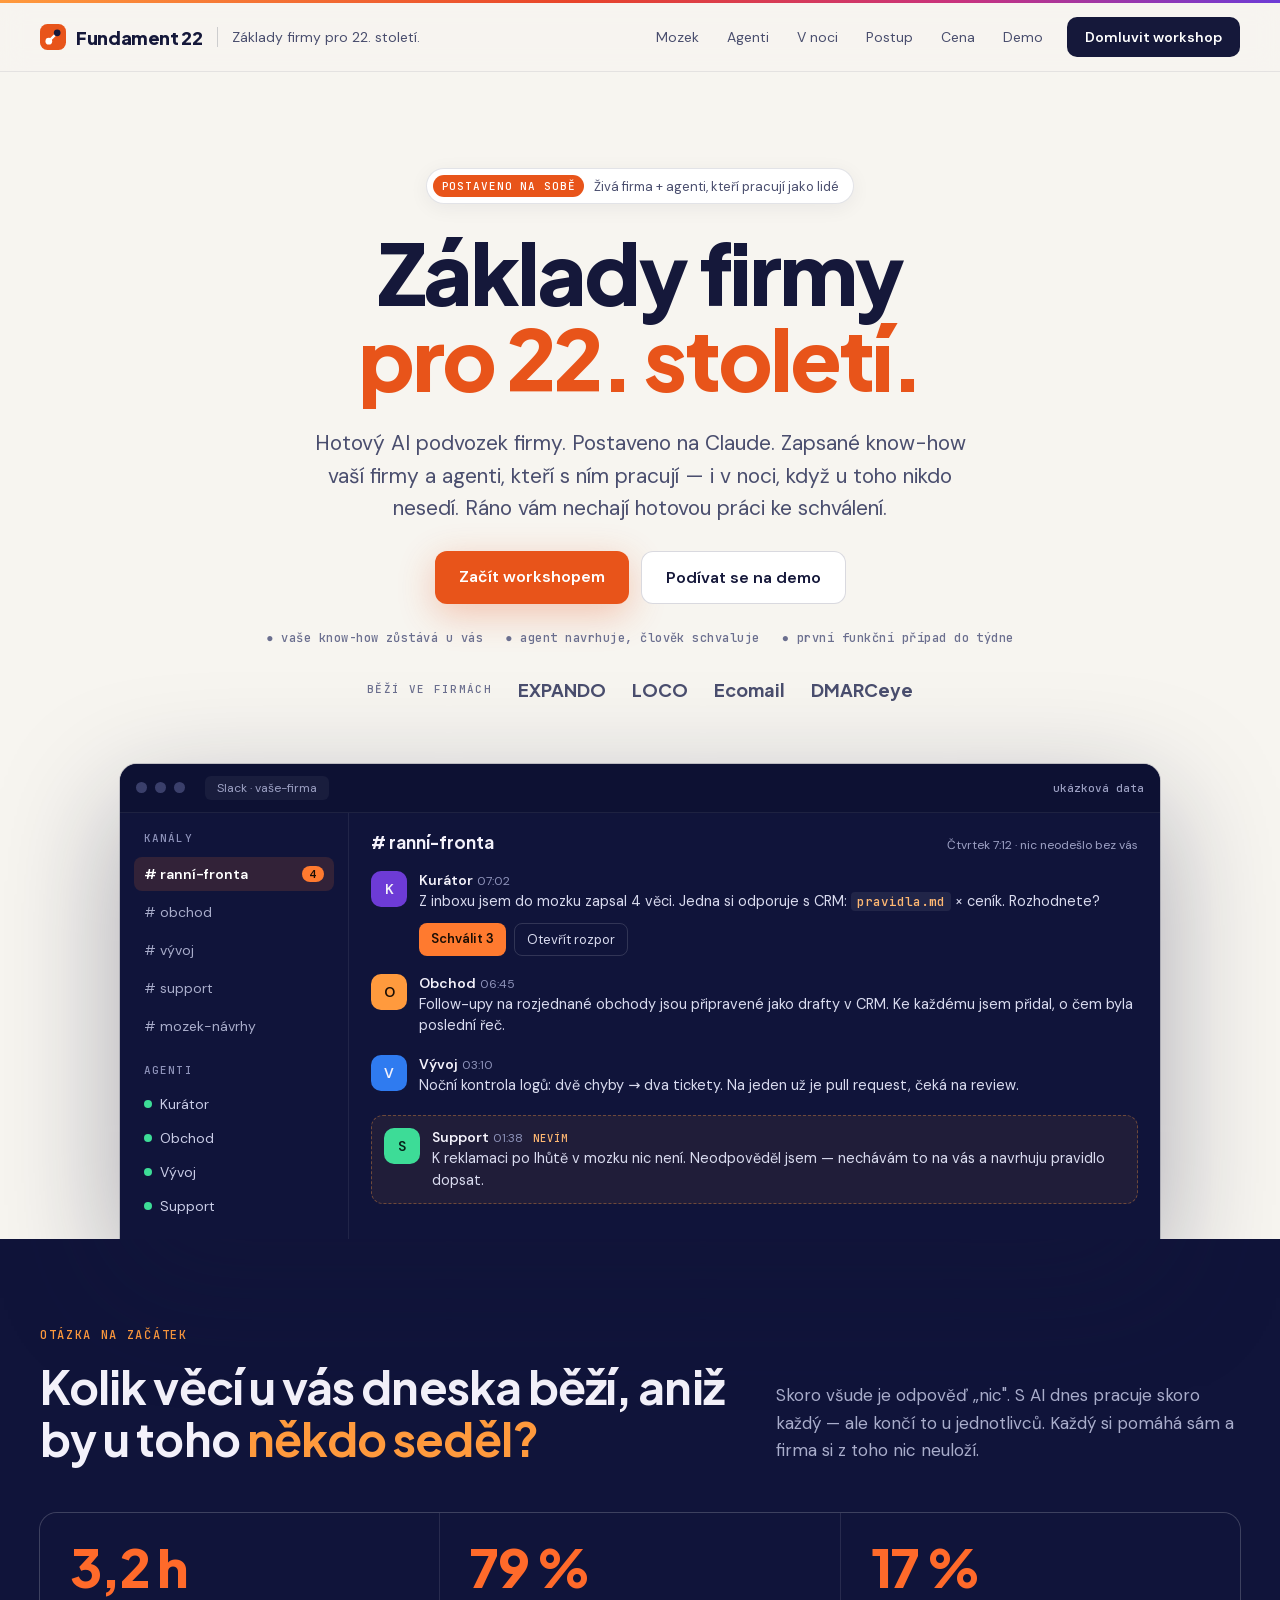
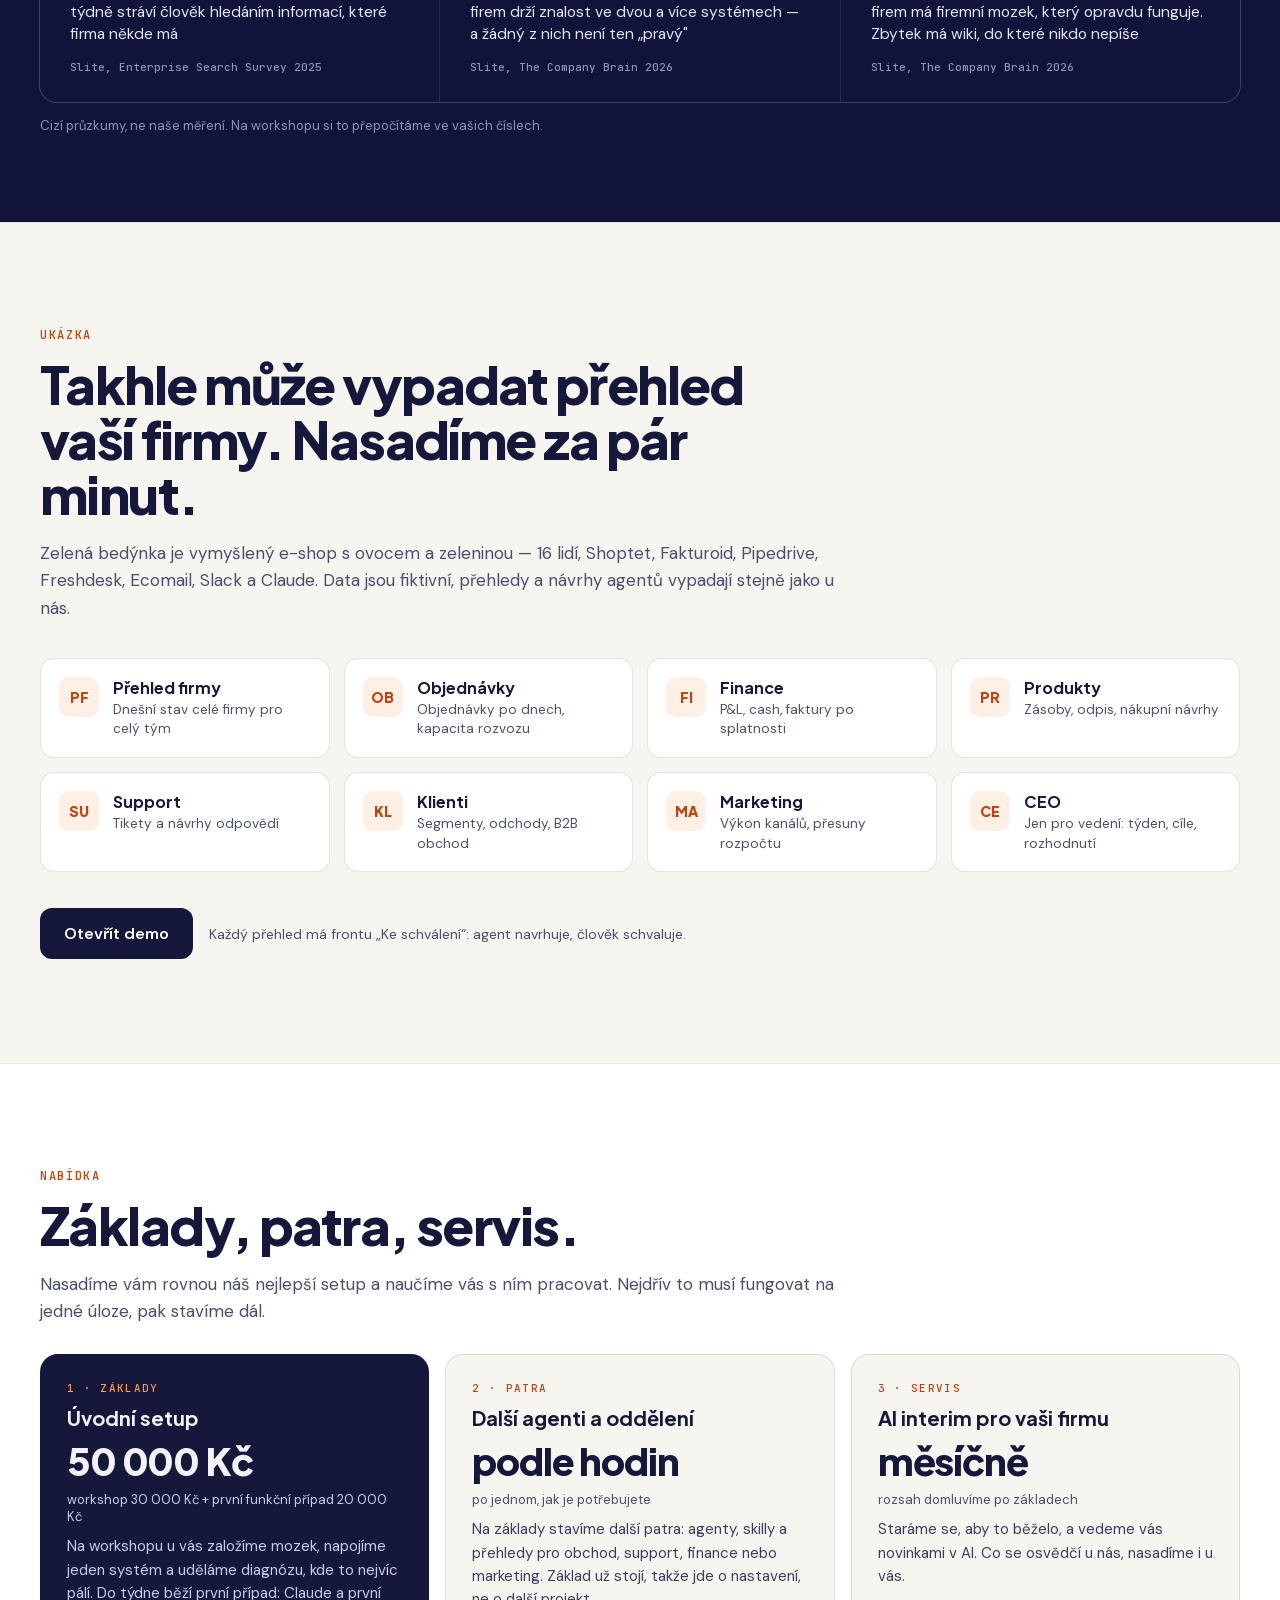
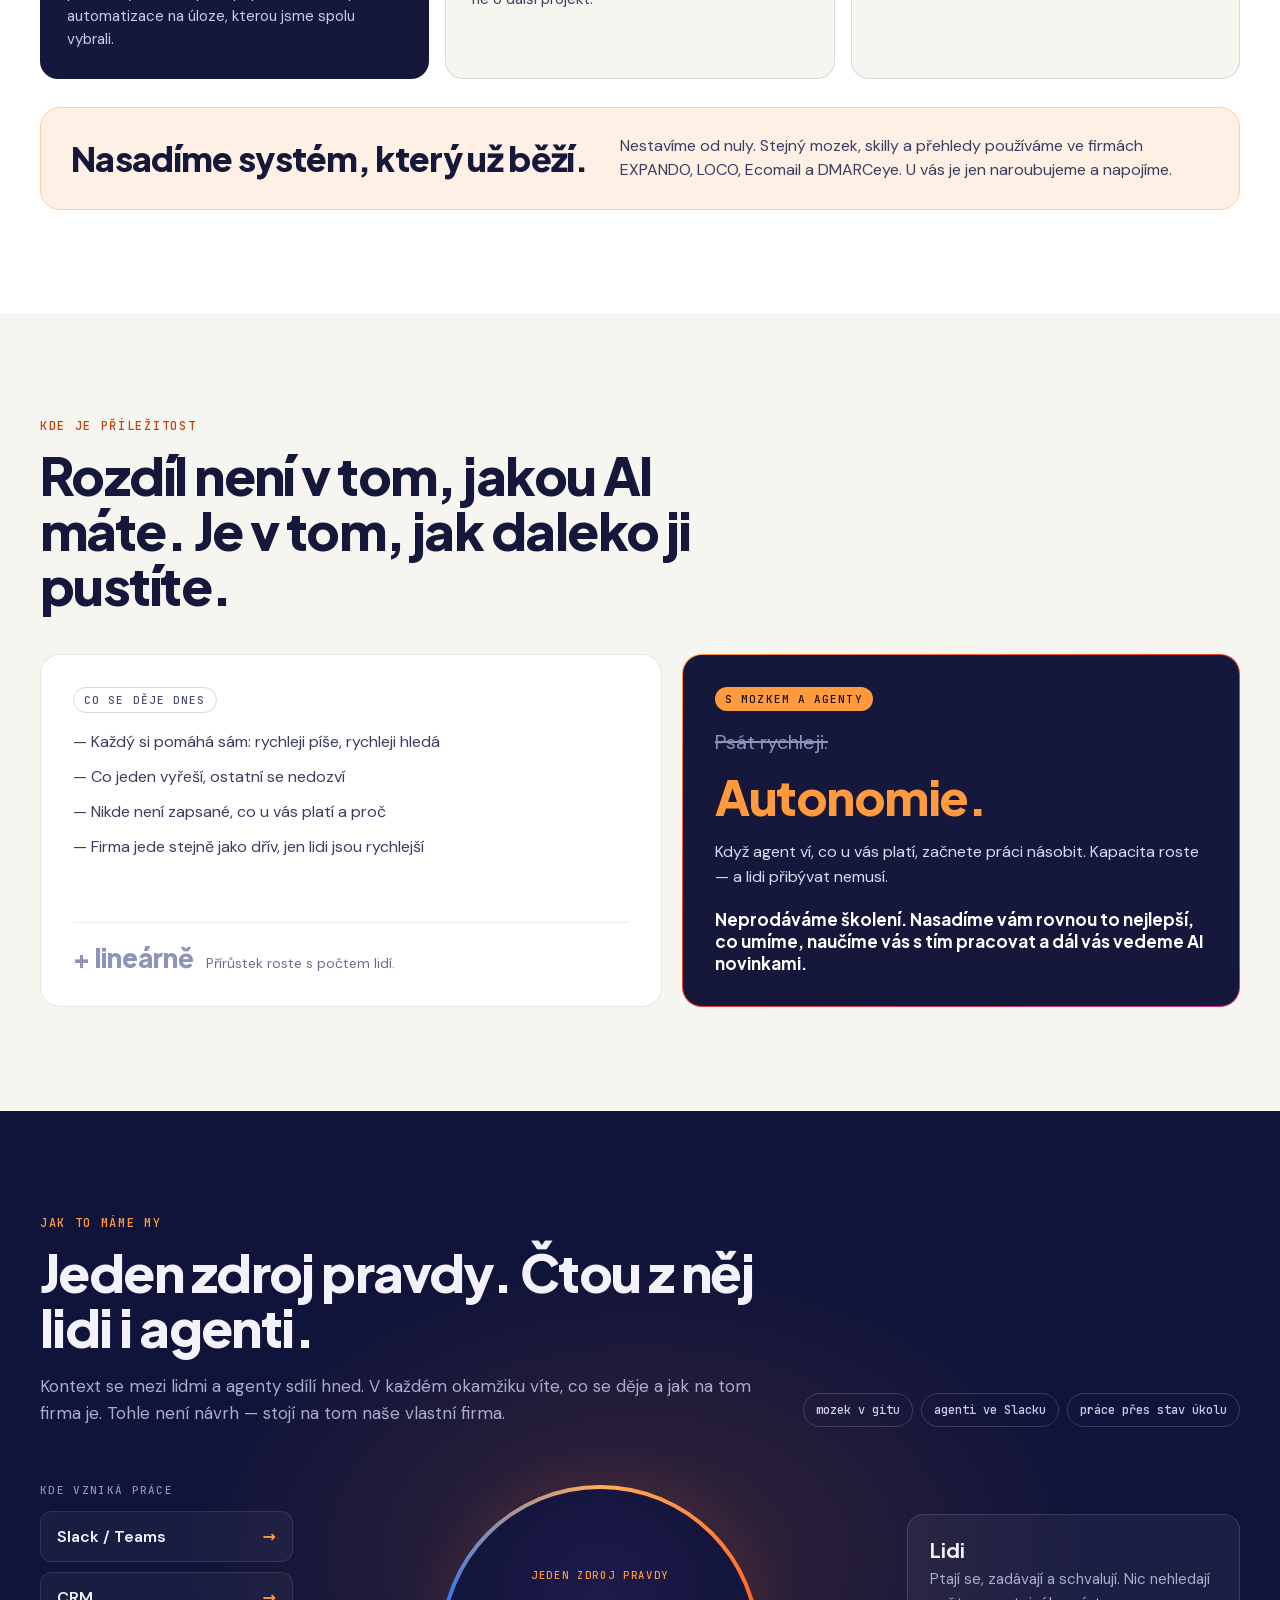
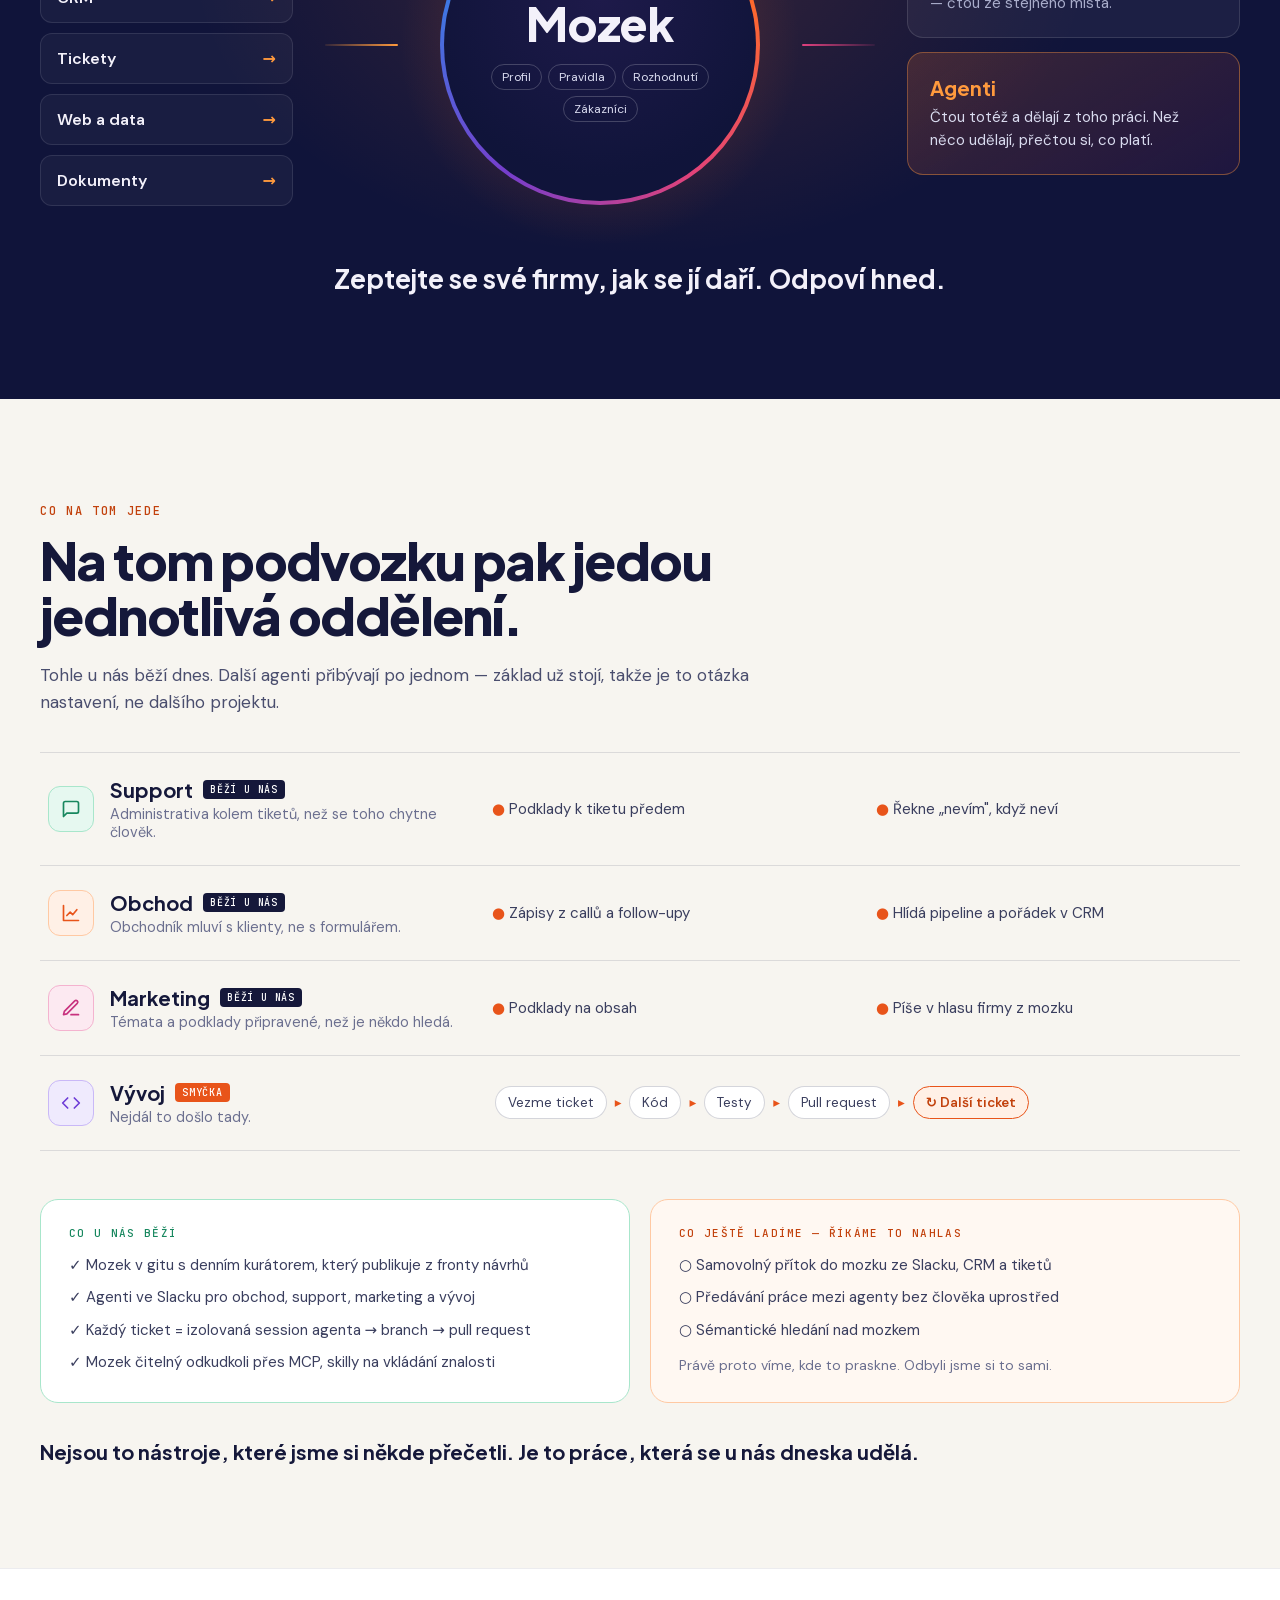
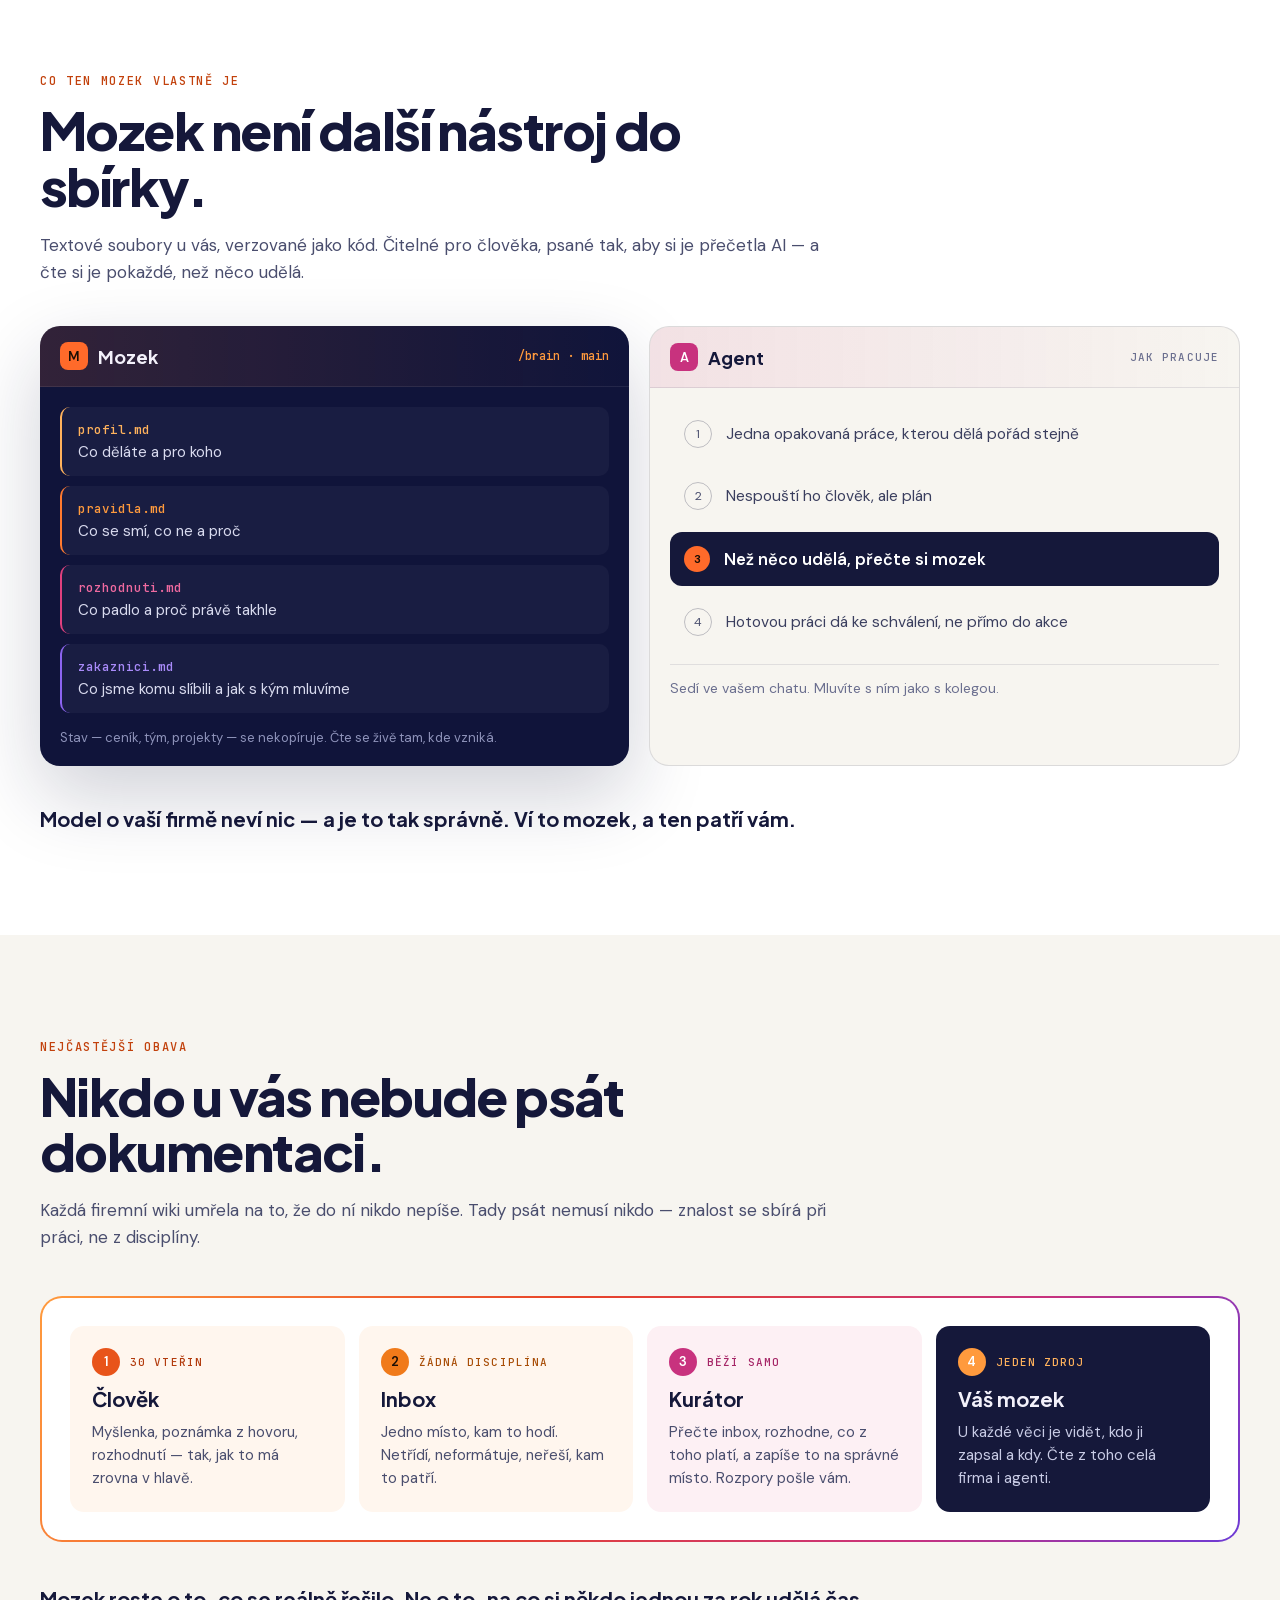
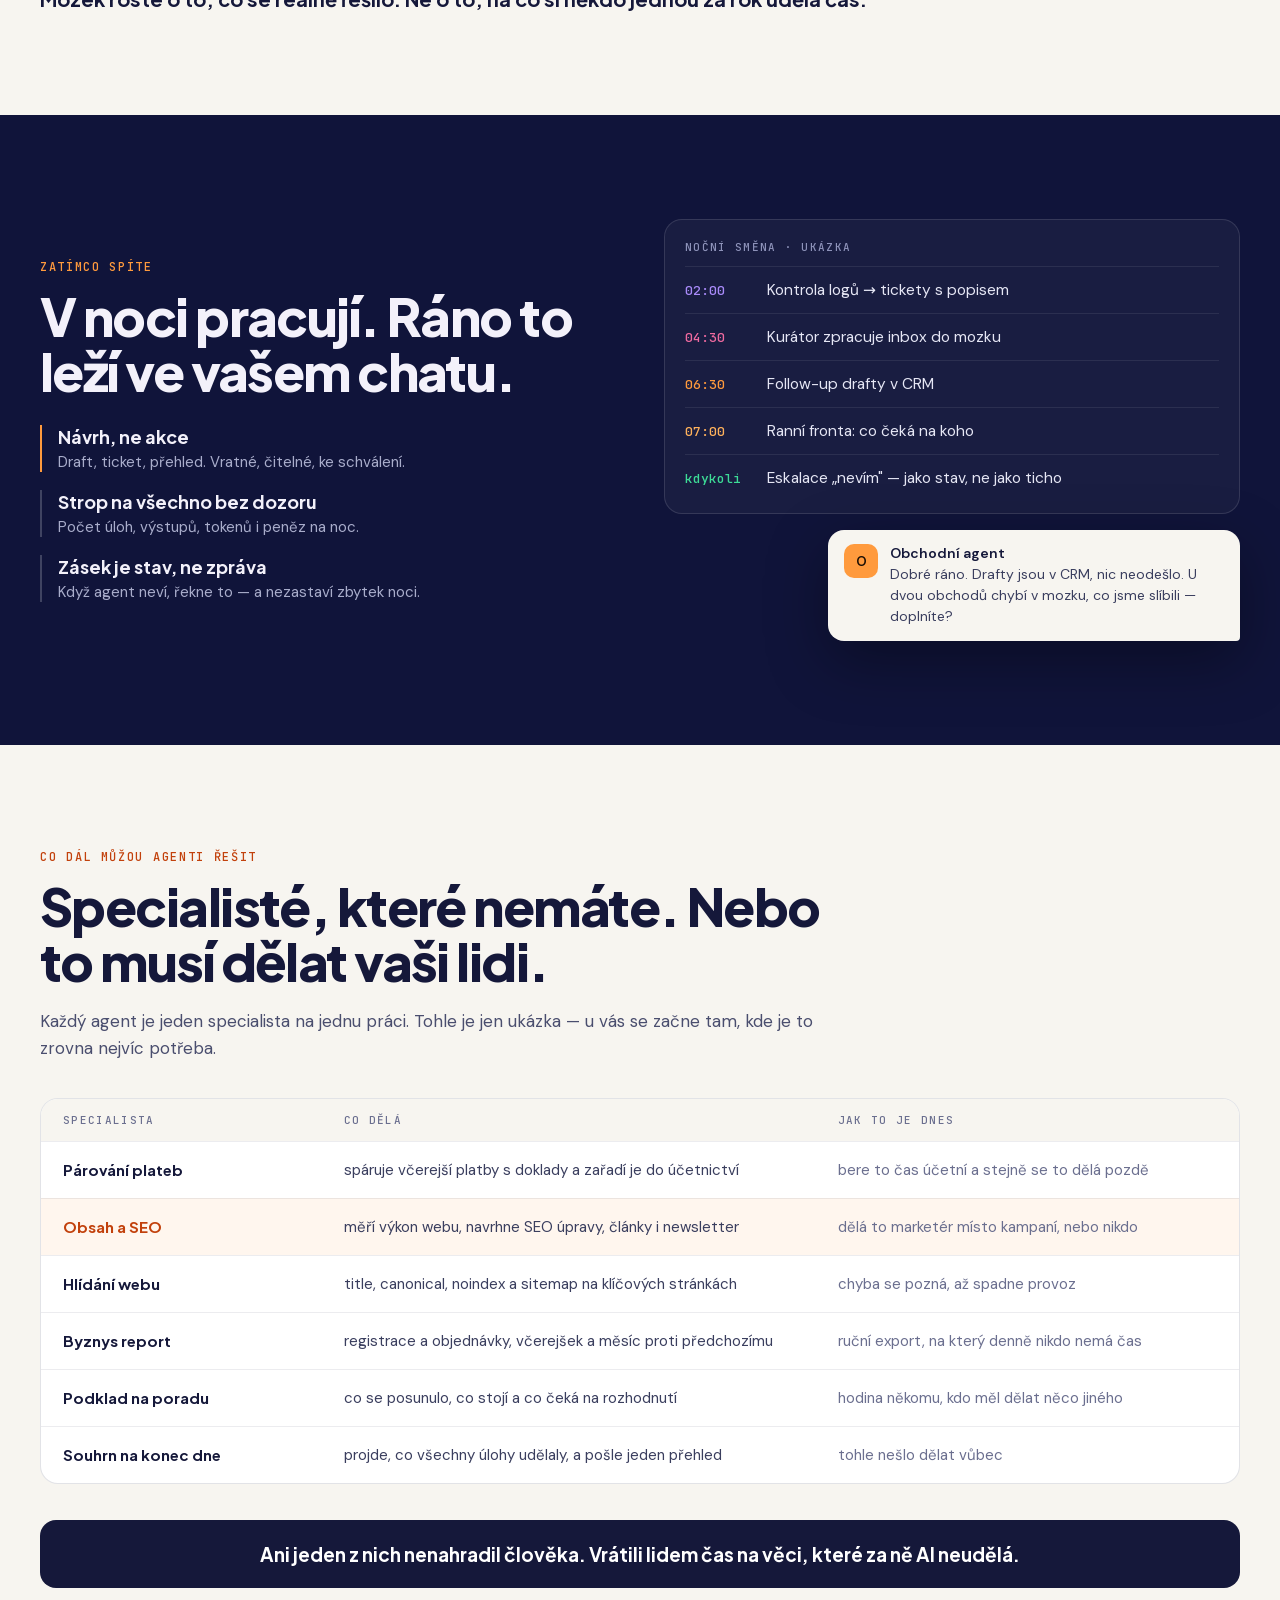
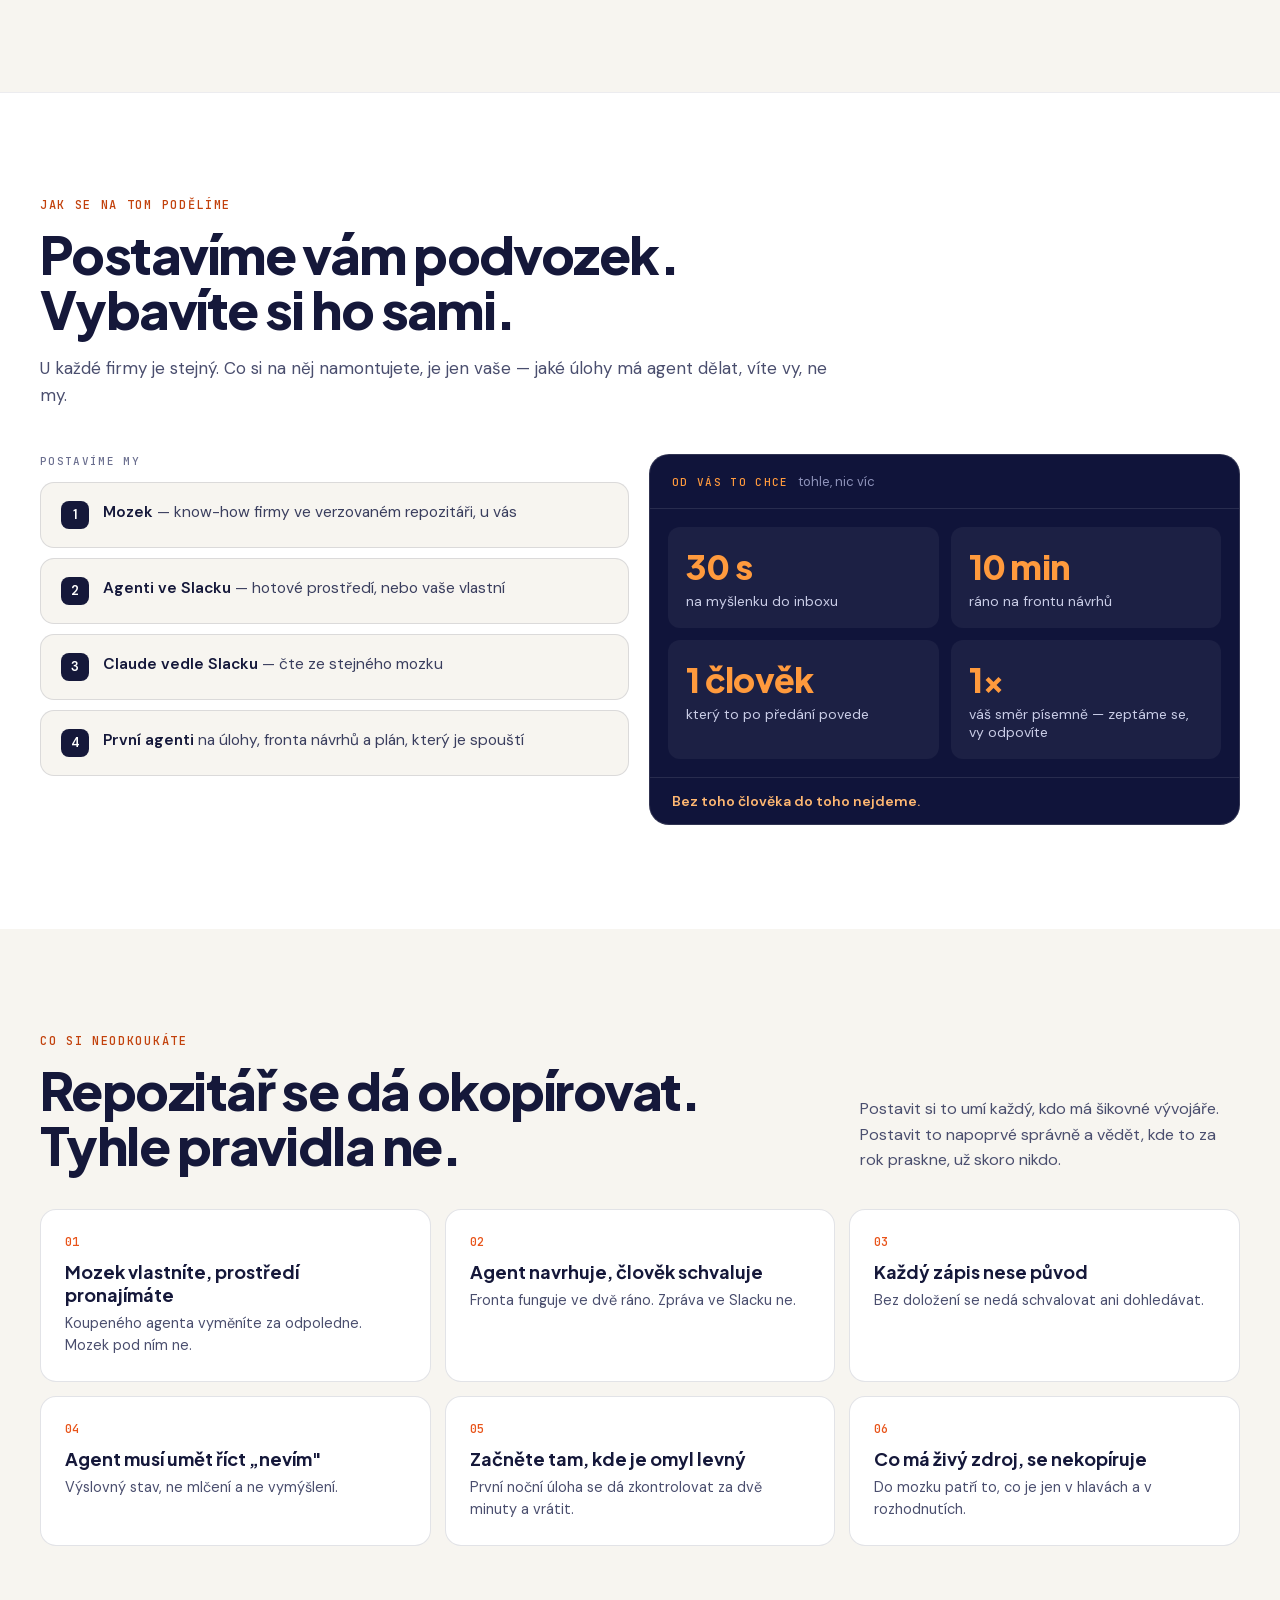
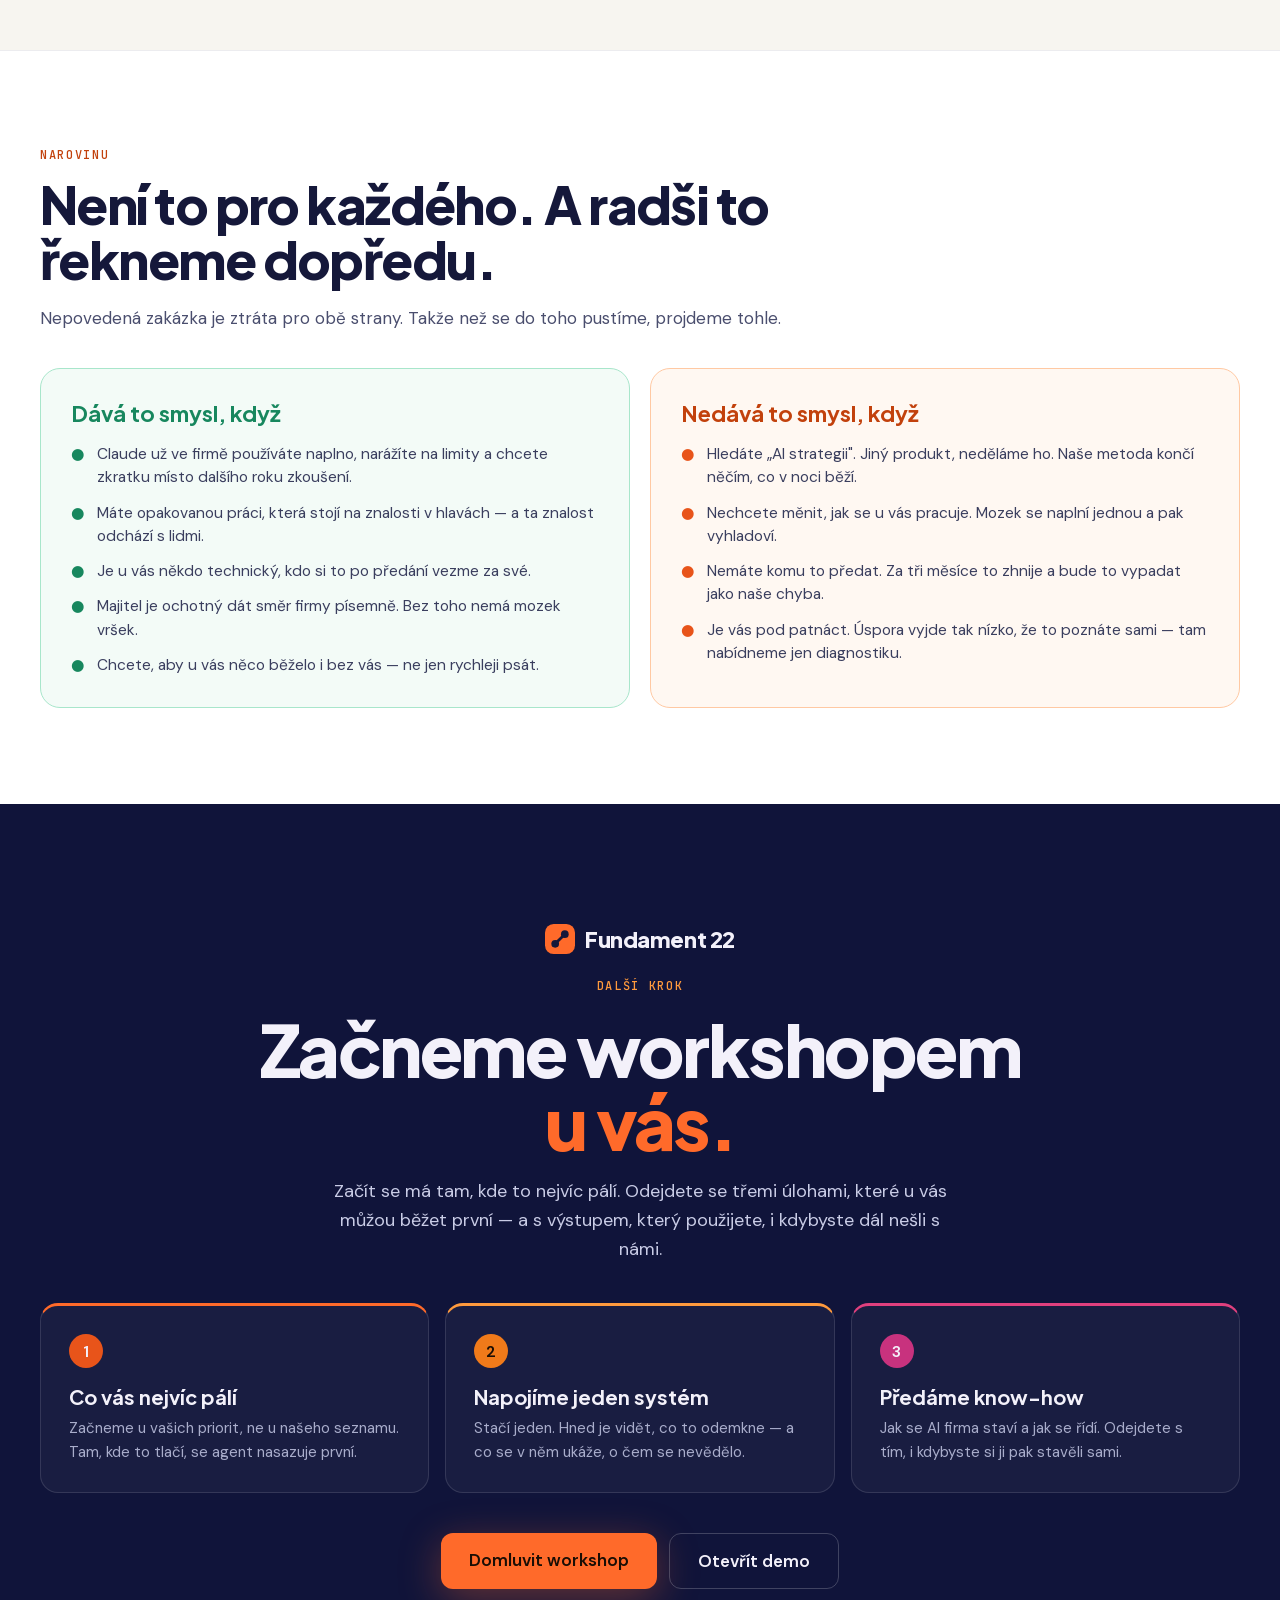
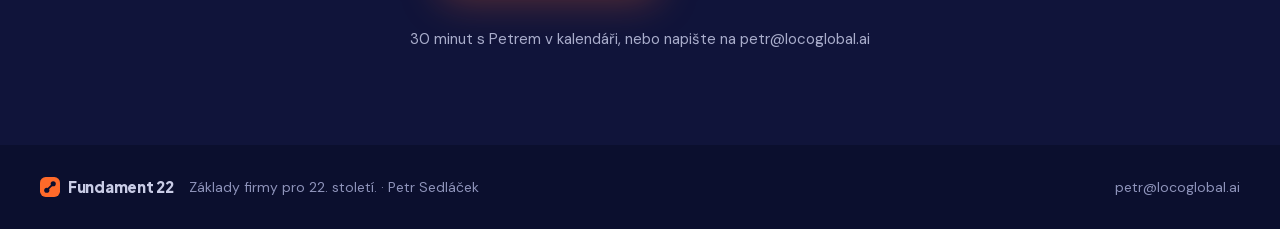
==== index.html @ 6670c7c6 "První verze webu Fundament 22: převod prototypu, responzivita, vlastní písma Co-Authored-By: Claude " ====
<!doctype html>
<html lang="cs">
<head>
<meta charset="utf-8">
<meta name="viewport" content="width=device-width, initial-scale=1">
<title>Fundament 22 — základy firmy pro 22. století</title>
<meta name="description" content="Hotový AI podvozek firmy: firemní mozek a agenti postavení na Claude. Agent navrhuje, člověk schvaluje. První funkční případ do týdne.">
<meta name="robots" content="noindex, nofollow">
<link rel="canonical" href="https://adamku8.github.io/fundament22/">
<meta property="og:type" content="website">
<meta property="og:locale" content="cs_CZ">
<meta property="og:title" content="Fundament 22 — základy firmy pro 22. století">
<meta property="og:description" content="Hotový AI podvozek firmy: firemní mozek a agenti postavení na Claude. Agent navrhuje, člověk schvaluje. První funkční případ do týdne.">
<meta property="og:url" content="https://adamku8.github.io/fundament22/">
<meta property="og:image" content="https://adamku8.github.io/fundament22/assets/og-image.png">
<meta property="og:image:width" content="1200">
<meta property="og:image:height" content="630">
<meta name="twitter:card" content="summary_large_image">
<meta name="theme-color" content="#F7F5F0">
<link rel="icon" href="assets/favicon.svg" type="image/svg+xml">
<link rel="apple-touch-icon" href="assets/apple-touch-icon.png">
<link rel="preload" href="assets/fonts/PlusJakartaSans-latin-ext-4.woff2" as="font" type="font/woff2" crossorigin>
<link rel="preload" href="assets/fonts/DMSans-latin-ext-0.woff2" as="font" type="font/woff2" crossorigin>
<link rel="stylesheet" href="assets/site.css">
<script type="application/ld+json">
{"@context":"https://schema.org","@graph":[
{"@type":"WebSite","name":"Fundament 22","url":"https://adamku8.github.io/fundament22/","inLanguage":"cs"},
{"@type":"Service","name":"Fundament 22 — AI podvozek firmy","description":"Hotový AI podvozek firmy: firemní mozek a agenti postavení na Claude. Agent navrhuje, člověk schvaluje. První funkční případ do týdne.","areaServed":"CZ","provider":{"@type":"Organization","name":"Fundament 22","url":"https://adamku8.github.io/fundament22/"}}
]}
</script>
</head>
<body>
<div style="font-family: 'DM Sans', system-ui, sans-serif; color: #15183A; background: #F7F5F0; width: 100%; overflow: hidden;">

<!-- NAV -->
<header style="position: sticky; top: 0; z-index: 20; background: rgba(247,245,240,.82); backdrop-filter: blur(14px); -webkit-backdrop-filter: blur(14px); border-bottom: 1px solid rgba(21,24,58,.08);">
<div style="height: 3px; background: linear-gradient(90deg, #FF9A3D, #E8442A 45%, #C8327E 75%, #6D3BD6);"></div>
<nav class="lc-nav" style="max-width: 1200px; margin: 0 auto; padding: 14px 24px; display: flex; flex-wrap: wrap; align-items: center; justify-content: space-between; gap: 16px;">
<div style="display: flex; align-items: center; gap: 14px;">
<a href="#top" aria-label="Fundament 22" style="display: flex; align-items: center; gap: 10px;"><svg viewBox="0 0 28 28" width="26" height="26" aria-hidden="true" style="display: block;"><rect width="28" height="28" rx="8" fill="#E8541A"></rect><path d="M9.5 18.5L18.5 9.5" stroke="#FFFFFF" stroke-width="2.6" stroke-linecap="round"></path><circle cx="9.5" cy="18.5" r="3.6" fill="#FFFFFF"></circle><circle cx="18.5" cy="9.5" r="3.6" fill="#15183A"></circle></svg><span style="font-family: 'Plus Jakarta Sans', sans-serif; font-weight: 800; font-size: 18px; letter-spacing: -.02em; color: #15183A;">Fundament 22</span></a>
<span style="width: 1px; height: 20px; background: rgba(21,24,58,.18);"></span>
<span style="font-size: 14px; color: #4A4E6E;">Základy firmy pro 22. století.</span>
</div>
<div style="display: flex; flex-wrap: wrap; align-items: center; gap: 4px; font-size: 14px;">
<a class="lc-navlink" href="#mozek" style="color: #4A4E6E; padding: 10px 12px; border-radius: 8px;">Mozek</a>
<a class="lc-navlink" href="#agenti" style="color: #4A4E6E; padding: 10px 12px; border-radius: 8px;">Agenti</a>
<a class="lc-navlink" href="#noc" style="color: #4A4E6E; padding: 10px 12px; border-radius: 8px;">V noci</a>
<a class="lc-navlink" href="#postup" style="color: #4A4E6E; padding: 10px 12px; border-radius: 8px;">Postup</a>
<a class="lc-navlink" href="#cena" style="color: #4A4E6E; padding: 10px 12px; border-radius: 8px;">Cena</a>
<a class="lc-navlink" href="#demo" style="color: #4A4E6E; padding: 10px 12px; border-radius: 8px;">Demo</a>
<a class="lc-btn" href="https://calendar.app.google/v39ka3uchSRSSG2AA" style="margin-left: 8px; background: #15183A; color: #FFFFFF; font-weight: 700; padding: 11px 18px; border-radius: 10px;">Domluvit workshop</a>
</div>
</nav>
</header>

<!-- HERO -->
<section id="top" style="position: relative; padding: 96px 24px 0;">
<div aria-hidden="true" style="position: absolute; left: 50%; top: -260px; width: 1200px; height: 760px; transform: translateX(-50%); background: none; pointer-events: none;"></div>
<div style="position: relative; max-width: 1200px; margin: 0 auto; display: flex; flex-direction: column; align-items: center; text-align: center; gap: 26px;">
<div class="lc-in1" style="display: inline-flex; align-items: center; gap: 10px; padding: 6px 14px 6px 6px; border-radius: 999px; border: 1px solid rgba(21,24,58,.12); background: #FFFFFF; font-size: 13px; color: #4A4E6E; box-shadow: 0 4px 20px rgba(21,24,58,.06);">
<span style="font-family: 'JetBrains Mono', monospace; font-size: 11px; letter-spacing: .08em; background: #E8541A; color: #FFFFFF; padding: 4px 9px; border-radius: 999px; font-weight: 500;">POSTAVENO NA SOBĚ</span>
<span>Živá firma + agenti, kteří pracují jako lidé</span>
</div>
<h1 class="lc-in2" style="margin: 0; font-family: 'Plus Jakarta Sans', sans-serif; font-weight: 800; font-size: clamp(42px, 7vw, 84px); line-height: 1.02; letter-spacing: -.035em; max-width: 980px; color: #15183A;">Základy firmy<br><span style="color: #E8541A;">pro 22. století.</span></h1>
<p class="lc-in3" style="margin: 0; font-size: clamp(17px, 2vw, 21px); line-height: 1.55; color: #4A4E6E; max-width: 680px;">Hotový AI podvozek firmy. Postaveno na Claude. Zapsané know-how vaší firmy a agenti, kteří s ním pracují — i v noci, když u toho nikdo nesedí. Ráno vám nechají hotovou práci ke schválení.</p>
<div class="lc-in4" style="display: flex; flex-wrap: wrap; justify-content: center; gap: 12px;">
<a class="lc-btn" href="https://calendar.app.google/v39ka3uchSRSSG2AA" style="background: #E8541A; color: #FFFFFF; font-weight: 700; font-size: 16px; padding: 15px 24px; border-radius: 12px; box-shadow: 0 10px 36px rgba(232,84,26,.3);">Začít workshopem</a>
<a href="#demo" style="color: #15183A; font-weight: 600; font-size: 16px; padding: 15px 24px; border-radius: 12px; border: 1px solid rgba(21,24,58,.16); background: #FFFFFF;">Podívat se na demo</a>
</div>
<div class="lc-in4" style="display: flex; flex-wrap: wrap; justify-content: center; gap: 8px 22px; font-family: 'JetBrains Mono', monospace; font-size: 12px; color: #6B6F8F; letter-spacing: .04em;">
<span>● vaše know-how zůstává u vás</span><span>● agent navrhuje, člověk schvaluje</span><span>● první funkční případ do týdne</span>
</div>
<div class="lc-in4" style="display: flex; flex-wrap: wrap; justify-content: center; align-items: center; gap: 10px 26px; margin-top: 6px;"><span style="font-family: 'JetBrains Mono', monospace; font-size: 11px; letter-spacing: .12em; color: #6B6F8F;">BĚŽÍ VE FIRMÁCH</span><span style="font-family: 'Plus Jakarta Sans', sans-serif; font-weight: 700; font-size: 18px; color: #4A4E6E;">EXPANDO</span><span style="font-family: 'Plus Jakarta Sans', sans-serif; font-weight: 700; font-size: 18px; color: #4A4E6E;">LOCO</span><span style="font-family: 'Plus Jakarta Sans', sans-serif; font-weight: 700; font-size: 18px; color: #4A4E6E;">Ecomail</span><span style="font-family: 'Plus Jakarta Sans', sans-serif; font-weight: 700; font-size: 18px; color: #4A4E6E;">DMARCeye</span></div>

<!-- Product mock: ranní fronta -->
<div class="lc-in5" style="margin-top: 36px; width: 100%; max-width: 1040px; text-align: left; border-radius: 18px 18px 0 0; padding: 1px 1px 0; background: rgba(21,24,58,.18); color: #F3F1FA;">
<div style="border-radius: 17px 17px 0 0; background: #10143A; overflow: hidden; box-shadow: 0 40px 120px rgba(21,24,58,.35);">
<div style="display: flex; align-items: center; gap: 8px; padding: 12px 16px; border-bottom: 1px solid rgba(255,255,255,.07); background: #0D1133;">
<span style="width: 11px; height: 11px; border-radius: 50%; background: #3A3F6B;"></span><span style="width: 11px; height: 11px; border-radius: 50%; background: #3A3F6B;"></span><span style="width: 11px; height: 11px; border-radius: 50%; background: #3A3F6B;"></span>
<span style="margin-left: 12px; font-size: 12px; color: #9DA1C4; background: rgba(255,255,255,.05); padding: 4px 12px; border-radius: 6px;">Slack · vaše-firma</span>
<span style="margin-left: auto; font-family: 'JetBrains Mono', monospace; font-size: 11px; color: #9DA1C4;">ukázková data</span>
</div>
<div style="display: flex; flex-wrap: wrap;">
<div style="flex: 1 1 200px; max-width: 240px; padding: 18px 14px; border-right: 1px solid rgba(255,255,255,.07); display: flex; flex-direction: column; gap: 4px; font-size: 14px;">
<div style="font-family: 'JetBrains Mono', monospace; font-size: 11px; letter-spacing: .1em; color: #8E93BA; padding: 0 10px 8px;">KANÁLY</div>
<div style="display: flex; justify-content: space-between; align-items: center; padding: 8px 10px; border-radius: 8px; background: rgba(255,122,47,.14); color: #FFFFFF; font-weight: 600;"><span># ranní-fronta</span><span style="font-size: 11px; background: #FF7A2F; color: #1A0E05; border-radius: 999px; padding: 1px 7px; font-weight: 700;">4</span></div>
<div style="padding: 8px 10px; color: #A9ADCB;"># obchod</div>
<div style="padding: 8px 10px; color: #A9ADCB;"># vývoj</div>
<div style="padding: 8px 10px; color: #A9ADCB;"># support</div>
<div style="padding: 8px 10px; color: #A9ADCB;"># mozek-návrhy</div>
<div style="font-family: 'JetBrains Mono', monospace; font-size: 11px; letter-spacing: .1em; color: #8E93BA; padding: 16px 10px 8px;">AGENTI</div>
<div style="display: flex; align-items: center; gap: 8px; padding: 6px 10px; color: #C9CCE6;"><span class="lc-live" style="width: 8px; height: 8px; border-radius: 50%; background: #3DDC97;"></span>Kurátor</div>
<div style="display: flex; align-items: center; gap: 8px; padding: 6px 10px; color: #C9CCE6;"><span class="lc-live" style="width: 8px; height: 8px; border-radius: 50%; background: #3DDC97;"></span>Obchod</div>
<div style="display: flex; align-items: center; gap: 8px; padding: 6px 10px; color: #C9CCE6;"><span class="lc-live" style="width: 8px; height: 8px; border-radius: 50%; background: #3DDC97;"></span>Vývoj</div>
<div style="display: flex; align-items: center; gap: 8px; padding: 6px 10px; color: #C9CCE6;"><span class="lc-live" style="width: 8px; height: 8px; border-radius: 50%; background: #3DDC97;"></span>Support</div>
</div>
<div style="flex: 999 1 420px; min-width: 0; padding: 18px 22px; display: flex; flex-direction: column; gap: 18px;">
<div style="display: flex; justify-content: space-between; align-items: baseline; flex-wrap: wrap; gap: 8px;">
<div style="font-family: 'Plus Jakarta Sans', sans-serif; font-weight: 700; font-size: 17px;"># ranní-fronta</div>
<div style="font-size: 12px; color: #9DA1C4;">Čtvrtek 7:12 · nic neodešlo bez vás</div>
</div>
<div style="display: flex; gap: 12px;">
<div style="flex: 0 0 36px; height: 36px; border-radius: 10px; background: #6D3BD6; display: flex; align-items: center; justify-content: center; font-weight: 800; font-size: 14px;">K</div>
<div style="flex: 1; min-width: 0;">
<div style="font-size: 14px;"><b>Kurátor</b> <span style="color: #8E93BA; font-size: 12px;">07:02</span></div>
<div style="font-size: 14.5px; color: #D9DBEF; line-height: 1.5; margin-top: 2px;">Z inboxu jsem do mozku zapsal 4 věci. Jedna si odporuje s CRM: <span style="font-family: 'JetBrains Mono', monospace; font-size: 12.5px; background: rgba(255,255,255,.07); padding: 1px 6px; border-radius: 4px; color: #FFB872;">pravidla.md</span> × ceník. Rozhodnete?</div>
<div style="display: flex; gap: 8px; margin-top: 10px; flex-wrap: wrap;"><span style="font-size: 13px; font-weight: 600; padding: 7px 12px; border-radius: 8px; background: #FF7A2F; color: #1A0E05;">Schválit 3</span><span style="font-size: 13px; padding: 7px 12px; border-radius: 8px; border: 1px solid rgba(255,255,255,.14); color: #D9DBEF;">Otevřít rozpor</span></div>
</div>
</div>
<div style="display: flex; gap: 12px;">
<div style="flex: 0 0 36px; height: 36px; border-radius: 10px; background: #FF9A3D; display: flex; align-items: center; justify-content: center; font-weight: 800; font-size: 14px; color: #1A0E05;">O</div>
<div style="flex: 1; min-width: 0;">
<div style="font-size: 14px;"><b>Obchod</b> <span style="color: #8E93BA; font-size: 12px;">06:45</span></div>
<div style="font-size: 14.5px; color: #D9DBEF; line-height: 1.5; margin-top: 2px;">Follow-upy na rozjednané obchody jsou připravené jako drafty v CRM. Ke každému jsem přidal, o čem byla poslední řeč.</div>
</div>
</div>
<div style="display: flex; gap: 12px;">
<div style="flex: 0 0 36px; height: 36px; border-radius: 10px; background: #2F7BF0; display: flex; align-items: center; justify-content: center; font-weight: 800; font-size: 14px;">V</div>
<div style="flex: 1; min-width: 0;">
<div style="font-size: 14px;"><b>Vývoj</b> <span style="color: #8E93BA; font-size: 12px;">03:10</span></div>
<div style="font-size: 14.5px; color: #D9DBEF; line-height: 1.5; margin-top: 2px;">Noční kontrola logů: dvě chyby → dva tickety. Na jeden už je pull request, čeká na review.</div>
</div>
</div>
<div style="display: flex; gap: 12px; padding: 12px; border-radius: 12px; background: rgba(255,154,61,.07); border: 1px dashed rgba(255,154,61,.35);">
<div style="flex: 0 0 36px; height: 36px; border-radius: 10px; background: #3DDC97; display: flex; align-items: center; justify-content: center; font-weight: 800; font-size: 14px; color: #062018;">S</div>
<div style="flex: 1; min-width: 0;">
<div style="font-size: 14px;"><b>Support</b> <span style="color: #8E93BA; font-size: 12px;">01:38</span> <span style="font-family: 'JetBrains Mono', monospace; font-size: 10.5px; letter-spacing: .08em; color: #FFB872; margin-left: 6px;">NEVÍM</span></div>
<div style="font-size: 14.5px; color: #D9DBEF; line-height: 1.5; margin-top: 2px;">K reklamaci po lhůtě v mozku nic není. Neodpověděl jsem — nechávám to na vás a navrhuju pravidlo dopsat.</div>
</div>
</div>
</div>
</div>
</div>
</div>
</div>
</section>

<!-- QUESTION BAND (dark) -->
<section style="padding: 88px 24px; background: #10143A; color: #F3F1FA;">
<div style="max-width: 1200px; margin: 0 auto; display: flex; flex-wrap: wrap; gap: 32px; align-items: flex-end; justify-content: space-between;">
<div style="flex: 1 1 560px;">
<div style="font-family: 'JetBrains Mono', monospace; font-size: 12px; letter-spacing: .14em; color: #FF9A3D; margin-bottom: 18px;">OTÁZKA NA ZAČÁTEK</div>
<p style="margin: 0; font-family: 'Plus Jakarta Sans', sans-serif; font-weight: 700; font-size: clamp(28px, 4vw, 46px); line-height: 1.12; letter-spacing: -.02em;">Kolik věcí u vás dneska běží, aniž by u toho <span style="color: #FF9A3D;">někdo seděl?</span></p>
</div>
<p style="flex: 1 1 320px; margin: 0; font-size: 17px; line-height: 1.6; color: #A9ADCB;">Skoro všude je odpověď „nic". S AI dnes pracuje skoro každý — ale končí to u jednotlivců. Každý si pomáhá sám a firma si z toho nic neuloží.</p>
</div>
<div style="max-width: 1200px; margin: 48px auto 0; display: grid; grid-template-columns: repeat(auto-fit, minmax(300px, 1fr)); gap: 1px; background: rgba(255,255,255,.1); border: 1px solid rgba(255,255,255,.1); border-radius: 18px; overflow: hidden;">
<div style="padding: 28px 30px; background: #10143A; display: flex; flex-direction: column; gap: 8px;">
<div style="font-family: 'Plus Jakarta Sans', sans-serif; font-weight: 800; font-size: 52px; line-height: 1; letter-spacing: -.03em; color: #FF6A2A;">3,2 h</div>
<div style="font-size: 15.5px; color: #E6E7F5; line-height: 1.45;">týdně stráví člověk hledáním informací, které firma někde má</div>
<div style="font-family: 'JetBrains Mono', monospace; font-size: 11px; color: #8E93BA; margin-top: 6px;">Slite, Enterprise Search Survey 2025</div>
</div>
<div style="padding: 28px 30px; background: #10143A; display: flex; flex-direction: column; gap: 8px;">
<div style="font-family: 'Plus Jakarta Sans', sans-serif; font-weight: 800; font-size: 52px; line-height: 1; letter-spacing: -.03em; color: #FF6A2A;">79 %</div>
<div style="font-size: 15.5px; color: #E6E7F5; line-height: 1.45;">firem drží znalost ve dvou a více systémech — a žádný z nich není ten „pravý"</div>
<div style="font-family: 'JetBrains Mono', monospace; font-size: 11px; color: #8E93BA; margin-top: 6px;">Slite, The Company Brain 2026</div>
</div>
<div style="padding: 28px 30px; background: #10143A; display: flex; flex-direction: column; gap: 8px;">
<div style="font-family: 'Plus Jakarta Sans', sans-serif; font-weight: 800; font-size: 52px; line-height: 1; letter-spacing: -.03em; color: #FF6A2A;">17 %</div>
<div style="font-size: 15.5px; color: #E6E7F5; line-height: 1.45;">firem má firemní mozek, který opravdu funguje. Zbytek má wiki, do které nikdo nepíše</div>
<div style="font-family: 'JetBrains Mono', monospace; font-size: 11px; color: #8E93BA; margin-top: 6px;">Slite, The Company Brain 2026</div>
</div>
</div>
<p style="max-width: 1200px; margin: 14px auto 0; font-size: 13px; color: #8E93BA;">Cizí průzkumy, ne naše měření. Na workshopu si to přepočítáme ve vašich číslech.</p>
</section>

<!-- DEMO (light) -->
<section id="demo" style="padding: 104px 24px; background: #F7F5F0; border-top: 1px solid rgba(21,24,58,.08);">
<div style="max-width: 1200px; margin: 0 auto; display: flex; flex-direction: column; gap: 36px;">
<div style="max-width: 800px;"><div style="font-family: 'JetBrains Mono', monospace; font-size: 12px; letter-spacing: .14em; color: #C2410C; margin-bottom: 14px;">UKÁZKA</div><h2 style="margin: 0; font-family: 'Plus Jakarta Sans', sans-serif; font-weight: 800; font-size: clamp(32px, 4.4vw, 52px); line-height: 1.06; letter-spacing: -.03em;">Takhle může vypadat přehled vaší firmy. Nasadíme za pár minut.</h2><p style="margin: 18px 0 0; font-size: 17px; line-height: 1.6; color: #4A4E6E;">Zelená bedýnka je vymyšlený e-shop s ovocem a zeleninou — 16 lidí, Shoptet, Fakturoid, Pipedrive, Freshdesk, Ecomail, Slack a Claude. Data jsou fiktivní, přehledy a návrhy agentů vypadají stejně jako u nás.</p></div>
<div style="display: grid; grid-template-columns: repeat(auto-fit, minmax(250px, 1fr)); gap: 14px;"><a href="https://claude.ai/artifact/5cwbqqFPDAZBFaTwHyiR94" class="lc-card" style="display: flex; gap: 14px; align-items: flex-start; padding: 18px; border-radius: 14px; border: 1px solid rgba(21,24,58,.12); background: #FFFFFF; color: inherit;"><span style="flex: 0 0 40px; height: 40px; border-radius: 10px; background: #FFF0E6; color: #C2410C; display: flex; align-items: center; justify-content: center; font-family: 'Plus Jakarta Sans', sans-serif; font-weight: 800; font-size: 14px;">PF</span><span style="display: flex; flex-direction: column; gap: 2px;"><b style="font-family: 'Plus Jakarta Sans', sans-serif; font-size: 16px; color: #15183A;">Přehled firmy</b><span style="font-size: 13.5px; line-height: 1.45; color: #4A4E6E;">Dnešní stav celé firmy pro celý tým</span></span></a><a href="https://claude.ai/artifact/2QEaQTMXJBWbUeykwEHfPn" class="lc-card" style="display: flex; gap: 14px; align-items: flex-start; padding: 18px; border-radius: 14px; border: 1px solid rgba(21,24,58,.12); background: #FFFFFF; color: inherit;"><span style="flex: 0 0 40px; height: 40px; border-radius: 10px; background: #FFF0E6; color: #C2410C; display: flex; align-items: center; justify-content: center; font-family: 'Plus Jakarta Sans', sans-serif; font-weight: 800; font-size: 14px;">OB</span><span style="display: flex; flex-direction: column; gap: 2px;"><b style="font-family: 'Plus Jakarta Sans', sans-serif; font-size: 16px; color: #15183A;">Objednávky</b><span style="font-size: 13.5px; line-height: 1.45; color: #4A4E6E;">Objednávky po dnech, kapacita rozvozu</span></span></a><a href="https://claude.ai/artifact/DmtZG9yeHKrj3NdRS2HqsZ" class="lc-card" style="display: flex; gap: 14px; align-items: flex-start; padding: 18px; border-radius: 14px; border: 1px solid rgba(21,24,58,.12); background: #FFFFFF; color: inherit;"><span style="flex: 0 0 40px; height: 40px; border-radius: 10px; background: #FFF0E6; color: #C2410C; display: flex; align-items: center; justify-content: center; font-family: 'Plus Jakarta Sans', sans-serif; font-weight: 800; font-size: 14px;">FI</span><span style="display: flex; flex-direction: column; gap: 2px;"><b style="font-family: 'Plus Jakarta Sans', sans-serif; font-size: 16px; color: #15183A;">Finance</b><span style="font-size: 13.5px; line-height: 1.45; color: #4A4E6E;">P&L, cash, faktury po splatnosti</span></span></a><a href="https://claude.ai/artifact/M6nN9WB4M4NTkrHxpkvkYH" class="lc-card" style="display: flex; gap: 14px; align-items: flex-start; padding: 18px; border-radius: 14px; border: 1px solid rgba(21,24,58,.12); background: #FFFFFF; color: inherit;"><span style="flex: 0 0 40px; height: 40px; border-radius: 10px; background: #FFF0E6; color: #C2410C; display: flex; align-items: center; justify-content: center; font-family: 'Plus Jakarta Sans', sans-serif; font-weight: 800; font-size: 14px;">PR</span><span style="display: flex; flex-direction: column; gap: 2px;"><b style="font-family: 'Plus Jakarta Sans', sans-serif; font-size: 16px; color: #15183A;">Produkty</b><span style="font-size: 13.5px; line-height: 1.45; color: #4A4E6E;">Zásoby, odpis, nákupní návrhy</span></span></a><a href="https://claude.ai/artifact/3AaYgzVv2kPSj9227A2GSr" class="lc-card" style="display: flex; gap: 14px; align-items: flex-start; padding: 18px; border-radius: 14px; border: 1px solid rgba(21,24,58,.12); background: #FFFFFF; color: inherit;"><span style="flex: 0 0 40px; height: 40px; border-radius: 10px; background: #FFF0E6; color: #C2410C; display: flex; align-items: center; justify-content: center; font-family: 'Plus Jakarta Sans', sans-serif; font-weight: 800; font-size: 14px;">SU</span><span style="display: flex; flex-direction: column; gap: 2px;"><b style="font-family: 'Plus Jakarta Sans', sans-serif; font-size: 16px; color: #15183A;">Support</b><span style="font-size: 13.5px; line-height: 1.45; color: #4A4E6E;">Tikety a návrhy odpovědí</span></span></a><a href="https://claude.ai/artifact/KEQEEPrhB2rNg6htQ8x9T6" class="lc-card" style="display: flex; gap: 14px; align-items: flex-start; padding: 18px; border-radius: 14px; border: 1px solid rgba(21,24,58,.12); background: #FFFFFF; color: inherit;"><span style="flex: 0 0 40px; height: 40px; border-radius: 10px; background: #FFF0E6; color: #C2410C; display: flex; align-items: center; justify-content: center; font-family: 'Plus Jakarta Sans', sans-serif; font-weight: 800; font-size: 14px;">KL</span><span style="display: flex; flex-direction: column; gap: 2px;"><b style="font-family: 'Plus Jakarta Sans', sans-serif; font-size: 16px; color: #15183A;">Klienti</b><span style="font-size: 13.5px; line-height: 1.45; color: #4A4E6E;">Segmenty, odchody, B2B obchod</span></span></a><a href="https://claude.ai/artifact/8khf7z3YkZTzmvFXjbfyDs" class="lc-card" style="display: flex; gap: 14px; align-items: flex-start; padding: 18px; border-radius: 14px; border: 1px solid rgba(21,24,58,.12); background: #FFFFFF; color: inherit;"><span style="flex: 0 0 40px; height: 40px; border-radius: 10px; background: #FFF0E6; color: #C2410C; display: flex; align-items: center; justify-content: center; font-family: 'Plus Jakarta Sans', sans-serif; font-weight: 800; font-size: 14px;">MA</span><span style="display: flex; flex-direction: column; gap: 2px;"><b style="font-family: 'Plus Jakarta Sans', sans-serif; font-size: 16px; color: #15183A;">Marketing</b><span style="font-size: 13.5px; line-height: 1.45; color: #4A4E6E;">Výkon kanálů, přesuny rozpočtu</span></span></a><a href="https://claude.ai/artifact/Dk3MupU3rh2HhLvQcJbw2G" class="lc-card" style="display: flex; gap: 14px; align-items: flex-start; padding: 18px; border-radius: 14px; border: 1px solid rgba(21,24,58,.12); background: #FFFFFF; color: inherit;"><span style="flex: 0 0 40px; height: 40px; border-radius: 10px; background: #FFF0E6; color: #C2410C; display: flex; align-items: center; justify-content: center; font-family: 'Plus Jakarta Sans', sans-serif; font-weight: 800; font-size: 14px;">CE</span><span style="display: flex; flex-direction: column; gap: 2px;"><b style="font-family: 'Plus Jakarta Sans', sans-serif; font-size: 16px; color: #15183A;">CEO</b><span style="font-size: 13.5px; line-height: 1.45; color: #4A4E6E;">Jen pro vedení: týden, cíle, rozhodnutí</span></span></a></div>
<div style="display: flex; flex-wrap: wrap; align-items: center; gap: 16px;"><a class="lc-btn" href="https://claude.ai/artifact/XfPjf2XopGAoyADtrRPvjM" style="background: #15183A; color: #FFFFFF; font-weight: 700; font-size: 16px; padding: 15px 24px; border-radius: 12px;">Otevřít demo</a><span style="font-size: 14px; color: #4A4E6E;">Každý přehled má frontu „Ke schválení“: agent navrhuje, člověk schvaluje.</span></div>
</div>
</section>

<!-- CENA (white) -->
<section id="cena" style="padding: 104px 24px; background: #FFFFFF; border-top: 1px solid rgba(21,24,58,.08);">
<div style="max-width: 1200px; margin: 0 auto; display: flex; flex-direction: column; gap: 28px;">
<div style="max-width: 800px;"><div style="font-family: 'JetBrains Mono', monospace; font-size: 12px; letter-spacing: .14em; color: #C2410C; margin-bottom: 14px;">NABÍDKA</div><h2 style="margin: 0; font-family: 'Plus Jakarta Sans', sans-serif; font-weight: 800; font-size: clamp(32px, 4.4vw, 52px); line-height: 1.06; letter-spacing: -.03em;">Základy, patra, servis.</h2><p style="margin: 18px 0 0; font-size: 17px; line-height: 1.6; color: #4A4E6E;">Nasadíme vám rovnou náš nejlepší setup a naučíme vás s ním pracovat. Nejdřív to musí fungovat na jedné úloze, pak stavíme dál.</p></div>
<div style="display: flex; flex-wrap: wrap; gap: 16px; align-items: stretch;"><div class="lc-card" style="flex: 1 1 300px; display: flex; flex-direction: column; gap: 10px; padding: 26px; border-radius: 18px; border: 1px solid rgba(21,24,58,.12); background: #15183A; color: #F3F1FA;"><div style="font-family: 'JetBrains Mono', monospace; font-size: 11px; letter-spacing: .12em; color: #FF9A3D;">1 · ZÁKLADY</div><div style="font-family: 'Plus Jakarta Sans', sans-serif; font-weight: 700; font-size: 20px;">Úvodní setup</div><div style="font-family: 'Plus Jakarta Sans', sans-serif; font-weight: 800; font-size: 38px; letter-spacing: -.03em; line-height: 1.1;">50 000 Kč</div><div style="font-size: 13px; color: #C9CCE6;">workshop 30 000 Kč + první funkční případ 20 000 Kč</div><div style="font-size: 15px; line-height: 1.55; color: #C9CCE6;">Na workshopu u vás založíme mozek, napojíme jeden systém a uděláme diagnózu, kde to nejvíc pálí. Do týdne běží první případ: Claude a první automatizace na úloze, kterou jsme spolu vybrali.</div></div><div class="lc-card" style="flex: 1 1 300px; display: flex; flex-direction: column; gap: 10px; padding: 26px; border-radius: 18px; border: 1px solid rgba(21,24,58,.12); background: #F7F5F0; color: #15183A;"><div style="font-family: 'JetBrains Mono', monospace; font-size: 11px; letter-spacing: .12em; color: #C2410C;">2 · PATRA</div><div style="font-family: 'Plus Jakarta Sans', sans-serif; font-weight: 700; font-size: 20px;">Další agenti a oddělení</div><div style="font-family: 'Plus Jakarta Sans', sans-serif; font-weight: 800; font-size: 38px; letter-spacing: -.03em; line-height: 1.1;">podle hodin</div><div style="font-size: 13px; color: #4A4E6E;">po jednom, jak je potřebujete</div><div style="font-size: 15px; line-height: 1.55; color: #3A3E5E;">Na základy stavíme další patra: agenty, skilly a přehledy pro obchod, support, finance nebo marketing. Základ už stojí, takže jde o nastavení, ne o další projekt.</div></div><div class="lc-card" style="flex: 1 1 300px; display: flex; flex-direction: column; gap: 10px; padding: 26px; border-radius: 18px; border: 1px solid rgba(21,24,58,.12); background: #F7F5F0; color: #15183A;"><div style="font-family: 'JetBrains Mono', monospace; font-size: 11px; letter-spacing: .12em; color: #C2410C;">3 · SERVIS</div><div style="font-family: 'Plus Jakarta Sans', sans-serif; font-weight: 700; font-size: 20px;">AI interim pro vaši firmu</div><div style="font-family: 'Plus Jakarta Sans', sans-serif; font-weight: 800; font-size: 38px; letter-spacing: -.03em; line-height: 1.1;">měsíčně</div><div style="font-size: 13px; color: #4A4E6E;">rozsah domluvíme po základech</div><div style="font-size: 15px; line-height: 1.55; color: #3A3E5E;">Staráme se, aby to běželo, a vedeme vás novinkami v AI. Co se osvědčí u nás, nasadíme i u vás.</div></div></div>
<div style="display: flex; flex-wrap: wrap; align-items: center; gap: 18px 32px; padding: 26px 30px; border-radius: 20px; background: #FFF0E6; border: 1px solid #FFC9A3;"><div style="font-family: 'Plus Jakarta Sans', sans-serif; font-weight: 800; font-size: clamp(26px, 3vw, 34px); letter-spacing: -.02em; color: #15183A;">Nasadíme systém, který už běží.</div><p style="flex: 1 1 320px; margin: 0; font-size: 16px; line-height: 1.55; color: #3A3E5E;">Nestavíme od nuly. Stejný mozek, skilly a přehledy používáme ve firmách EXPANDO, LOCO, Ecomail a DMARCeye. U vás je jen naroubujeme a napojíme.</p></div>
</div>
</section>

<!-- COMPARISON (light) -->
<section style="padding: 104px 24px;">
<div style="max-width: 1200px; margin: 0 auto; display: flex; flex-direction: column; gap: 40px;">
<div style="max-width: 760px;">
<div style="font-family: 'JetBrains Mono', monospace; font-size: 12px; letter-spacing: .14em; color: #C2410C; margin-bottom: 14px;">KDE JE PŘÍLEŽITOST</div>
<h2 style="margin: 0; font-family: 'Plus Jakarta Sans', sans-serif; font-weight: 800; font-size: clamp(32px, 4.4vw, 52px); line-height: 1.06; letter-spacing: -.03em;">Rozdíl není v tom, jakou AI máte. Je v tom, jak daleko ji pustíte.</h2>
</div>
<div style="display: flex; flex-wrap: wrap; gap: 20px; align-items: stretch;">
<div style="flex: 1 1 380px; border-radius: 20px; border: 1px solid rgba(21,24,58,.1); background: #FFFFFF; padding: 32px; display: flex; flex-direction: column; gap: 18px;">
<span style="align-self: flex-start; font-family: 'JetBrains Mono', monospace; font-size: 11px; letter-spacing: .1em; color: #4A4E6E; border: 1px solid rgba(21,24,58,.16); padding: 5px 10px; border-radius: 999px;">CO SE DĚJE DNES</span>
<div style="display: flex; flex-direction: column; gap: 14px; font-size: 16px; color: #3A3E5E;">
<div>— Každý si pomáhá sám: rychleji píše, rychleji hledá</div>
<div>— Co jeden vyřeší, ostatní se nedozví</div>
<div>— Nikde není zapsané, co u vás platí a proč</div>
<div>— Firma jede stejně jako dřív, jen lidi jsou rychlejší</div>
</div>
<div style="margin-top: auto; padding-top: 18px; border-top: 1px solid rgba(21,24,58,.08); display: flex; align-items: baseline; gap: 12px; flex-wrap: wrap;"><span style="font-family: 'Plus Jakarta Sans', sans-serif; font-weight: 800; font-size: 26px; color: #8E93BA;">+ lineárně</span><span style="font-size: 14px; color: #6B6F8F;">Přírůstek roste s počtem lidí.</span></div>
</div>
<div style="flex: 1 1 380px; border-radius: 20px; padding: 1px; background: linear-gradient(150deg, #FF9A3D, #E8442A 40%, #C8327E);">
<div style="height: 100%; box-sizing: border-box; border-radius: 19px; background: #15183A; color: #F3F1FA; padding: 32px; display: flex; flex-direction: column; gap: 18px;">
<span style="align-self: flex-start; font-family: 'JetBrains Mono', monospace; font-size: 11px; letter-spacing: .1em; color: #1A0E05; background: #FF9A3D; padding: 5px 10px; border-radius: 999px;">S MOZKEM A AGENTY</span>
<div style="font-size: 20px; color: #8E93BA; text-decoration: line-through;">Psát rychleji.</div>
<div style="font-family: 'Plus Jakarta Sans', sans-serif; font-weight: 800; font-size: clamp(34px, 4vw, 48px); line-height: 1; letter-spacing: -.03em; color: #FF9A3D;">Autonomie.</div>
<p style="margin: 0; font-size: 16px; line-height: 1.6; color: #D9DBEF;">Když agent ví, co u vás platí, začnete práci násobit. Kapacita roste — a lidi přibývat nemusí.</p>
<div style="margin-top: auto; font-family: 'Plus Jakarta Sans', sans-serif; font-weight: 700; font-size: 17px; color: #FFFFFF;">Neprodáváme školení. Nasadíme vám rovnou to nejlepší, co umíme, naučíme vás s tím pracovat a dál vás vedeme AI novinkami.</div>
</div>
</div>
</div>
</div>
</section>

<!-- MOZEK HUB (dark) -->
<section id="mozek" style="position: relative; padding: 104px 24px; background: #10143A; color: #F3F1FA;">
<div aria-hidden="true" style="position: absolute; left: 50%; top: 50%; width: 900px; height: 600px; transform: translate(-50%, -50%); background: radial-gradient(closest-side, rgba(255,122,47,.16), rgba(16,20,58,0)); pointer-events: none;"></div>
<div style="position: relative; max-width: 1200px; margin: 0 auto; display: flex; flex-direction: column; gap: 56px;">
<div style="display: flex; flex-wrap: wrap; justify-content: space-between; align-items: flex-end; gap: 24px;">
<div style="flex: 1 1 560px; max-width: 720px;">
<div style="font-family: 'JetBrains Mono', monospace; font-size: 12px; letter-spacing: .14em; color: #FF9A3D; margin-bottom: 14px;">JAK TO MÁME MY</div>
<h2 style="margin: 0; font-family: 'Plus Jakarta Sans', sans-serif; font-weight: 800; font-size: clamp(32px, 4.4vw, 52px); line-height: 1.06; letter-spacing: -.03em;">Jeden zdroj pravdy. Čtou z něj lidi i agenti.</h2>
<p style="margin: 18px 0 0; font-size: 17px; line-height: 1.6; color: #A9ADCB;">Kontext se mezi lidmi a agenty sdílí hned. V každém okamžiku víte, co se děje a jak na tom firma je. Tohle není návrh — stojí na tom naše vlastní firma.</p>
</div>
<div style="display: flex; flex-wrap: wrap; gap: 8px;">
<span style="font-family: 'JetBrains Mono', monospace; font-size: 12px; padding: 8px 12px; border-radius: 999px; border: 1px solid rgba(255,255,255,.16); color: #C9CCE6;">mozek v gitu</span>
<span style="font-family: 'JetBrains Mono', monospace; font-size: 12px; padding: 8px 12px; border-radius: 999px; border: 1px solid rgba(255,255,255,.16); color: #C9CCE6;">agenti ve Slacku</span>
<span style="font-family: 'JetBrains Mono', monospace; font-size: 12px; padding: 8px 12px; border-radius: 999px; border: 1px solid rgba(255,255,255,.16); color: #C9CCE6;">práce přes stav úkolu</span>
</div>
</div>

<div style="display: flex; flex-wrap: wrap; align-items: center; justify-content: space-between; gap: 32px;">
<div style="flex: 1 1 220px; max-width: 260px; display: flex; flex-direction: column; gap: 10px;">
<div style="font-family: 'JetBrains Mono', monospace; font-size: 11px; letter-spacing: .12em; color: #8E93BA; margin-bottom: 4px;">KDE VZNIKÁ PRÁCE</div>
<div class="lc-dcard" style="padding: 14px 16px; border-radius: 12px; border: 1px solid rgba(255,255,255,.1); background: rgba(255,255,255,.04); font-weight: 600; display: flex; justify-content: space-between;"><span>Slack / Teams</span><span style="color: #FF9A3D;">→</span></div>
<div class="lc-dcard" style="padding: 14px 16px; border-radius: 12px; border: 1px solid rgba(255,255,255,.1); background: rgba(255,255,255,.04); font-weight: 600; display: flex; justify-content: space-between;"><span>CRM</span><span style="color: #FF9A3D;">→</span></div>
<div class="lc-dcard" style="padding: 14px 16px; border-radius: 12px; border: 1px solid rgba(255,255,255,.1); background: rgba(255,255,255,.04); font-weight: 600; display: flex; justify-content: space-between;"><span>Tickety</span><span style="color: #FF9A3D;">→</span></div>
<div class="lc-dcard" style="padding: 14px 16px; border-radius: 12px; border: 1px solid rgba(255,255,255,.1); background: rgba(255,255,255,.04); font-weight: 600; display: flex; justify-content: space-between;"><span>Web a data</span><span style="color: #FF9A3D;">→</span></div>
<div class="lc-dcard" style="padding: 14px 16px; border-radius: 12px; border: 1px solid rgba(255,255,255,.1); background: rgba(255,255,255,.04); font-weight: 600; display: flex; justify-content: space-between;"><span>Dokumenty</span><span style="color: #FF9A3D;">→</span></div>
</div>

<div class="lc-link" aria-hidden="true" style="flex: 1 1 40px; max-width: 90px; height: 2px; background: linear-gradient(90deg, rgba(255,154,61,.1), #FF9A3D); border-radius: 2px;"></div>

<div style="flex: 0 1 340px; display: flex; justify-content: center;">
<div style="position: relative; width: 320px; height: 320px;">
<div class="lc-ring" aria-hidden="true" style="position: absolute; inset: 0; border-radius: 50%; background: conic-gradient(from 0deg, #FFB25C, #FF6A2A, #E0407E, #6D3BD6, #2F7BF0, #FFB25C);"></div>
<div aria-hidden="true" style="position: absolute; inset: -40px; border-radius: 50%; background: radial-gradient(closest-side, rgba(255,106,42,.3), rgba(16,20,58,0));"></div>
<div style="position: absolute; inset: 4px; border-radius: 50%; background: radial-gradient(circle at 50% 35%, #1E1A4A, #10143A 70%); display: flex; flex-direction: column; align-items: center; justify-content: center; gap: 12px; text-align: center; padding: 30px; box-sizing: border-box;">
<div style="font-family: 'JetBrains Mono', monospace; font-size: 10.5px; letter-spacing: .16em; color: #FF9A3D;">JEDEN ZDROJ PRAVDY</div>
<div style="font-family: 'Plus Jakarta Sans', sans-serif; font-weight: 800; font-size: 46px; letter-spacing: -.03em;">Mozek</div>
<div style="display: flex; flex-wrap: wrap; justify-content: center; gap: 6px; max-width: 220px;">
<span style="font-size: 12px; padding: 4px 10px; border-radius: 999px; border: 1px solid rgba(255,255,255,.2); color: #D9DBEF;">Profil</span>
<span style="font-size: 12px; padding: 4px 10px; border-radius: 999px; border: 1px solid rgba(255,255,255,.2); color: #D9DBEF;">Pravidla</span>
<span style="font-size: 12px; padding: 4px 10px; border-radius: 999px; border: 1px solid rgba(255,255,255,.2); color: #D9DBEF;">Rozhodnutí</span>
<span style="font-size: 12px; padding: 4px 10px; border-radius: 999px; border: 1px solid rgba(255,255,255,.2); color: #D9DBEF;">Zákazníci</span>
</div>
</div>
</div>
</div>

<div class="lc-link" aria-hidden="true" style="flex: 1 1 40px; max-width: 90px; height: 2px; background: linear-gradient(90deg, #E0407E, rgba(224,64,126,.1)); border-radius: 2px;"></div>

<div style="flex: 1 1 300px; max-width: 380px; display: flex; flex-direction: column; gap: 14px;">
<div class="lc-dcard" style="padding: 22px; border-radius: 16px; border: 1px solid rgba(255,255,255,.12); background: rgba(255,255,255,.05);">
<div style="font-family: 'Plus Jakarta Sans', sans-serif; font-weight: 700; font-size: 20px; margin-bottom: 6px;">Lidi</div>
<div style="font-size: 15px; line-height: 1.55; color: #A9ADCB;">Ptají se, zadávají a schvalují. Nic nehledají — čtou ze stejného místa.</div>
</div>
<div class="lc-dcard" style="padding: 22px; border-radius: 16px; border: 1px solid rgba(255,154,61,.4); background: linear-gradient(150deg, rgba(255,122,47,.18), rgba(200,50,126,.08));">
<div style="font-family: 'Plus Jakarta Sans', sans-serif; font-weight: 700; font-size: 20px; margin-bottom: 6px; color: #FF9A3D;">Agenti</div>
<div style="font-size: 15px; line-height: 1.55; color: #D9DBEF;">Čtou totéž a dělají z toho práci. Než něco udělají, přečtou si, co platí.</div>
</div>
</div>
</div>

<p style="margin: 0; text-align: center; font-family: 'Plus Jakarta Sans', sans-serif; font-weight: 700; font-size: clamp(20px, 2.4vw, 26px);">Zeptejte se své firmy, jak se jí daří. Odpoví hned.</p>
</div>
</section>

<!-- AGENTI: oddělení (light) -->
<section id="agenti" style="padding: 104px 24px;">
<div style="max-width: 1200px; margin: 0 auto; display: flex; flex-direction: column; gap: 36px;">
<div style="max-width: 760px;">
<div style="font-family: 'JetBrains Mono', monospace; font-size: 12px; letter-spacing: .14em; color: #C2410C; margin-bottom: 14px;">CO NA TOM JEDE</div>
<h2 style="margin: 0; font-family: 'Plus Jakarta Sans', sans-serif; font-weight: 800; font-size: clamp(32px, 4.4vw, 52px); line-height: 1.06; letter-spacing: -.03em;">Na tom podvozku pak jedou jednotlivá oddělení.</h2>
<p style="margin: 18px 0 0; font-size: 17px; line-height: 1.6; color: #4A4E6E;">Tohle u nás běží dnes. Další agenti přibývají po jednom — základ už stojí, takže je to otázka nastavení, ne dalšího projektu.</p>
</div>
<div style="border-top: 1px solid rgba(21,24,58,.12);">
<div class="lc-row" style="display: flex; flex-wrap: wrap; align-items: center; gap: 16px 28px; padding: 24px 8px; border-bottom: 1px solid rgba(21,24,58,.12);">
<div style="flex: 1 1 280px; display: flex; gap: 16px; align-items: center;">
<div style="flex: 0 0 44px; height: 44px; border-radius: 12px; background: #E6F8F0; border: 1px solid #A8E6CB; display: flex; align-items: center; justify-content: center;"><svg aria-hidden="true" width="20" height="20" viewBox="0 0 24 24" fill="none" stroke="#17875E" stroke-width="2" stroke-linecap="round" stroke-linejoin="round"><path d="M21 15a2 2 0 0 1-2 2H7l-4 4V5a2 2 0 0 1 2-2h14a2 2 0 0 1 2 2z"></path></svg></div>
<div><div style="display: flex; align-items: center; gap: 10px;"><span style="font-family: 'Plus Jakarta Sans', sans-serif; font-weight: 700; font-size: 20px;">Support</span><span style="font-family: 'JetBrains Mono', monospace; font-size: 10px; letter-spacing: .08em; background: #15183A; color: #FFFFFF; padding: 3px 7px; border-radius: 4px;">BĚŽÍ U NÁS</span></div><div style="font-size: 14.5px; color: #6B6F8F; margin-top: 3px;">Administrativa kolem tiketů, než se toho chytne člověk.</div></div>
</div>
<div style="flex: 1 1 220px; font-size: 15px; color: #3A3E5E;"><span style="color: #E8541A;">●</span> Podklady k tiketu předem</div>
<div style="flex: 1 1 220px; font-size: 15px; color: #3A3E5E;"><span style="color: #E8541A;">●</span> Řekne „nevím", když neví</div>
</div>
<div class="lc-row" style="display: flex; flex-wrap: wrap; align-items: center; gap: 16px 28px; padding: 24px 8px; border-bottom: 1px solid rgba(21,24,58,.12);">
<div style="flex: 1 1 280px; display: flex; gap: 16px; align-items: center;">
<div style="flex: 0 0 44px; height: 44px; border-radius: 12px; background: #FFF0E6; border: 1px solid #FFC9A3; display: flex; align-items: center; justify-content: center;"><svg aria-hidden="true" width="20" height="20" viewBox="0 0 24 24" fill="none" stroke="#E8541A" stroke-width="2" stroke-linecap="round" stroke-linejoin="round"><path d="M3 3v18h18"></path><path d="M7 15l4-4 3 3 5-6"></path></svg></div>
<div><div style="display: flex; align-items: center; gap: 10px;"><span style="font-family: 'Plus Jakarta Sans', sans-serif; font-weight: 700; font-size: 20px;">Obchod</span><span style="font-family: 'JetBrains Mono', monospace; font-size: 10px; letter-spacing: .08em; background: #15183A; color: #FFFFFF; padding: 3px 7px; border-radius: 4px;">BĚŽÍ U NÁS</span></div><div style="font-size: 14.5px; color: #6B6F8F; margin-top: 3px;">Obchodník mluví s klienty, ne s formulářem.</div></div>
</div>
<div style="flex: 1 1 220px; font-size: 15px; color: #3A3E5E;"><span style="color: #E8541A;">●</span> Zápisy z callů a follow-upy</div>
<div style="flex: 1 1 220px; font-size: 15px; color: #3A3E5E;"><span style="color: #E8541A;">●</span> Hlídá pipeline a pořádek v CRM</div>
</div>
<div class="lc-row" style="display: flex; flex-wrap: wrap; align-items: center; gap: 16px 28px; padding: 24px 8px; border-bottom: 1px solid rgba(21,24,58,.12);">
<div style="flex: 1 1 280px; display: flex; gap: 16px; align-items: center;">
<div style="flex: 0 0 44px; height: 44px; border-radius: 12px; background: #FCE9F1; border: 1px solid #F4B3CF; display: flex; align-items: center; justify-content: center;"><svg aria-hidden="true" width="20" height="20" viewBox="0 0 24 24" fill="none" stroke="#C8327E" stroke-width="2" stroke-linecap="round" stroke-linejoin="round"><path d="M12 20h9"></path><path d="M16.5 3.5a2.1 2.1 0 0 1 3 3L7 19l-4 1 1-4z"></path></svg></div>
<div><div style="display: flex; align-items: center; gap: 10px;"><span style="font-family: 'Plus Jakarta Sans', sans-serif; font-weight: 700; font-size: 20px;">Marketing</span><span style="font-family: 'JetBrains Mono', monospace; font-size: 10px; letter-spacing: .08em; background: #15183A; color: #FFFFFF; padding: 3px 7px; border-radius: 4px;">BĚŽÍ U NÁS</span></div><div style="font-size: 14.5px; color: #6B6F8F; margin-top: 3px;">Témata a podklady připravené, než je někdo hledá.</div></div>
</div>
<div style="flex: 1 1 220px; font-size: 15px; color: #3A3E5E;"><span style="color: #E8541A;">●</span> Podklady na obsah</div>
<div style="flex: 1 1 220px; font-size: 15px; color: #3A3E5E;"><span style="color: #E8541A;">●</span> Píše v hlasu firmy z mozku</div>
</div>
<div class="lc-row" style="display: flex; flex-wrap: wrap; align-items: center; gap: 16px 28px; padding: 24px 8px; border-bottom: 1px solid rgba(21,24,58,.12);">
<div style="flex: 1 1 280px; display: flex; gap: 16px; align-items: center;">
<div style="flex: 0 0 44px; height: 44px; border-radius: 12px; background: #EFEAFD; border: 1px solid #C9B8F7; display: flex; align-items: center; justify-content: center;"><svg aria-hidden="true" width="20" height="20" viewBox="0 0 24 24" fill="none" stroke="#6D3BD6" stroke-width="2" stroke-linecap="round" stroke-linejoin="round"><path d="M16 18l6-6-6-6"></path><path d="M8 6l-6 6 6 6"></path></svg></div>
<div><div style="display: flex; align-items: center; gap: 10px;"><span style="font-family: 'Plus Jakarta Sans', sans-serif; font-weight: 700; font-size: 20px;">Vývoj</span><span style="font-family: 'JetBrains Mono', monospace; font-size: 10px; letter-spacing: .08em; background: #E8541A; color: #FFFFFF; padding: 3px 7px; border-radius: 4px;">SMYČKA</span></div><div style="font-size: 14.5px; color: #6B6F8F; margin-top: 3px;">Nejdál to došlo tady.</div></div>
</div>
<div style="flex: 2 1 460px; display: flex; flex-wrap: wrap; align-items: center; gap: 8px; font-size: 13.5px;">
<span style="padding: 7px 12px; border-radius: 999px; border: 1px solid rgba(21,24,58,.18); background: #FFFFFF; color: #3A3E5E;">Vezme ticket</span><span style="color: #E8541A;">▸</span>
<span style="padding: 7px 12px; border-radius: 999px; border: 1px solid rgba(21,24,58,.18); background: #FFFFFF; color: #3A3E5E;">Kód</span><span style="color: #E8541A;">▸</span>
<span style="padding: 7px 12px; border-radius: 999px; border: 1px solid rgba(21,24,58,.18); background: #FFFFFF; color: #3A3E5E;">Testy</span><span style="color: #E8541A;">▸</span>
<span style="padding: 7px 12px; border-radius: 999px; border: 1px solid rgba(21,24,58,.18); background: #FFFFFF; color: #3A3E5E;">Pull request</span><span style="color: #E8541A;">▸</span>
<span style="padding: 7px 12px; border-radius: 999px; border: 1px solid #E8541A; background: #FFF0E6; color: #C2410C; font-weight: 600;">↻ Další ticket</span>
</div>
</div>
</div>
<div style="display: flex; flex-wrap: wrap; gap: 20px; margin-top: 12px;">
<div style="flex: 1 1 380px; padding: 26px 28px; border-radius: 18px; border: 1px solid #A8E6CB; background: #FFFFFF;">
<div style="font-family: 'JetBrains Mono', monospace; font-size: 11px; letter-spacing: .12em; color: #17875E; margin-bottom: 14px;">CO U NÁS BĚŽÍ</div>
<div style="display: flex; flex-direction: column; gap: 10px; font-size: 15px; color: #3A3E5E; line-height: 1.5;">
<div>✓ Mozek v gitu s denním kurátorem, který publikuje z fronty návrhů</div>
<div>✓ Agenti ve Slacku pro obchod, support, marketing a vývoj</div>
<div>✓ Každý ticket = izolovaná session agenta → branch → pull request</div>
<div>✓ Mozek čitelný odkudkoli přes MCP, skilly na vkládání znalosti</div>
</div>
</div>
<div style="flex: 1 1 380px; padding: 26px 28px; border-radius: 18px; border: 1px solid #FFC9A3; background: #FFF8F2;">
<div style="font-family: 'JetBrains Mono', monospace; font-size: 11px; letter-spacing: .12em; color: #C2410C; margin-bottom: 14px;">CO JEŠTĚ LADÍME — ŘÍKÁME TO NAHLAS</div>
<div style="display: flex; flex-direction: column; gap: 10px; font-size: 15px; color: #3A3E5E; line-height: 1.5;">
<div>○ Samovolný přítok do mozku ze Slacku, CRM a tiketů</div>
<div>○ Předávání práce mezi agenty bez člověka uprostřed</div>
<div>○ Sémantické hledání nad mozkem</div>
<div style="color: #6B6F8F; font-size: 14px; margin-top: 4px;">Právě proto víme, kde to praskne. Odbyli jsme si to sami.</div>
</div>
</div>
</div>
<p style="margin: 0; font-family: 'Plus Jakarta Sans', sans-serif; font-weight: 700; font-size: 20px;">Nejsou to nástroje, které jsme si někde přečetli. Je to práce, která se u nás dneska udělá.</p>
</div>
</section>

<!-- MOZEK vs AGENT (white) -->
<section style="padding: 104px 24px; background: #FFFFFF; border-top: 1px solid rgba(21,24,58,.08);">
<div style="max-width: 1200px; margin: 0 auto; display: flex; flex-direction: column; gap: 40px;">
<div style="max-width: 780px;">
<div style="font-family: 'JetBrains Mono', monospace; font-size: 12px; letter-spacing: .14em; color: #C2410C; margin-bottom: 14px;">CO TEN MOZEK VLASTNĚ JE</div>
<h2 style="margin: 0; font-family: 'Plus Jakarta Sans', sans-serif; font-weight: 800; font-size: clamp(32px, 4.4vw, 52px); line-height: 1.06; letter-spacing: -.03em;">Mozek není další nástroj do sbírky.</h2>
<p style="margin: 18px 0 0; font-size: 17px; line-height: 1.6; color: #4A4E6E;">Textové soubory u vás, verzované jako kód. Čitelné pro člověka, psané tak, aby si je přečetla AI — a čte si je pokaždé, než něco udělá.</p>
</div>
<div style="display: flex; flex-wrap: wrap; gap: 20px;">
<div style="flex: 1 1 420px; border-radius: 20px; background: #10143A; color: #F3F1FA; overflow: hidden; box-shadow: 0 30px 80px rgba(21,24,58,.2);">
<div style="display: flex; align-items: center; justify-content: space-between; padding: 16px 20px; border-bottom: 1px solid rgba(255,255,255,.08); background: linear-gradient(90deg, rgba(255,122,47,.14), rgba(255,122,47,0));">
<div style="display: flex; align-items: center; gap: 10px;"><span style="width: 28px; height: 28px; border-radius: 8px; background: #FF6A2A; display: flex; align-items: center; justify-content: center; font-weight: 800; font-size: 13px; color: #1A0E05;">M</span><span style="font-family: 'Plus Jakarta Sans', sans-serif; font-weight: 700; font-size: 18px;">Mozek</span></div>
<span style="font-family: 'JetBrains Mono', monospace; font-size: 12px; color: #FF9A3D;">/brain · main</span>
</div>
<div style="padding: 20px; display: flex; flex-direction: column; gap: 10px;">
<div style="padding: 14px 16px; border-radius: 10px; background: rgba(255,255,255,.04); border-left: 2px solid #FFB25C;"><div style="font-family: 'JetBrains Mono', monospace; font-size: 12.5px; color: #FFB25C;">profil.md</div><div style="font-size: 15px; color: #D9DBEF; margin-top: 4px;">Co děláte a pro koho</div></div>
<div style="padding: 14px 16px; border-radius: 10px; background: rgba(255,255,255,.04); border-left: 2px solid #FF7A2F;"><div style="font-family: 'JetBrains Mono', monospace; font-size: 12.5px; color: #FF9A3D;">pravidla.md</div><div style="font-size: 15px; color: #D9DBEF; margin-top: 4px;">Co se smí, co ne a proč</div></div>
<div style="padding: 14px 16px; border-radius: 10px; background: rgba(255,255,255,.04); border-left: 2px solid #E0407E;"><div style="font-family: 'JetBrains Mono', monospace; font-size: 12.5px; color: #F06AA0;">rozhodnuti.md</div><div style="font-size: 15px; color: #D9DBEF; margin-top: 4px;">Co padlo a proč právě takhle</div></div>
<div style="padding: 14px 16px; border-radius: 10px; background: rgba(255,255,255,.04); border-left: 2px solid #8C64F0;"><div style="font-family: 'JetBrains Mono', monospace; font-size: 12.5px; color: #A98BFA;">zakaznici.md</div><div style="font-size: 15px; color: #D9DBEF; margin-top: 4px;">Co jsme komu slíbili a jak s kým mluvíme</div></div>
<div style="font-size: 13px; color: #8E93BA; padding-top: 6px;">Stav — ceník, tým, projekty — se nekopíruje. Čte se živě tam, kde vzniká.</div>
</div>
</div>
<div style="flex: 1 1 420px; border-radius: 20px; border: 1px solid rgba(21,24,58,.12); background: #F7F5F0; overflow: hidden;">
<div style="display: flex; align-items: center; justify-content: space-between; padding: 16px 20px; border-bottom: 1px solid rgba(21,24,58,.1); background: linear-gradient(90deg, rgba(200,50,126,.1), rgba(200,50,126,0));">
<div style="display: flex; align-items: center; gap: 10px;"><span style="width: 28px; height: 28px; border-radius: 8px; background: #C8327E; color: #FFFFFF; display: flex; align-items: center; justify-content: center; font-weight: 800; font-size: 13px;">A</span><span style="font-family: 'Plus Jakarta Sans', sans-serif; font-weight: 700; font-size: 18px;">Agent</span></div>
<span style="font-family: 'JetBrains Mono', monospace; font-size: 11px; letter-spacing: .1em; color: #6B6F8F;">JAK PRACUJE</span>
</div>
<div style="padding: 20px; display: flex; flex-direction: column; gap: 10px;">
<div style="display: flex; gap: 14px; align-items: center; padding: 12px 14px;"><span style="flex: 0 0 26px; height: 26px; border-radius: 50%; border: 1px solid rgba(21,24,58,.25); display: flex; align-items: center; justify-content: center; font-size: 12px; color: #4A4E6E;">1</span><span style="font-size: 15.5px; color: #3A3E5E;">Jedna opakovaná práce, kterou dělá pořád stejně</span></div>
<div style="display: flex; gap: 14px; align-items: center; padding: 12px 14px;"><span style="flex: 0 0 26px; height: 26px; border-radius: 50%; border: 1px solid rgba(21,24,58,.25); display: flex; align-items: center; justify-content: center; font-size: 12px; color: #4A4E6E;">2</span><span style="font-size: 15.5px; color: #3A3E5E;">Nespouští ho člověk, ale plán</span></div>
<div style="display: flex; gap: 14px; align-items: center; padding: 14px; border-radius: 12px; background: #15183A; color: #FFFFFF;"><span style="flex: 0 0 26px; height: 26px; border-radius: 50%; background: #FF6A2A; display: flex; align-items: center; justify-content: center; font-size: 12px; font-weight: 700; color: #1A0E05;">3</span><span style="font-size: 16.5px; font-weight: 700;">Než něco udělá, přečte si mozek</span></div>
<div style="display: flex; gap: 14px; align-items: center; padding: 12px 14px;"><span style="flex: 0 0 26px; height: 26px; border-radius: 50%; border: 1px solid rgba(21,24,58,.25); display: flex; align-items: center; justify-content: center; font-size: 12px; color: #4A4E6E;">4</span><span style="font-size: 15.5px; color: #3A3E5E;">Hotovou práci dá ke schválení, ne přímo do akce</span></div>
<div style="margin-top: 6px; padding-top: 14px; border-top: 1px solid rgba(21,24,58,.1); font-size: 14px; color: #6B6F8F;">Sedí ve vašem chatu. Mluvíte s ním jako s kolegou.</div>
</div>
</div>
</div>
<p style="margin: 0; font-family: 'Plus Jakarta Sans', sans-serif; font-weight: 700; font-size: 20px;">Model o vaší firmě neví nic — a je to tak správně. Ví to mozek, a ten patří vám.</p>
</div>
</section>

<!-- DOKUMENTACE pipeline (light) -->
<section style="padding: 104px 24px;">
<div style="max-width: 1200px; margin: 0 auto; display: flex; flex-direction: column; gap: 44px;">
<div style="max-width: 800px;">
<div style="font-family: 'JetBrains Mono', monospace; font-size: 12px; letter-spacing: .14em; color: #C2410C; margin-bottom: 14px;">NEJČASTĚJŠÍ OBAVA</div>
<h2 style="margin: 0; font-family: 'Plus Jakarta Sans', sans-serif; font-weight: 800; font-size: clamp(32px, 4.4vw, 52px); line-height: 1.06; letter-spacing: -.03em;">Nikdo u vás nebude psát dokumentaci.</h2>
<p style="margin: 18px 0 0; font-size: 17px; line-height: 1.6; color: #4A4E6E;">Každá firemní wiki umřela na to, že do ní nikdo nepíše. Tady psát nemusí nikdo — znalost se sbírá při práci, ne z disciplíny.</p>
</div>
<div style="border-radius: 22px; padding: 2px; background: linear-gradient(120deg, #FF9A3D, #E8442A 40%, #C8327E 75%, #6D3BD6);">
<div style="border-radius: 20px; background: #FFFFFF; padding: 28px; display: flex; flex-wrap: wrap; align-items: stretch; gap: 14px;">
<div style="flex: 1 1 220px; padding: 22px; border-radius: 14px; background: #FFF6EE; display: flex; flex-direction: column; gap: 10px;">
<div style="display: flex; align-items: center; gap: 10px;"><span style="width: 28px; height: 28px; border-radius: 50%; background: #E8541A; color: #FFFFFF; display: flex; align-items: center; justify-content: center; font-weight: 700; font-size: 13px;">1</span><span style="font-family: 'JetBrains Mono', monospace; font-size: 11px; letter-spacing: .1em; color: #B23A0C;">30 VTEŘIN</span></div>
<div style="font-family: 'Plus Jakarta Sans', sans-serif; font-weight: 700; font-size: 20px;">Člověk</div>
<div style="font-size: 15px; line-height: 1.55; color: #4A4E6E;">Myšlenka, poznámka z hovoru, rozhodnutí — tak, jak to má zrovna v hlavě.</div>
</div>
<div style="flex: 1 1 220px; padding: 22px; border-radius: 14px; background: #FFF6EE; display: flex; flex-direction: column; gap: 10px;">
<div style="display: flex; align-items: center; gap: 10px;"><span style="width: 28px; height: 28px; border-radius: 50%; background: #F07A1A; color: #1A0E05; display: flex; align-items: center; justify-content: center; font-weight: 700; font-size: 13px;">2</span><span style="font-family: 'JetBrains Mono', monospace; font-size: 11px; letter-spacing: .1em; color: #A84E08;">ŽÁDNÁ DISCIPLÍNA</span></div>
<div style="font-family: 'Plus Jakarta Sans', sans-serif; font-weight: 700; font-size: 20px;">Inbox</div>
<div style="font-size: 15px; line-height: 1.55; color: #4A4E6E;">Jedno místo, kam to hodí. Netřídí, neformátuje, neřeší, kam to patří.</div>
</div>
<div style="flex: 1 1 220px; padding: 22px; border-radius: 14px; background: #FDF0F4; display: flex; flex-direction: column; gap: 10px;">
<div style="display: flex; align-items: center; gap: 10px;"><span style="width: 28px; height: 28px; border-radius: 50%; background: #C8327E; color: #FFFFFF; display: flex; align-items: center; justify-content: center; font-weight: 700; font-size: 13px;">3</span><span style="font-family: 'JetBrains Mono', monospace; font-size: 11px; letter-spacing: .1em; color: #A52566;">BĚŽÍ SAMO</span></div>
<div style="font-family: 'Plus Jakarta Sans', sans-serif; font-weight: 700; font-size: 20px;">Kurátor</div>
<div style="font-size: 15px; line-height: 1.55; color: #4A4E6E;">Přečte inbox, rozhodne, co z toho platí, a zapíše to na správné místo. Rozpory pošle vám.</div>
</div>
<div style="flex: 1 1 220px; padding: 22px; border-radius: 14px; background: #15183A; color: #F3F1FA; display: flex; flex-direction: column; gap: 10px;">
<div style="display: flex; align-items: center; gap: 10px;"><span style="width: 28px; height: 28px; border-radius: 50%; background: #FF9A3D; color: #FFFFFF; display: flex; align-items: center; justify-content: center; font-weight: 700; font-size: 13px;">4</span><span style="font-family: 'JetBrains Mono', monospace; font-size: 11px; letter-spacing: .1em; color: #FFB25C;">JEDEN ZDROJ</span></div>
<div style="font-family: 'Plus Jakarta Sans', sans-serif; font-weight: 700; font-size: 20px;">Váš mozek</div>
<div style="font-size: 15px; line-height: 1.55; color: #C9CCE6;">U každé věci je vidět, kdo ji zapsal a kdy. Čte z toho celá firma i agenti.</div>
</div>
</div>
</div>
<p style="margin: 0; font-family: 'Plus Jakarta Sans', sans-serif; font-weight: 700; font-size: 20px;">Mozek roste o to, co se reálně řešilo. Ne o to, na co si někdo jednou za rok udělá čas.</p>
</div>
</section>

<!-- NOC (dark) -->
<section id="noc" style="padding: 104px 24px; background: #10143A; color: #F3F1FA;">
<div style="max-width: 1200px; margin: 0 auto; display: flex; flex-wrap: wrap; gap: 48px; align-items: center;">
<div style="flex: 1 1 440px; display: flex; flex-direction: column; gap: 26px;">
<div>
<div style="font-family: 'JetBrains Mono', monospace; font-size: 12px; letter-spacing: .14em; color: #FF9A3D; margin-bottom: 14px;">ZATÍMCO SPÍTE</div>
<h2 style="margin: 0; font-family: 'Plus Jakarta Sans', sans-serif; font-weight: 800; font-size: clamp(32px, 4.4vw, 52px); line-height: 1.06; letter-spacing: -.03em;">V noci pracují. Ráno to leží ve vašem chatu.</h2>
</div>
<div style="display: flex; flex-direction: column; gap: 18px;">
<div style="padding-left: 16px; border-left: 2px solid #FF9A3D;"><div style="font-family: 'Plus Jakarta Sans', sans-serif; font-weight: 700; font-size: 18px;">Návrh, ne akce</div><div style="font-size: 15px; color: #A9ADCB; margin-top: 4px;">Draft, ticket, přehled. Vratné, čitelné, ke schválení.</div></div>
<div style="padding-left: 16px; border-left: 2px solid rgba(255,255,255,.2);"><div style="font-family: 'Plus Jakarta Sans', sans-serif; font-weight: 700; font-size: 18px;">Strop na všechno bez dozoru</div><div style="font-size: 15px; color: #A9ADCB; margin-top: 4px;">Počet úloh, výstupů, tokenů i peněz na noc.</div></div>
<div style="padding-left: 16px; border-left: 2px solid rgba(255,255,255,.2);"><div style="font-family: 'Plus Jakarta Sans', sans-serif; font-weight: 700; font-size: 18px;">Zásek je stav, ne zpráva</div><div style="font-size: 15px; color: #A9ADCB; margin-top: 4px;">Když agent neví, řekne to — a nezastaví zbytek noci.</div></div>
</div>
</div>
<div style="flex: 1 1 440px; display: flex; flex-direction: column; gap: 16px;">
<div style="border-radius: 18px; border: 1px solid rgba(255,255,255,.12); background: rgba(255,255,255,.04); padding: 8px 20px 12px;">
<div style="font-family: 'JetBrains Mono', monospace; font-size: 11px; letter-spacing: .12em; color: #8E93BA; padding: 12px 0;">NOČNÍ SMĚNA · UKÁZKA</div>
<div style="display: flex; gap: 18px; align-items: baseline; padding: 13px 0; border-top: 1px solid rgba(255,255,255,.08);"><span style="flex: 0 0 64px; font-family: 'JetBrains Mono', monospace; font-size: 13px; color: #A98BFA;">02:00</span><span style="font-size: 15.5px; color: #E6E7F5;">Kontrola logů → tickety s popisem</span></div>
<div style="display: flex; gap: 18px; align-items: baseline; padding: 13px 0; border-top: 1px solid rgba(255,255,255,.08);"><span style="flex: 0 0 64px; font-family: 'JetBrains Mono', monospace; font-size: 13px; color: #F06AA0;">04:30</span><span style="font-size: 15.5px; color: #E6E7F5;">Kurátor zpracuje inbox do mozku</span></div>
<div style="display: flex; gap: 18px; align-items: baseline; padding: 13px 0; border-top: 1px solid rgba(255,255,255,.08);"><span style="flex: 0 0 64px; font-family: 'JetBrains Mono', monospace; font-size: 13px; color: #FF9A3D;">06:30</span><span style="font-size: 15.5px; color: #E6E7F5;">Follow-up drafty v CRM</span></div>
<div style="display: flex; gap: 18px; align-items: baseline; padding: 13px 0; border-top: 1px solid rgba(255,255,255,.08);"><span style="flex: 0 0 64px; font-family: 'JetBrains Mono', monospace; font-size: 13px; color: #FFB25C;">07:00</span><span style="font-size: 15.5px; color: #E6E7F5;">Ranní fronta: co čeká na koho</span></div>
<div style="display: flex; gap: 18px; align-items: baseline; padding: 13px 0; border-top: 1px solid rgba(255,255,255,.08);"><span style="flex: 0 0 64px; font-family: 'JetBrains Mono', monospace; font-size: 13px; color: #3DDC97;">kdykoli</span><span style="font-size: 15.5px; color: #E6E7F5;">Eskalace „nevím" — jako stav, ne jako ticho</span></div>
</div>
<div style="align-self: flex-end; max-width: 380px; display: flex; gap: 12px; padding: 14px 16px; border-radius: 16px 16px 4px 16px; background: #F7F5F0; color: #15183A; box-shadow: 0 20px 60px rgba(0,0,0,.35);">
<span style="flex: 0 0 34px; height: 34px; border-radius: 10px; background: #FF9A3D; display: flex; align-items: center; justify-content: center; font-weight: 800; font-size: 13px; color: #1A0E05;">O</span>
<div><div style="font-weight: 700; font-size: 14px;">Obchodní agent</div><div style="font-size: 14px; line-height: 1.5; color: #3A3E5E; margin-top: 2px;">Dobré ráno. Drafty jsou v CRM, nic neodešlo. U dvou obchodů chybí v mozku, co jsme slíbili — doplníte?</div></div>
</div>
</div>
</div>
</section>

<!-- SPECIALISTÉ (light) -->
<section style="padding: 104px 24px;">
<div style="max-width: 1200px; margin: 0 auto; display: flex; flex-direction: column; gap: 36px;">
<div style="max-width: 780px;">
<div style="font-family: 'JetBrains Mono', monospace; font-size: 12px; letter-spacing: .14em; color: #C2410C; margin-bottom: 14px;">CO DÁL MŮŽOU AGENTI ŘEŠIT</div>
<h2 style="margin: 0; font-family: 'Plus Jakarta Sans', sans-serif; font-weight: 800; font-size: clamp(32px, 4.4vw, 52px); line-height: 1.06; letter-spacing: -.03em;">Specialisté, které nemáte. Nebo to musí dělat vaši lidi.</h2>
<p style="margin: 18px 0 0; font-size: 17px; line-height: 1.6; color: #4A4E6E;">Každý agent je jeden specialista na jednu práci. Tohle je jen ukázka — u vás se začne tam, kde je to zrovna nejvíc potřeba.</p>
</div>
<div style="overflow-x: auto; border-radius: 18px; border: 1px solid rgba(21,24,58,.12); background: #FFFFFF;">
<div style="min-width: 760px;">
<div style="display: grid; grid-template-columns: 1.1fr 2fr 1.6fr; gap: 20px; padding: 14px 22px; font-family: 'JetBrains Mono', monospace; font-size: 11px; letter-spacing: .12em; color: #6B6F8F; background: #F7F5F0;"><span>SPECIALISTA</span><span>CO DĚLÁ</span><span>JAK TO JE DNES</span></div>
<div class="lc-row" style="display: grid; grid-template-columns: 1.1fr 2fr 1.6fr; gap: 20px; padding: 18px 22px; border-top: 1px solid rgba(21,24,58,.08); font-size: 15px;"><b style="font-family: 'Plus Jakarta Sans', sans-serif;">Párování plateb</b><span style="color: #3A3E5E;">spáruje včerejší platby s doklady a zařadí je do účetnictví</span><span style="color: #6B6F8F;">bere to čas účetní a stejně se to dělá pozdě</span></div>
<div class="lc-row" style="display: grid; grid-template-columns: 1.1fr 2fr 1.6fr; gap: 20px; padding: 18px 22px; border-top: 1px solid rgba(21,24,58,.08); font-size: 15px; background: #FFF6EE;"><b style="font-family: 'Plus Jakarta Sans', sans-serif; color: #C2410C;">Obsah a SEO</b><span style="color: #3A3E5E;">měří výkon webu, navrhne SEO úpravy, články i newsletter</span><span style="color: #6B6F8F;">dělá to marketér místo kampaní, nebo nikdo</span></div>
<div class="lc-row" style="display: grid; grid-template-columns: 1.1fr 2fr 1.6fr; gap: 20px; padding: 18px 22px; border-top: 1px solid rgba(21,24,58,.08); font-size: 15px;"><b style="font-family: 'Plus Jakarta Sans', sans-serif;">Hlídání webu</b><span style="color: #3A3E5E;">title, canonical, noindex a sitemap na klíčových stránkách</span><span style="color: #6B6F8F;">chyba se pozná, až spadne provoz</span></div>
<div class="lc-row" style="display: grid; grid-template-columns: 1.1fr 2fr 1.6fr; gap: 20px; padding: 18px 22px; border-top: 1px solid rgba(21,24,58,.08); font-size: 15px;"><b style="font-family: 'Plus Jakarta Sans', sans-serif;">Byznys report</b><span style="color: #3A3E5E;">registrace a objednávky, včerejšek a měsíc proti předchozímu</span><span style="color: #6B6F8F;">ruční export, na který denně nikdo nemá čas</span></div>
<div class="lc-row" style="display: grid; grid-template-columns: 1.1fr 2fr 1.6fr; gap: 20px; padding: 18px 22px; border-top: 1px solid rgba(21,24,58,.08); font-size: 15px;"><b style="font-family: 'Plus Jakarta Sans', sans-serif;">Podklad na poradu</b><span style="color: #3A3E5E;">co se posunulo, co stojí a co čeká na rozhodnutí</span><span style="color: #6B6F8F;">hodina někomu, kdo měl dělat něco jiného</span></div>
<div class="lc-row" style="display: grid; grid-template-columns: 1.1fr 2fr 1.6fr; gap: 20px; padding: 18px 22px; border-top: 1px solid rgba(21,24,58,.08); font-size: 15px;"><b style="font-family: 'Plus Jakarta Sans', sans-serif;">Souhrn na konec dne</b><span style="color: #3A3E5E;">projde, co všechny úlohy udělaly, a pošle jeden přehled</span><span style="color: #6B6F8F;">tohle nešlo dělat vůbec</span></div>
</div>
</div>
<div style="padding: 22px 26px; border-radius: 16px; background: #15183A; color: #FFFFFF; text-align: center; font-family: 'Plus Jakarta Sans', sans-serif; font-weight: 700; font-size: 19px;">Ani jeden z nich nenahradil člověka. Vrátili lidem čas na věci, které za ně AI neudělá.</div>
</div>
</section>

<!-- POSTUP (white) -->
<section id="postup" style="padding: 104px 24px; background: #FFFFFF; border-top: 1px solid rgba(21,24,58,.08);">
<div style="max-width: 1200px; margin: 0 auto; display: flex; flex-direction: column; gap: 44px;">
<div style="max-width: 800px;">
<div style="font-family: 'JetBrains Mono', monospace; font-size: 12px; letter-spacing: .14em; color: #C2410C; margin-bottom: 14px;">JAK SE NA TOM PODĚLÍME</div>
<h2 style="margin: 0; font-family: 'Plus Jakarta Sans', sans-serif; font-weight: 800; font-size: clamp(32px, 4.4vw, 52px); line-height: 1.06; letter-spacing: -.03em;">Postavíme vám podvozek. Vybavíte si ho sami.</h2>
<p style="margin: 18px 0 0; font-size: 17px; line-height: 1.6; color: #4A4E6E;">U každé firmy je stejný. Co si na něj namontujete, je jen vaše — jaké úlohy má agent dělat, víte vy, ne my.</p>
</div>

<div style="display: flex; flex-wrap: wrap; gap: 20px; align-items: stretch;">
<div style="flex: 1 1 460px; display: flex; flex-direction: column; gap: 10px;">
<div style="font-family: 'JetBrains Mono', monospace; font-size: 11px; letter-spacing: .12em; color: #6B6F8F; margin-bottom: 4px;">POSTAVÍME MY</div>
<div class="lc-card" style="display: flex; gap: 14px; align-items: flex-start; padding: 18px 20px; border-radius: 14px; border: 1px solid rgba(21,24,58,.12); background: #F7F5F0;"><span style="flex: 0 0 28px; height: 28px; border-radius: 8px; background: #15183A; color: #FFFFFF; display: flex; align-items: center; justify-content: center; font-size: 13px; font-weight: 700;">1</span><span style="font-size: 15.5px; line-height: 1.5; color: #3A3E5E;"><b style="color: #15183A;">Mozek</b> — know-how firmy ve verzovaném repozitáři, u vás</span></div>
<div class="lc-card" style="display: flex; gap: 14px; align-items: flex-start; padding: 18px 20px; border-radius: 14px; border: 1px solid rgba(21,24,58,.12); background: #F7F5F0;"><span style="flex: 0 0 28px; height: 28px; border-radius: 8px; background: #15183A; color: #FFFFFF; display: flex; align-items: center; justify-content: center; font-size: 13px; font-weight: 700;">2</span><span style="font-size: 15.5px; line-height: 1.5; color: #3A3E5E;"><b style="color: #15183A;">Agenti ve Slacku</b> — hotové prostředí, nebo vaše vlastní</span></div>
<div class="lc-card" style="display: flex; gap: 14px; align-items: flex-start; padding: 18px 20px; border-radius: 14px; border: 1px solid rgba(21,24,58,.12); background: #F7F5F0;"><span style="flex: 0 0 28px; height: 28px; border-radius: 8px; background: #15183A; color: #FFFFFF; display: flex; align-items: center; justify-content: center; font-size: 13px; font-weight: 700;">3</span><span style="font-size: 15.5px; line-height: 1.5; color: #3A3E5E;"><b style="color: #15183A;">Claude vedle Slacku</b> — čte ze stejného mozku</span></div>
<div class="lc-card" style="display: flex; gap: 14px; align-items: flex-start; padding: 18px 20px; border-radius: 14px; border: 1px solid rgba(21,24,58,.12); background: #F7F5F0;"><span style="flex: 0 0 28px; height: 28px; border-radius: 8px; background: #15183A; color: #FFFFFF; display: flex; align-items: center; justify-content: center; font-size: 13px; font-weight: 700;">4</span><span style="font-size: 15.5px; line-height: 1.5; color: #3A3E5E;"><b style="color: #15183A;">První agenti</b> na úlohy, fronta návrhů a plán, který je spouští</span></div>
</div>
<div style="flex: 1 1 460px; border-radius: 20px; padding: 1px; background: #313452;">
<div style="height: 100%; box-sizing: border-box; border-radius: 19px; background: #10143A; color: #F3F1FA; display: flex; flex-direction: column;">
<div style="padding: 18px 22px; border-bottom: 1px solid rgba(255,255,255,.1); display: flex; align-items: baseline; gap: 10px;"><span style="font-family: 'JetBrains Mono', monospace; font-size: 11px; letter-spacing: .12em; color: #FF9A3D;">OD VÁS TO CHCE</span><span style="font-size: 13px; color: #8E93BA;">tohle, nic víc</span></div>
<div style="padding: 18px; display: grid; grid-template-columns: repeat(2, minmax(0, 1fr)); gap: 12px; flex: 1;">
<div style="padding: 18px; border-radius: 12px; background: rgba(255,255,255,.05);"><div style="font-family: 'Plus Jakarta Sans', sans-serif; font-weight: 800; font-size: 34px; color: #FF9A3D; letter-spacing: -.02em;">30 s</div><div style="font-size: 14px; color: #C9CCE6; margin-top: 4px;">na myšlenku do inboxu</div></div>
<div style="padding: 18px; border-radius: 12px; background: rgba(255,255,255,.05);"><div style="font-family: 'Plus Jakarta Sans', sans-serif; font-weight: 800; font-size: 34px; color: #FF9A3D; letter-spacing: -.02em;">10 min</div><div style="font-size: 14px; color: #C9CCE6; margin-top: 4px;">ráno na frontu návrhů</div></div>
<div style="padding: 18px; border-radius: 12px; background: rgba(255,255,255,.05);"><div style="font-family: 'Plus Jakarta Sans', sans-serif; font-weight: 800; font-size: 34px; color: #FF9A3D; letter-spacing: -.02em;">1 člověk</div><div style="font-size: 14px; color: #C9CCE6; margin-top: 4px;">který to po předání povede</div></div>
<div style="padding: 18px; border-radius: 12px; background: rgba(255,255,255,.05);"><div style="font-family: 'Plus Jakarta Sans', sans-serif; font-weight: 800; font-size: 34px; color: #FF9A3D; letter-spacing: -.02em;">1×</div><div style="font-size: 14px; color: #C9CCE6; margin-top: 4px;">váš směr písemně — zeptáme se, vy odpovíte</div></div>
</div>
<div style="padding: 14px 22px; border-top: 1px solid rgba(255,255,255,.1); font-size: 14px; font-weight: 600; color: #FFB872;">Bez toho člověka do toho nejdeme.</div>
</div>
</div>
</div>

</div>
</section>

<!-- PRINCIPY (light) -->
<section style="padding: 104px 24px;">
<div style="max-width: 1200px; margin: 0 auto; display: flex; flex-direction: column; gap: 36px;">
<div style="display: flex; flex-wrap: wrap; justify-content: space-between; align-items: flex-end; gap: 20px;">
<div style="max-width: 720px;">
<div style="font-family: 'JetBrains Mono', monospace; font-size: 12px; letter-spacing: .14em; color: #C2410C; margin-bottom: 14px;">CO SI NEODKOUKÁTE</div>
<h2 style="margin: 0; font-family: 'Plus Jakarta Sans', sans-serif; font-weight: 800; font-size: clamp(32px, 4.4vw, 52px); line-height: 1.06; letter-spacing: -.03em;">Repozitář se dá okopírovat. Tyhle pravidla ne.</h2>
</div>
<p style="flex: 0 1 380px; margin: 0; font-size: 16px; line-height: 1.6; color: #4A4E6E;">Postavit si to umí každý, kdo má šikovné vývojáře. Postavit to napoprvé správně a vědět, kde to za rok praskne, už skoro nikdo.</p>
</div>
<div style="display: grid; grid-template-columns: repeat(auto-fit, minmax(300px, 1fr)); gap: 14px;">
<div class="lc-card" style="padding: 24px; border-radius: 16px; border: 1px solid rgba(21,24,58,.12); background: #FFFFFF;"><div style="font-family: 'JetBrains Mono', monospace; font-size: 12px; color: #E8541A;">01</div><div style="font-family: 'Plus Jakarta Sans', sans-serif; font-weight: 700; font-size: 18px; margin: 10px 0 6px;">Mozek vlastníte, prostředí pronajímáte</div><div style="font-size: 14.5px; line-height: 1.55; color: #4A4E6E;">Koupeného agenta vyměníte za odpoledne. Mozek pod ním ne.</div></div>
<div class="lc-card" style="padding: 24px; border-radius: 16px; border: 1px solid rgba(21,24,58,.12); background: #FFFFFF;"><div style="font-family: 'JetBrains Mono', monospace; font-size: 12px; color: #E8541A;">02</div><div style="font-family: 'Plus Jakarta Sans', sans-serif; font-weight: 700; font-size: 18px; margin: 10px 0 6px;">Agent navrhuje, člověk schvaluje</div><div style="font-size: 14.5px; line-height: 1.55; color: #4A4E6E;">Fronta funguje ve dvě ráno. Zpráva ve Slacku ne.</div></div>
<div class="lc-card" style="padding: 24px; border-radius: 16px; border: 1px solid rgba(21,24,58,.12); background: #FFFFFF;"><div style="font-family: 'JetBrains Mono', monospace; font-size: 12px; color: #E8541A;">03</div><div style="font-family: 'Plus Jakarta Sans', sans-serif; font-weight: 700; font-size: 18px; margin: 10px 0 6px;">Každý zápis nese původ</div><div style="font-size: 14.5px; line-height: 1.55; color: #4A4E6E;">Bez doložení se nedá schvalovat ani dohledávat.</div></div>
<div class="lc-card" style="padding: 24px; border-radius: 16px; border: 1px solid rgba(21,24,58,.12); background: #FFFFFF;"><div style="font-family: 'JetBrains Mono', monospace; font-size: 12px; color: #E8541A;">04</div><div style="font-family: 'Plus Jakarta Sans', sans-serif; font-weight: 700; font-size: 18px; margin: 10px 0 6px;">Agent musí umět říct „nevím"</div><div style="font-size: 14.5px; line-height: 1.55; color: #4A4E6E;">Výslovný stav, ne mlčení a ne vymýšlení.</div></div>
<div class="lc-card" style="padding: 24px; border-radius: 16px; border: 1px solid rgba(21,24,58,.12); background: #FFFFFF;"><div style="font-family: 'JetBrains Mono', monospace; font-size: 12px; color: #E8541A;">05</div><div style="font-family: 'Plus Jakarta Sans', sans-serif; font-weight: 700; font-size: 18px; margin: 10px 0 6px;">Začněte tam, kde je omyl levný</div><div style="font-size: 14.5px; line-height: 1.55; color: #4A4E6E;">První noční úloha se dá zkontrolovat za dvě minuty a vrátit.</div></div>
<div class="lc-card" style="padding: 24px; border-radius: 16px; border: 1px solid rgba(21,24,58,.12); background: #FFFFFF;"><div style="font-family: 'JetBrains Mono', monospace; font-size: 12px; color: #E8541A;">06</div><div style="font-family: 'Plus Jakarta Sans', sans-serif; font-weight: 700; font-size: 18px; margin: 10px 0 6px;">Co má živý zdroj, se nekopíruje</div><div style="font-size: 14.5px; line-height: 1.55; color: #4A4E6E;">Do mozku patří to, co je jen v hlavách a v rozhodnutích.</div></div>
</div>
</div>
</section>

<!-- PRO KOHO (white) -->
<section style="padding: 96px 24px; background: #FFFFFF; border-top: 1px solid rgba(21,24,58,.08);">
<div style="max-width: 1200px; margin: 0 auto; display: flex; flex-direction: column; gap: 36px;">
<div style="max-width: 760px;">
<div style="font-family: 'JetBrains Mono', monospace; font-size: 12px; letter-spacing: .14em; color: #C2410C; margin-bottom: 14px;">NAROVINU</div>
<h2 style="margin: 0; font-family: 'Plus Jakarta Sans', sans-serif; font-weight: 800; font-size: clamp(32px, 4.4vw, 52px); line-height: 1.06; letter-spacing: -.03em;">Není to pro každého. A radši to řekneme dopředu.</h2>
<p style="margin: 18px 0 0; font-size: 17px; line-height: 1.6; color: #4A4E6E;">Nepovedená zakázka je ztráta pro obě strany. Takže než se do toho pustíme, projdeme tohle.</p>
</div>
<div style="display: flex; flex-wrap: wrap; gap: 20px;">
<div style="flex: 1 1 400px; padding: 30px; border-radius: 20px; border: 1px solid #A8E6CB; background: #F3FBF7; display: flex; flex-direction: column; gap: 16px;">
<div style="font-family: 'Plus Jakarta Sans', sans-serif; font-weight: 700; font-size: 22px; color: #17875E;">Dává to smysl, když</div>
<div style="display: flex; flex-direction: column; gap: 12px; font-size: 15.5px; color: #3A3E5E; line-height: 1.5;">
<div style="display: flex; gap: 12px;"><span style="color: #17875E;">●</span><span>Claude už ve firmě používáte naplno, narážíte na limity a chcete zkratku místo dalšího roku zkoušení.</span></div>
<div style="display: flex; gap: 12px;"><span style="color: #17875E;">●</span><span>Máte opakovanou práci, která stojí na znalosti v hlavách — a ta znalost odchází s lidmi.</span></div>
<div style="display: flex; gap: 12px;"><span style="color: #17875E;">●</span><span>Je u vás někdo technický, kdo si to po předání vezme za své.</span></div>
<div style="display: flex; gap: 12px;"><span style="color: #17875E;">●</span><span>Majitel je ochotný dát směr firmy písemně. Bez toho nemá mozek vršek.</span></div>
<div style="display: flex; gap: 12px;"><span style="color: #17875E;">●</span><span>Chcete, aby u vás něco běželo i bez vás — ne jen rychleji psát.</span></div>
</div>
</div>
<div style="flex: 1 1 400px; padding: 30px; border-radius: 20px; border: 1px solid #FFC9A3; background: #FFF8F2; display: flex; flex-direction: column; gap: 16px;">
<div style="font-family: 'Plus Jakarta Sans', sans-serif; font-weight: 700; font-size: 22px; color: #C2410C;">Nedává to smysl, když</div>
<div style="display: flex; flex-direction: column; gap: 12px; font-size: 15.5px; color: #3A3E5E; line-height: 1.5;">
<div style="display: flex; gap: 12px;"><span style="color: #E8541A;">●</span><span>Hledáte „AI strategii". Jiný produkt, neděláme ho. Naše metoda končí něčím, co v noci běží.</span></div>
<div style="display: flex; gap: 12px;"><span style="color: #E8541A;">●</span><span>Nechcete měnit, jak se u vás pracuje. Mozek se naplní jednou a pak vyhladoví.</span></div>
<div style="display: flex; gap: 12px;"><span style="color: #E8541A;">●</span><span>Nemáte komu to předat. Za tři měsíce to zhnije a bude to vypadat jako naše chyba.</span></div>
<div style="display: flex; gap: 12px;"><span style="color: #E8541A;">●</span><span>Je vás pod patnáct. Úspora vyjde tak nízko, že to poznáte sami — tam nabídneme jen diagnostiku.</span></div>
</div>
</div>
</div>
</div>
</section>

<!-- WORKSHOP CTA (dark) -->
<section id="workshop" style="position: relative; padding: 120px 24px 96px; background: #10143A; color: #F3F1FA; overflow: hidden;">
<div aria-hidden="true" style="position: absolute; left: 50%; bottom: -200px; width: 1200px; height: 700px; transform: translateX(-50%); background: none; pointer-events: none;"></div>
<div style="position: relative; max-width: 1200px; margin: 0 auto; display: flex; flex-direction: column; gap: 40px;">
<div style="text-align: center; display: flex; flex-direction: column; align-items: center; gap: 18px;">
<div style="display: flex; align-items: center; gap: 10px; margin-bottom: 6px;"><svg viewBox="0 0 28 28" width="30" height="30" aria-hidden="true" style="display: block;"><rect width="28" height="28" rx="8" fill="#FF6A2A"></rect><path d="M9.5 18.5L18.5 9.5" stroke="#15183A" stroke-width="2.6" stroke-linecap="round"></path><circle cx="9.5" cy="18.5" r="3.6" fill="#15183A"></circle><circle cx="18.5" cy="9.5" r="3.6" fill="#15183A"></circle></svg><span style="font-family: 'Plus Jakarta Sans', sans-serif; font-weight: 800; font-size: 22px; letter-spacing: -.02em; color: #F3F1FA;">Fundament 22</span></div>
<div style="font-family: 'JetBrains Mono', monospace; font-size: 12px; letter-spacing: .14em; color: #FF9A3D;">DALŠÍ KROK</div>
<h2 style="margin: 0; font-family: 'Plus Jakarta Sans', sans-serif; font-weight: 800; font-size: clamp(38px, 6vw, 72px); line-height: 1.02; letter-spacing: -.035em;">Začneme workshopem<br><span style="color: #FF6A2A;">u vás.</span></h2>
<p style="margin: 0; max-width: 620px; font-size: 18px; line-height: 1.6; color: #C9CCE6;">Začít se má tam, kde to nejvíc pálí. Odejdete se třemi úlohami, které u vás můžou běžet první — a s výstupem, který použijete, i kdybyste dál nešli s námi.</p>
</div>
<div style="display: grid; grid-template-columns: repeat(auto-fit, minmax(260px, 1fr)); gap: 16px;">
<div class="lc-dcard" style="padding: 28px; border-radius: 18px; border: 1px solid rgba(255,255,255,.12); background: rgba(255,255,255,.04); border-top: 3px solid #FF6A2A;"><div style="width: 34px; height: 34px; border-radius: 50%; background: #E8541A; display: flex; align-items: center; justify-content: center; font-weight: 700;">1</div><div style="font-family: 'Plus Jakarta Sans', sans-serif; font-weight: 700; font-size: 20px; margin: 16px 0 8px;">Co vás nejvíc pálí</div><div style="font-size: 15px; line-height: 1.55; color: #A9ADCB;">Začneme u vašich priorit, ne u našeho seznamu. Tam, kde to tlačí, se agent nasazuje první.</div></div>
<div class="lc-dcard" style="padding: 28px; border-radius: 18px; border: 1px solid rgba(255,255,255,.12); background: rgba(255,255,255,.04); border-top: 3px solid #FF9A3D;"><div style="width: 34px; height: 34px; border-radius: 50%; background: #F07A1A; color: #1A0E05; display: flex; align-items: center; justify-content: center; font-weight: 700;">2</div><div style="font-family: 'Plus Jakarta Sans', sans-serif; font-weight: 700; font-size: 20px; margin: 16px 0 8px;">Napojíme jeden systém</div><div style="font-size: 15px; line-height: 1.55; color: #A9ADCB;">Stačí jeden. Hned je vidět, co to odemkne — a co se v něm ukáže, o čem se nevědělo.</div></div>
<div class="lc-dcard" style="padding: 28px; border-radius: 18px; border: 1px solid rgba(255,255,255,.12); background: rgba(255,255,255,.04); border-top: 3px solid #E0407E;"><div style="width: 34px; height: 34px; border-radius: 50%; background: #C8327E; display: flex; align-items: center; justify-content: center; font-weight: 700;">3</div><div style="font-family: 'Plus Jakarta Sans', sans-serif; font-weight: 700; font-size: 20px; margin: 16px 0 8px;">Předáme know-how</div><div style="font-size: 15px; line-height: 1.55; color: #A9ADCB;">Jak se AI firma staví a jak se řídí. Odejdete s tím, i kdybyste si ji pak stavěli sami.</div></div>
</div>
<div style="display: flex; flex-wrap: wrap; justify-content: center; gap: 12px;">
<a class="lc-btn" href="https://calendar.app.google/v39ka3uchSRSSG2AA" style="background: #FF6A2A; color: #1A0E05; font-weight: 700; font-size: 17px; padding: 16px 28px; border-radius: 12px; box-shadow: 0 10px 40px rgba(255,106,42,.35);">Domluvit workshop</a>
<a href="https://claude.ai/artifact/XfPjf2XopGAoyADtrRPvjM" style="color: #F3F1FA; font-weight: 600; font-size: 17px; padding: 16px 28px; border-radius: 12px; border: 1px solid rgba(255,255,255,.2);">Otevřít demo</a>
</div>
<div style="text-align: center; font-size: 15px; color: #A9ADCB;">30 minut s Petrem v kalendáři, nebo napište na petr@locoglobal.ai
</div>
</div>
</section>

<!-- FOOTER -->
<footer style="background: #0B0F2E; color: #8E93BA; padding: 32px 24px;">
<div style="max-width: 1200px; margin: 0 auto; display: flex; flex-wrap: wrap; justify-content: space-between; align-items: center; gap: 16px; font-size: 14px;">
<div style="display: flex; align-items: center; gap: 16px;"><span style="display: flex; align-items: center; gap: 8px;"><svg viewBox="0 0 28 28" width="20" height="20" aria-hidden="true" style="display: block;"><rect width="28" height="28" rx="8" fill="#FF6A2A"></rect><path d="M9.5 18.5L18.5 9.5" stroke="#0B0F2E" stroke-width="2.6" stroke-linecap="round"></path><circle cx="9.5" cy="18.5" r="3.6" fill="#0B0F2E"></circle><circle cx="18.5" cy="9.5" r="3.6" fill="#0B0F2E"></circle></svg><span style="font-family: 'Plus Jakarta Sans', sans-serif; font-weight: 800; font-size: 15px; letter-spacing: -.02em; color: #C9CCE6;">Fundament 22</span></span><span>Základy firmy pro 22. století. · Petr Sedláček</span></div>
<span>petr@locoglobal.ai</span>
</div>
</footer>

</div>
</body>
</html>
---- assets/site.css ----
@font-face {
  font-family: 'DM Sans';
  font-style: normal;
  font-weight: 400;
  font-display: swap;
  src: url(fonts/DMSans-latin-ext-0.woff2) format('woff2');
  unicode-range: U+0100-02BA, U+02BD-02C5, U+02C7-02CC, U+02CE-02D7, U+02DD-02FF, U+0304, U+0308, U+0329, U+1D00-1DBF, U+1E00-1E9F, U+1EF2-1EFF, U+2020, U+20A0-20AB, U+20AD-20C4, U+2113, U+2C60-2C7F, U+A720-A7FF;
}
@font-face {
  font-family: 'DM Sans';
  font-style: normal;
  font-weight: 400;
  font-display: swap;
  src: url(fonts/DMSans-latin-1.woff2) format('woff2');
  unicode-range: U+0000-00FF, U+0131, U+0152-0153, U+02BB-02BC, U+02C6, U+02DA, U+02DC, U+0304, U+0308, U+0329, U+2000-206F, U+20AC, U+2122, U+2191, U+2193, U+2212, U+2215, U+FEFF, U+FFFD;
}
@font-face {
  font-family: 'DM Sans';
  font-style: normal;
  font-weight: 500;
  font-display: swap;
  src: url(fonts/DMSans-latin-ext-0.woff2) format('woff2');
  unicode-range: U+0100-02BA, U+02BD-02C5, U+02C7-02CC, U+02CE-02D7, U+02DD-02FF, U+0304, U+0308, U+0329, U+1D00-1DBF, U+1E00-1E9F, U+1EF2-1EFF, U+2020, U+20A0-20AB, U+20AD-20C4, U+2113, U+2C60-2C7F, U+A720-A7FF;
}
@font-face {
  font-family: 'DM Sans';
  font-style: normal;
  font-weight: 500;
  font-display: swap;
  src: url(fonts/DMSans-latin-1.woff2) format('woff2');
  unicode-range: U+0000-00FF, U+0131, U+0152-0153, U+02BB-02BC, U+02C6, U+02DA, U+02DC, U+0304, U+0308, U+0329, U+2000-206F, U+20AC, U+2122, U+2191, U+2193, U+2212, U+2215, U+FEFF, U+FFFD;
}
@font-face {
  font-family: 'DM Sans';
  font-style: normal;
  font-weight: 600;
  font-display: swap;
  src: url(fonts/DMSans-latin-ext-0.woff2) format('woff2');
  unicode-range: U+0100-02BA, U+02BD-02C5, U+02C7-02CC, U+02CE-02D7, U+02DD-02FF, U+0304, U+0308, U+0329, U+1D00-1DBF, U+1E00-1E9F, U+1EF2-1EFF, U+2020, U+20A0-20AB, U+20AD-20C4, U+2113, U+2C60-2C7F, U+A720-A7FF;
}
@font-face {
  font-family: 'DM Sans';
  font-style: normal;
  font-weight: 600;
  font-display: swap;
  src: url(fonts/DMSans-latin-1.woff2) format('woff2');
  unicode-range: U+0000-00FF, U+0131, U+0152-0153, U+02BB-02BC, U+02C6, U+02DA, U+02DC, U+0304, U+0308, U+0329, U+2000-206F, U+20AC, U+2122, U+2191, U+2193, U+2212, U+2215, U+FEFF, U+FFFD;
}
@font-face {
  font-family: 'JetBrains Mono';
  font-style: normal;
  font-weight: 500;
  font-display: swap;
  src: url(fonts/JetBrainsMono-latin-ext-2.woff2) format('woff2');
  unicode-range: U+0100-02BA, U+02BD-02C5, U+02C7-02CC, U+02CE-02D7, U+02DD-02FF, U+0304, U+0308, U+0329, U+1D00-1DBF, U+1E00-1E9F, U+1EF2-1EFF, U+2020, U+20A0-20AB, U+20AD-20C4, U+2113, U+2C60-2C7F, U+A720-A7FF;
}
@font-face {
  font-family: 'JetBrains Mono';
  font-style: normal;
  font-weight: 500;
  font-display: swap;
  src: url(fonts/JetBrainsMono-latin-3.woff2) format('woff2');
  unicode-range: U+0000-00FF, U+0131, U+0152-0153, U+02BB-02BC, U+02C6, U+02DA, U+02DC, U+0304, U+0308, U+0329, U+2000-206F, U+20AC, U+2122, U+2191, U+2193, U+2212, U+2215, U+FEFF, U+FFFD;
}
@font-face {
  font-family: 'Plus Jakarta Sans';
  font-style: normal;
  font-weight: 500;
  font-display: swap;
  src: url(fonts/PlusJakartaSans-latin-ext-4.woff2) format('woff2');
  unicode-range: U+0100-02BA, U+02BD-02C5, U+02C7-02CC, U+02CE-02D7, U+02DD-02FF, U+0304, U+0308, U+0329, U+1D00-1DBF, U+1E00-1E9F, U+1EF2-1EFF, U+2020, U+20A0-20AB, U+20AD-20C4, U+2113, U+2C60-2C7F, U+A720-A7FF;
}
@font-face {
  font-family: 'Plus Jakarta Sans';
  font-style: normal;
  font-weight: 500;
  font-display: swap;
  src: url(fonts/PlusJakartaSans-latin-5.woff2) format('woff2');
  unicode-range: U+0000-00FF, U+0131, U+0152-0153, U+02BB-02BC, U+02C6, U+02DA, U+02DC, U+0304, U+0308, U+0329, U+2000-206F, U+20AC, U+2122, U+2191, U+2193, U+2212, U+2215, U+FEFF, U+FFFD;
}
@font-face {
  font-family: 'Plus Jakarta Sans';
  font-style: normal;
  font-weight: 600;
  font-display: swap;
  src: url(fonts/PlusJakartaSans-latin-ext-4.woff2) format('woff2');
  unicode-range: U+0100-02BA, U+02BD-02C5, U+02C7-02CC, U+02CE-02D7, U+02DD-02FF, U+0304, U+0308, U+0329, U+1D00-1DBF, U+1E00-1E9F, U+1EF2-1EFF, U+2020, U+20A0-20AB, U+20AD-20C4, U+2113, U+2C60-2C7F, U+A720-A7FF;
}
@font-face {
  font-family: 'Plus Jakarta Sans';
  font-style: normal;
  font-weight: 600;
  font-display: swap;
  src: url(fonts/PlusJakartaSans-latin-5.woff2) format('woff2');
  unicode-range: U+0000-00FF, U+0131, U+0152-0153, U+02BB-02BC, U+02C6, U+02DA, U+02DC, U+0304, U+0308, U+0329, U+2000-206F, U+20AC, U+2122, U+2191, U+2193, U+2212, U+2215, U+FEFF, U+FFFD;
}
@font-face {
  font-family: 'Plus Jakarta Sans';
  font-style: normal;
  font-weight: 700;
  font-display: swap;
  src: url(fonts/PlusJakartaSans-latin-ext-4.woff2) format('woff2');
  unicode-range: U+0100-02BA, U+02BD-02C5, U+02C7-02CC, U+02CE-02D7, U+02DD-02FF, U+0304, U+0308, U+0329, U+1D00-1DBF, U+1E00-1E9F, U+1EF2-1EFF, U+2020, U+20A0-20AB, U+20AD-20C4, U+2113, U+2C60-2C7F, U+A720-A7FF;
}
@font-face {
  font-family: 'Plus Jakarta Sans';
  font-style: normal;
  font-weight: 700;
  font-display: swap;
  src: url(fonts/PlusJakartaSans-latin-5.woff2) format('woff2');
  unicode-range: U+0000-00FF, U+0131, U+0152-0153, U+02BB-02BC, U+02C6, U+02DA, U+02DC, U+0304, U+0308, U+0329, U+2000-206F, U+20AC, U+2122, U+2191, U+2193, U+2212, U+2215, U+FEFF, U+FFFD;
}
@font-face {
  font-family: 'Plus Jakarta Sans';
  font-style: normal;
  font-weight: 800;
  font-display: swap;
  src: url(fonts/PlusJakartaSans-latin-ext-4.woff2) format('woff2');
  unicode-range: U+0100-02BA, U+02BD-02C5, U+02C7-02CC, U+02CE-02D7, U+02DD-02FF, U+0304, U+0308, U+0329, U+1D00-1DBF, U+1E00-1E9F, U+1EF2-1EFF, U+2020, U+20A0-20AB, U+20AD-20C4, U+2113, U+2C60-2C7F, U+A720-A7FF;
}
@font-face {
  font-family: 'Plus Jakarta Sans';
  font-style: normal;
  font-weight: 800;
  font-display: swap;
  src: url(fonts/PlusJakartaSans-latin-5.woff2) format('woff2');
  unicode-range: U+0000-00FF, U+0131, U+0152-0153, U+02BB-02BC, U+02C6, U+02DA, U+02DC, U+0304, U+0308, U+0329, U+2000-206F, U+20AC, U+2122, U+2191, U+2193, U+2212, U+2215, U+FEFF, U+FFFD;
}

/* --- z prototypu --- */
body{margin:0;background:#F7F5F0}
a{color:#C2410C;text-decoration:none}a:hover{color:#9A3412}
@keyframes lc-spin{to{transform:rotate(360deg)}}
@keyframes lc-pulse{0%,100%{opacity:.55}50%{opacity:1}}
@keyframes lc-up{from{opacity:0;transform:translateY(16px)}to{opacity:1;transform:none}}
.lc-ring{animation:lc-spin 14s linear infinite}
.lc-live{animation:lc-pulse 2.4s ease-in-out infinite}
.lc-in1{animation:lc-up .7s ease both}
.lc-in2{animation:lc-up .7s .12s ease both}
.lc-in3{animation:lc-up .7s .24s ease both}
.lc-in4{animation:lc-up .8s .4s ease both}
.lc-in5{animation:lc-up .9s .55s ease both}
.lc-card{transition:transform .25s ease,box-shadow .25s ease,border-color .25s ease}
.lc-card:hover{transform:translateY(-3px);box-shadow:0 18px 50px rgba(21,24,58,.10);border-color:rgba(232,84,26,.45)}
.lc-dcard{transition:transform .25s ease,border-color .25s ease}
.lc-dcard:hover{transform:translateY(-3px);border-color:rgba(255,154,61,.5)}
.lc-row:hover{background:rgba(21,24,58,.03)}
.lc-link{display:none}
@media(min-width:1040px){.lc-link{display:block}}
.lc-btn{transition:transform .2s ease,box-shadow .2s ease}
.lc-btn:hover{transform:translateY(-2px);box-shadow:0 14px 44px rgba(232,84,26,.4)}
.lc-nav a.lc-navlink:hover{background:rgba(21,24,58,.06);color:#15183A}

/* --- responzivita --- */
html{scroll-behavior:smooth;-webkit-text-size-adjust:100%;text-size-adjust:100%}
section[id]{scroll-margin-top:72px}
a:focus-visible{outline:2px solid #E8541A;outline-offset:3px;border-radius:6px}
/* tablet a mobil: navigace na jeden řádek (logo + hlavní tlačítko) */
@media(max-width:1100px){
.lc-nav>div:first-child>span{display:none}
}
@media(max-width:860px){
.lc-nav{flex-wrap:nowrap!important;padding:10px 16px!important}
.lc-nav .lc-navlink{display:none}
.lc-nav .lc-btn{margin-left:0!important;padding:10px 14px!important;white-space:nowrap}
}
/* mobil */
@media(max-width:760px){
section[style*="padding: 104px 24px"]{padding:64px 20px!important}
section[style*="padding: 88px 24px"],section[style*="padding: 96px 24px;"]{padding:60px 20px!important}
section#top{padding:56px 20px 0!important}
section#workshop{padding:72px 20px 64px!important}
footer>div{flex-direction:column;align-items:flex-start!important}
footer>div>div{flex-wrap:wrap}
}
@media(max-width:860px){
/* tabulka specialistů: místo vodorovného posuvu řádky pod sebou */
div[style*="min-width: 760px"]{min-width:0!important}
div[style*="grid-template-columns: 1.1fr 2fr 1.6fr"]{grid-template-columns:1fr!important;gap:6px!important;padding:16px 18px!important}
div[style*="min-width: 760px"]>div:first-child{display:none!important}
}
@media(prefers-reduced-motion:reduce){
*,*::before,*::after{animation:none!important;transition:none!important}
html{scroll-behavior:auto}
}
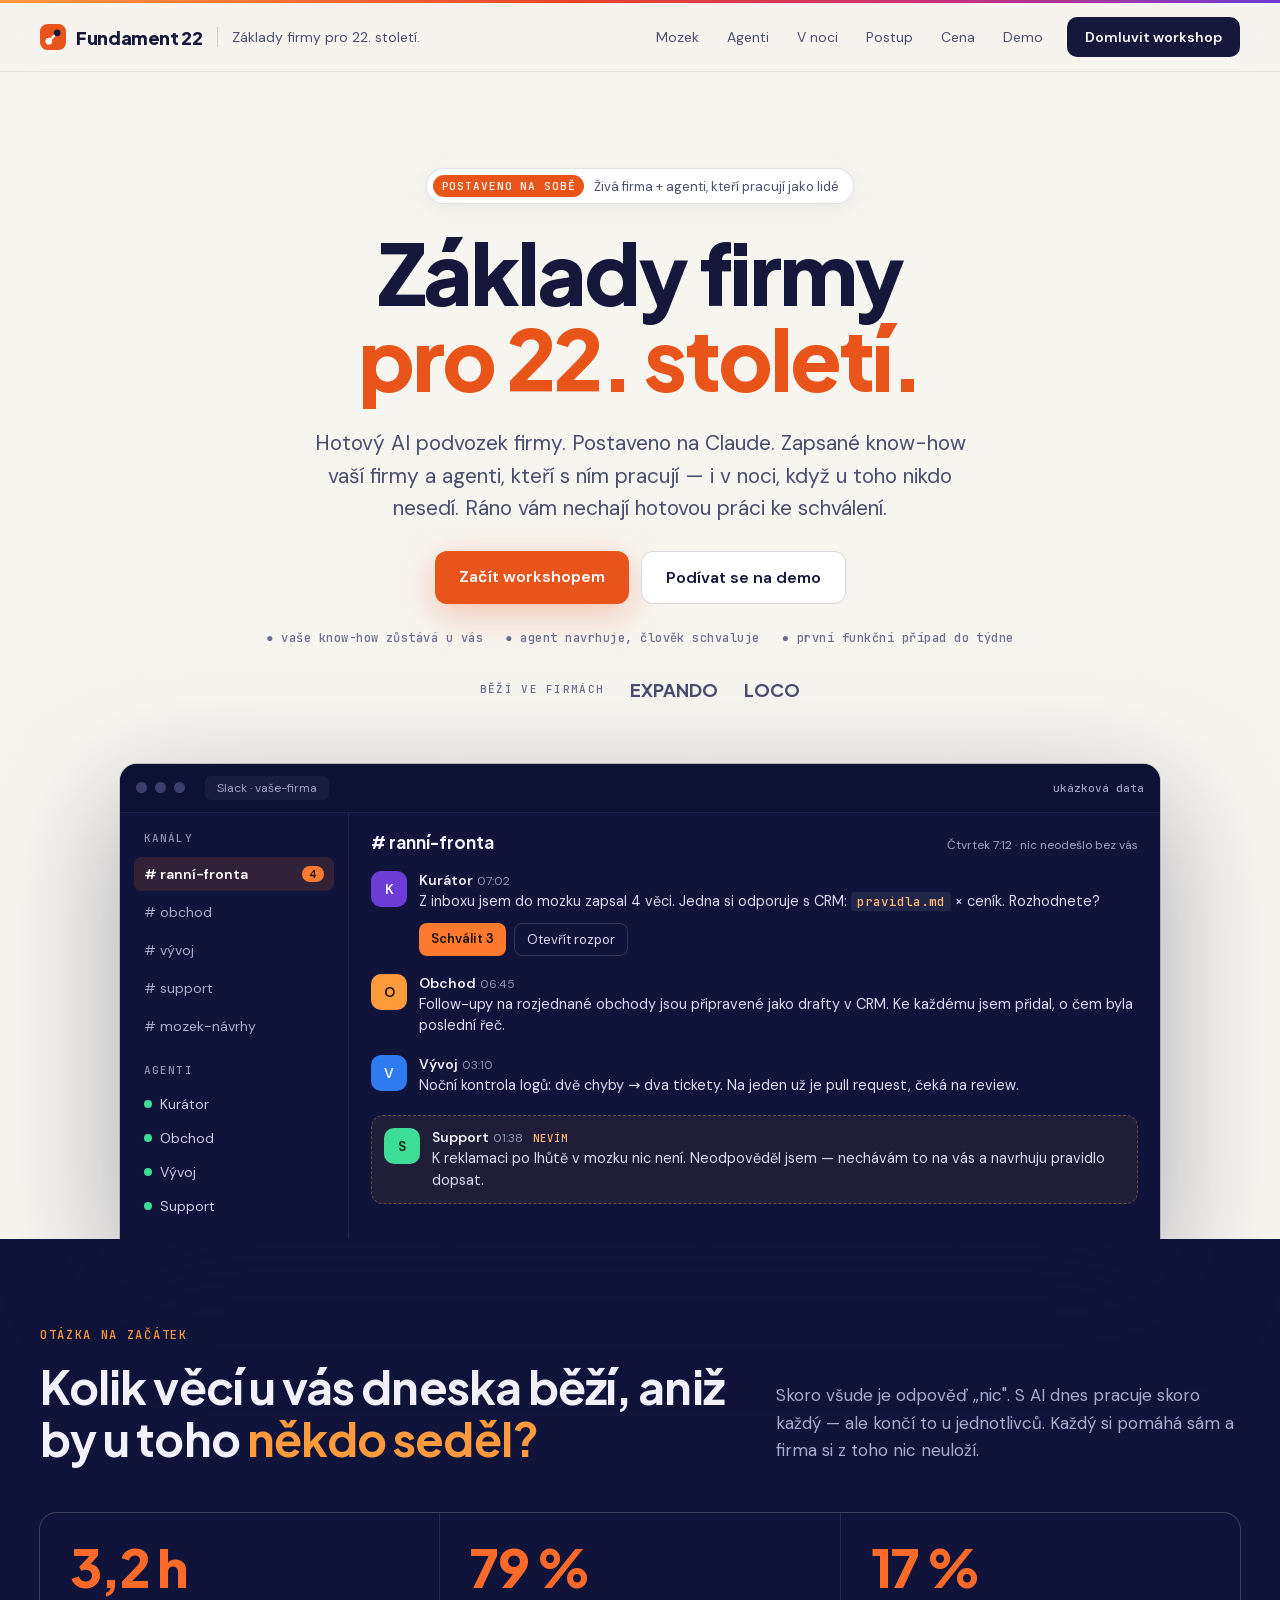
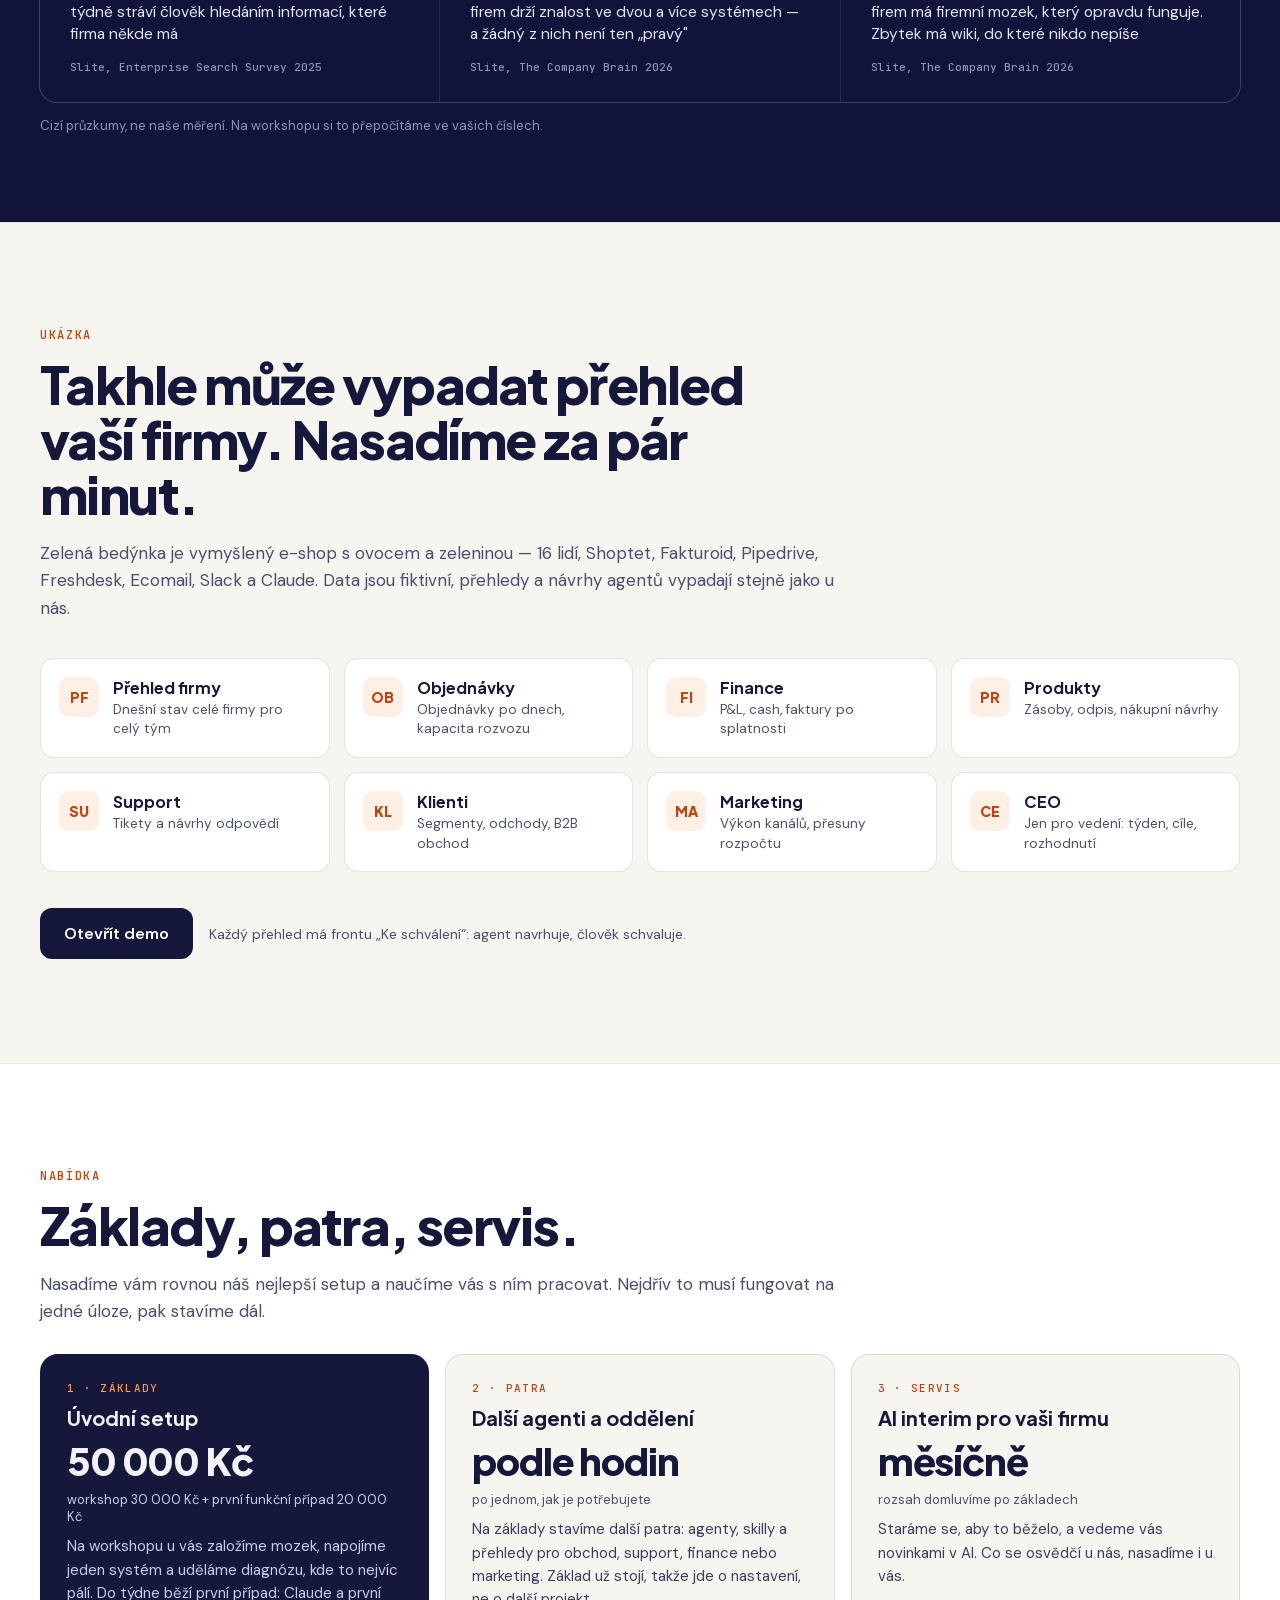
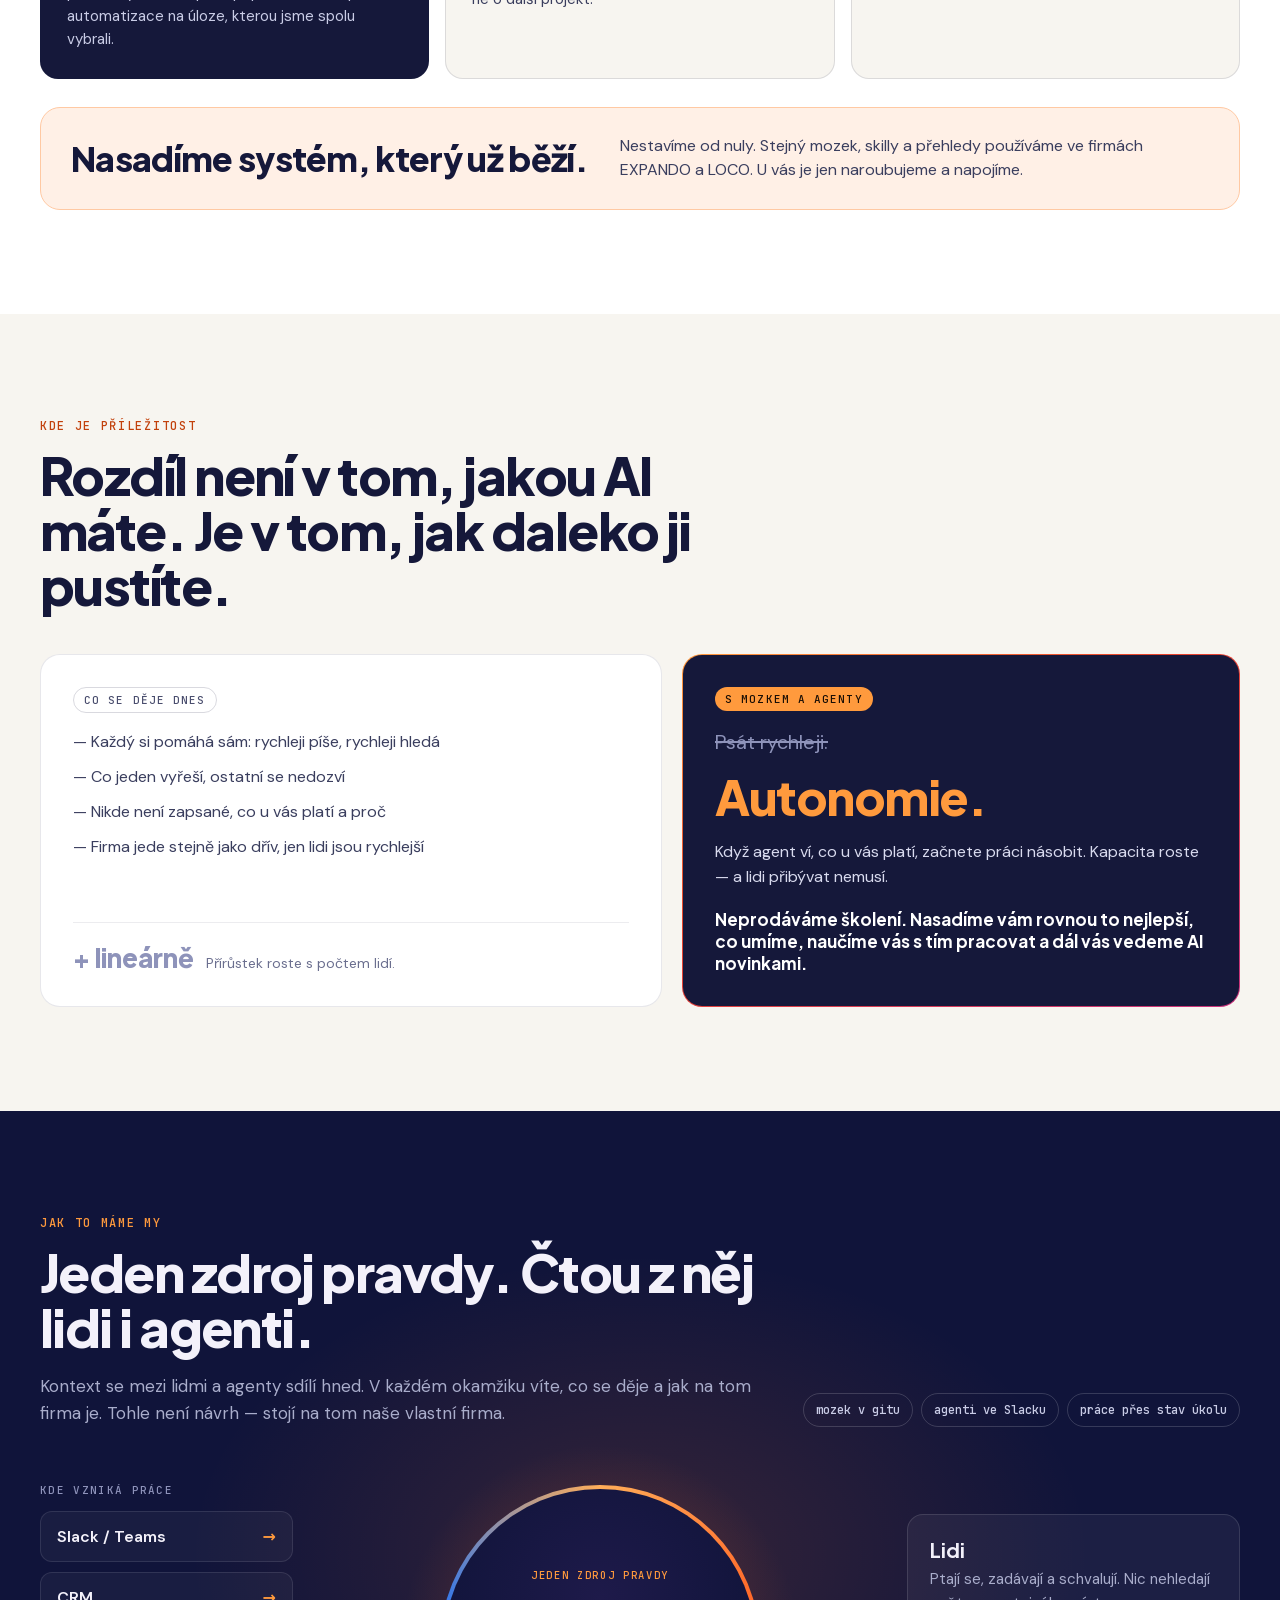
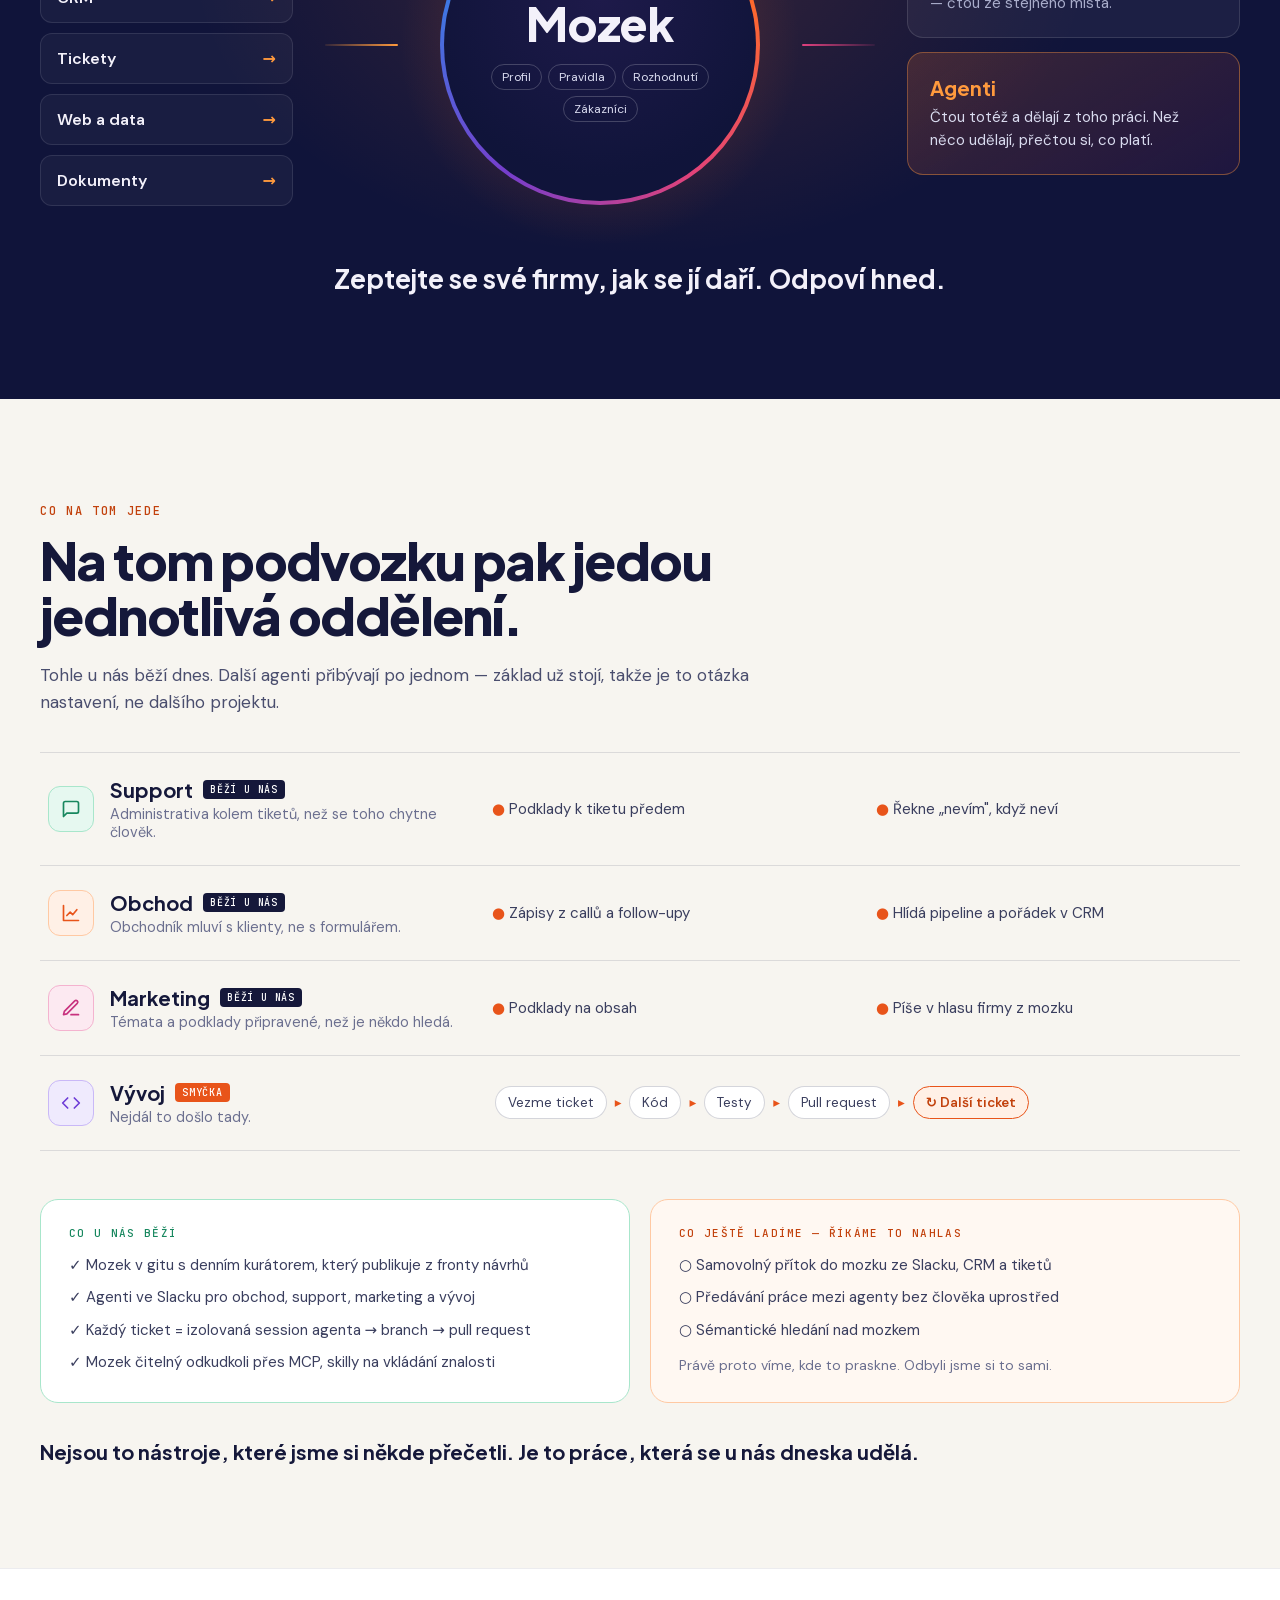
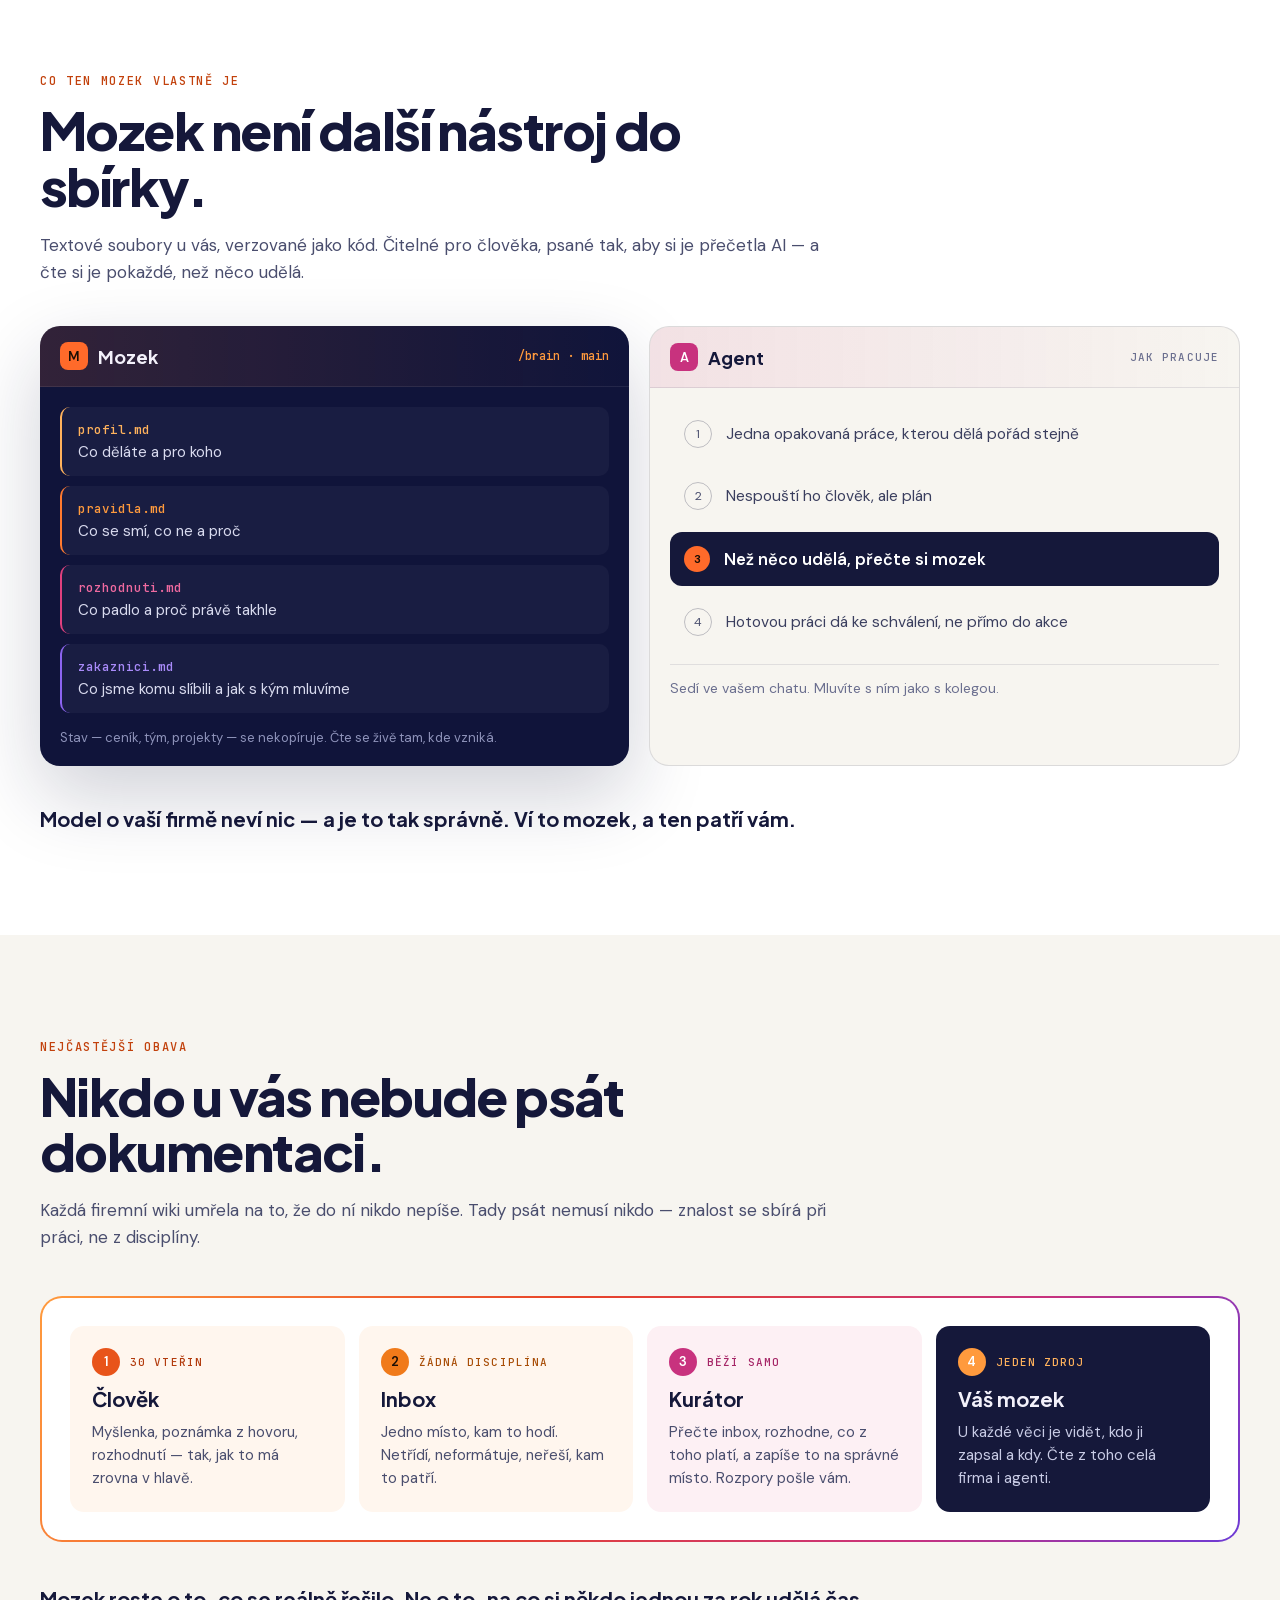
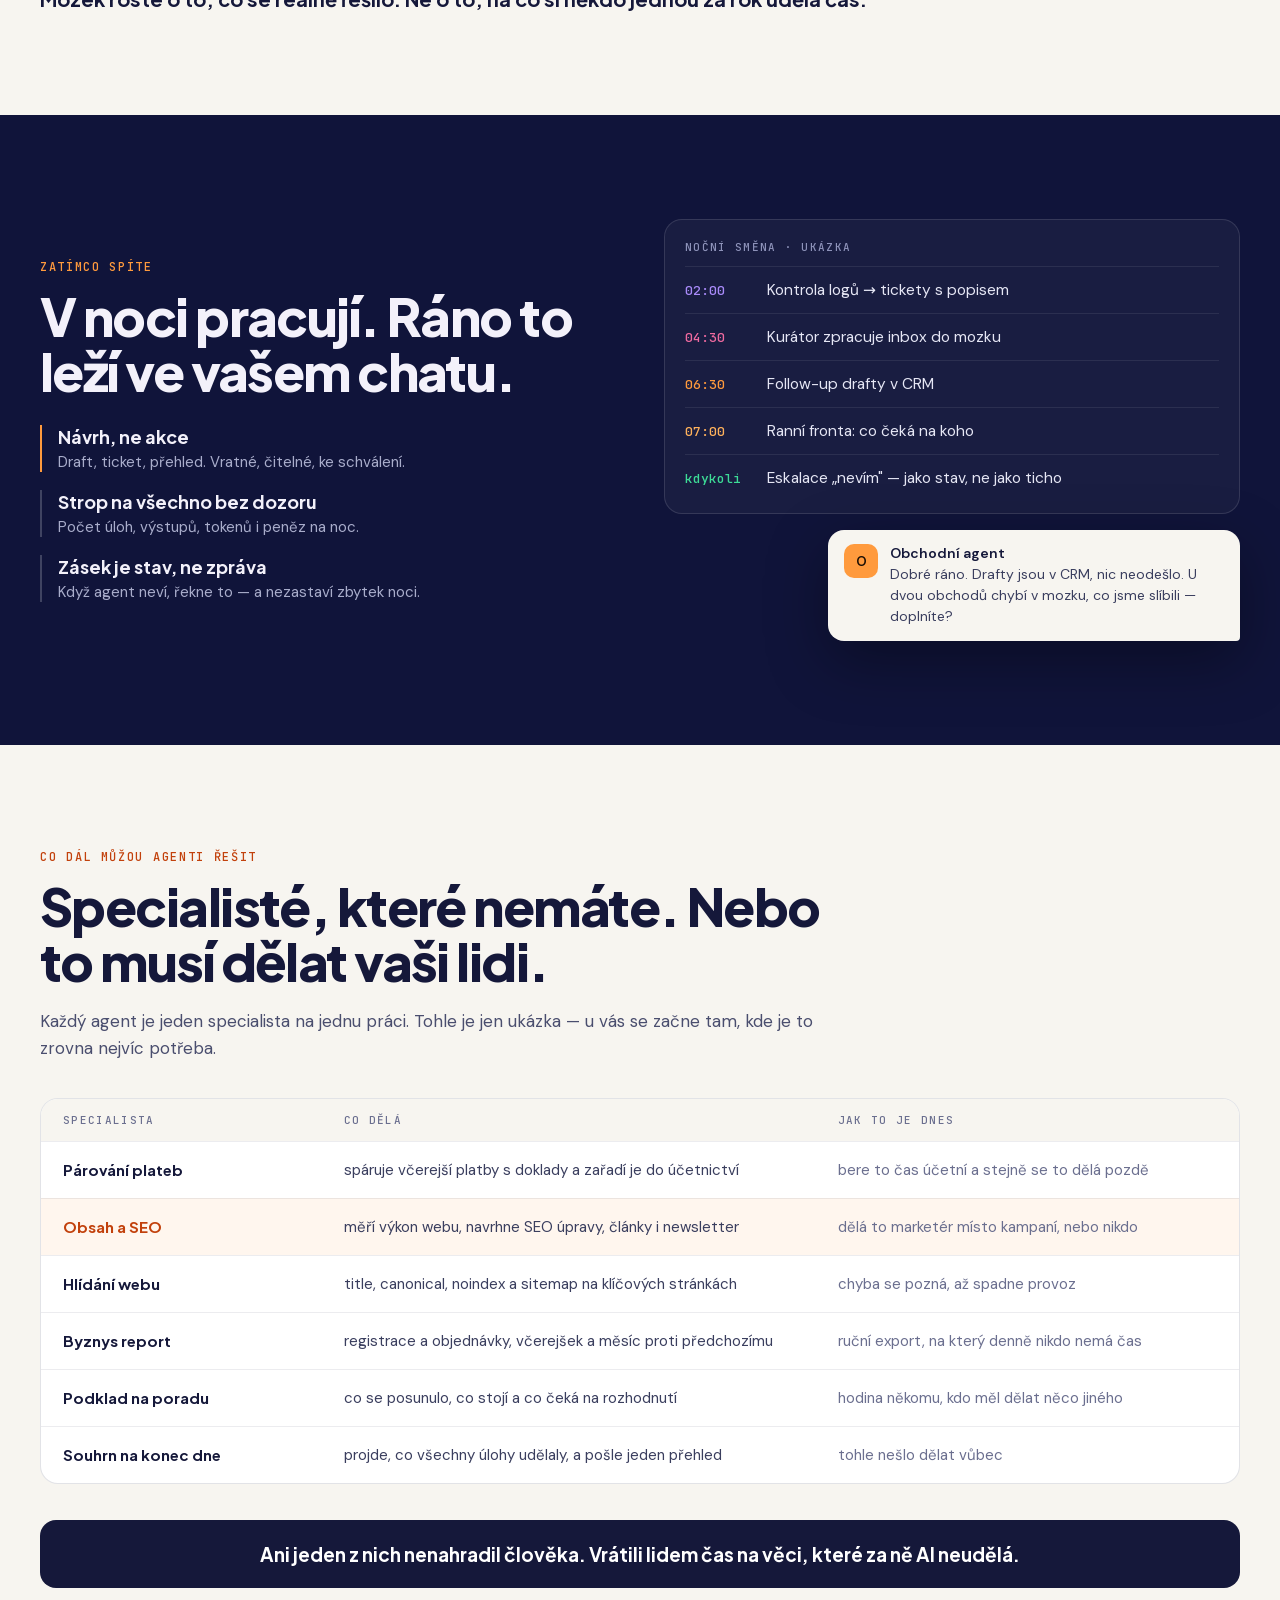
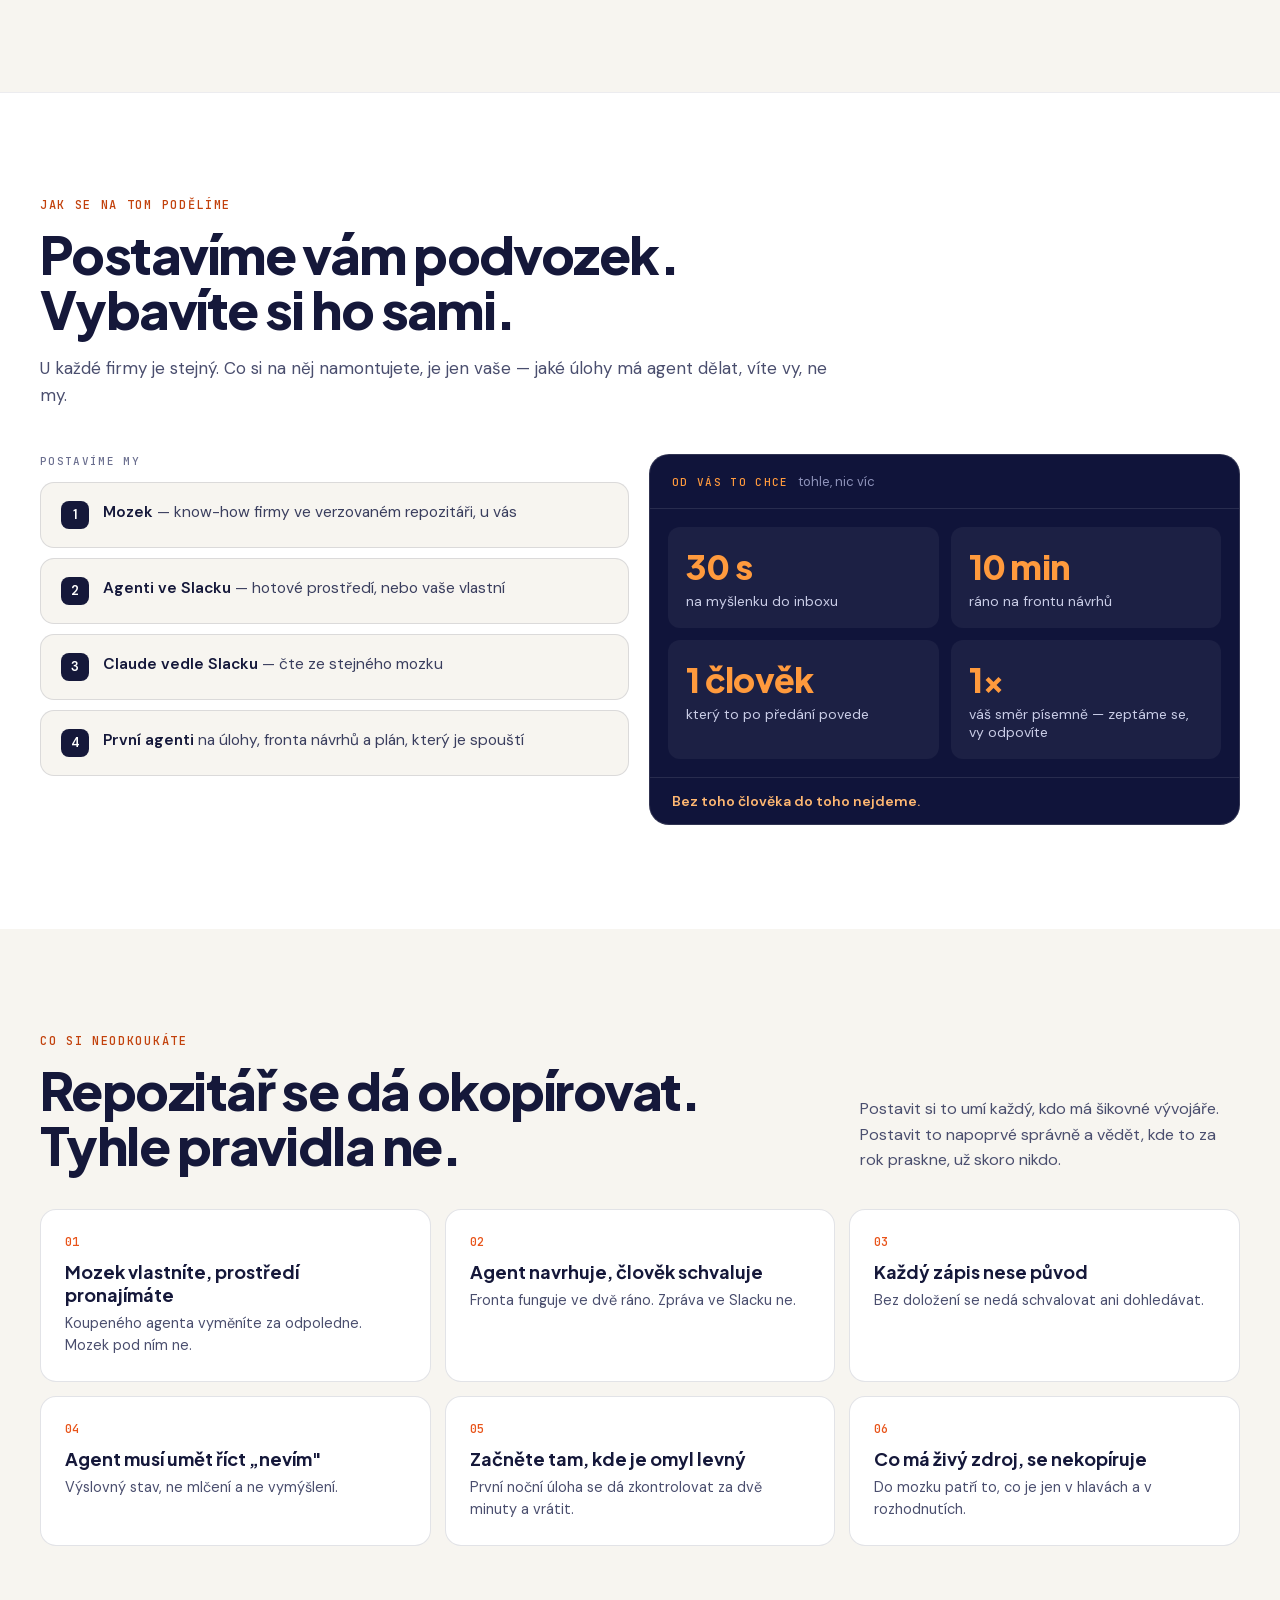
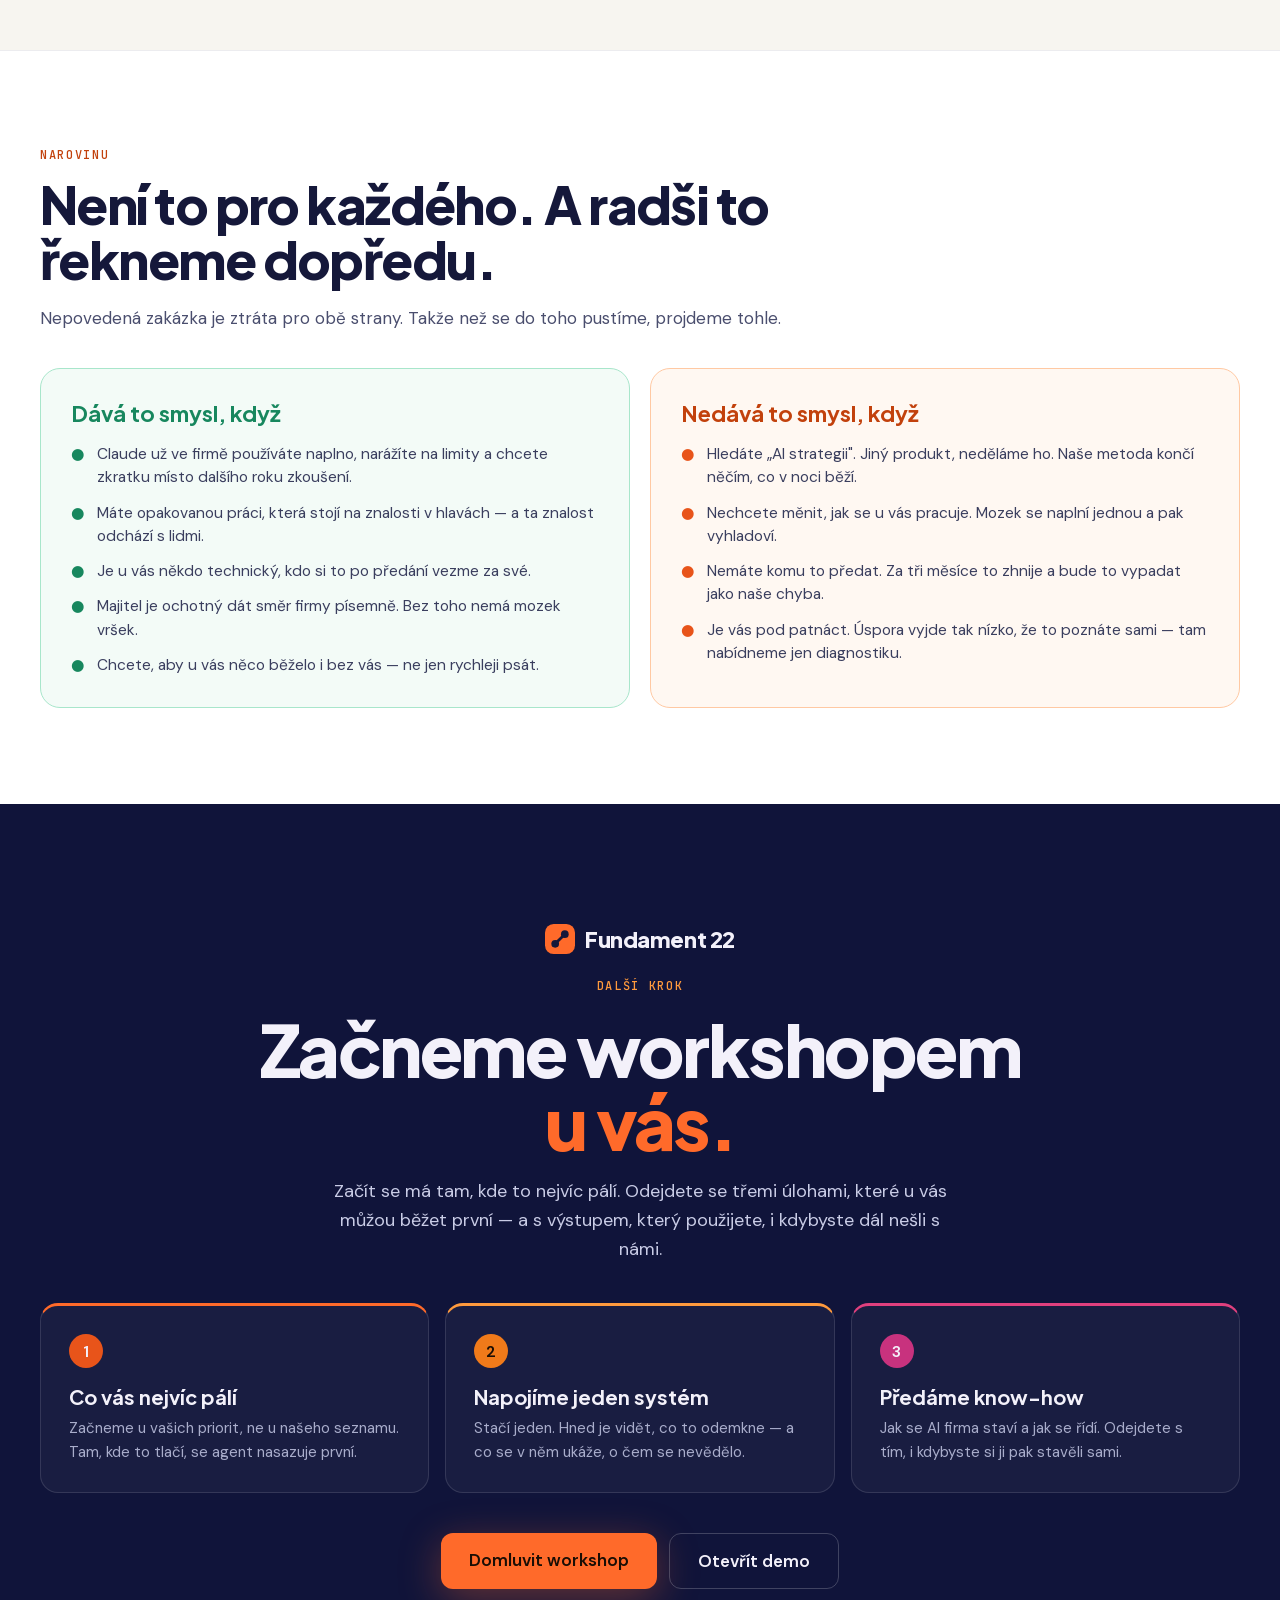
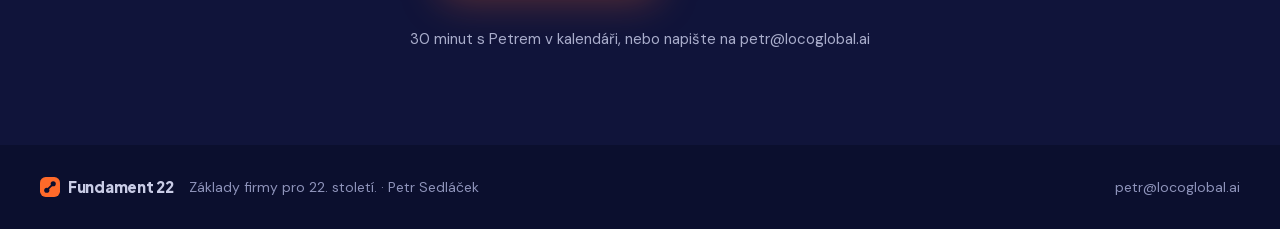
==== commit 50b9d2c7: "Odebrat Ecomail a DMARCeye z úvodní stránky a náhledového obrázku Co-Authored-By: Claude Fable 5.2 <" ====
--- a/index.html
+++ b/index.html
@@ -70,7 +70,7 @@
 <div class="lc-in4" style="display: flex; flex-wrap: wrap; justify-content: center; gap: 8px 22px; font-family: 'JetBrains Mono', monospace; font-size: 12px; color: #6B6F8F; letter-spacing: .04em;">
 <span>● vaše know-how zůstává u vás</span><span>● agent navrhuje, člověk schvaluje</span><span>● první funkční případ do týdne</span>
 </div>
-<div class="lc-in4" style="display: flex; flex-wrap: wrap; justify-content: center; align-items: center; gap: 10px 26px; margin-top: 6px;"><span style="font-family: 'JetBrains Mono', monospace; font-size: 11px; letter-spacing: .12em; color: #6B6F8F;">BĚŽÍ VE FIRMÁCH</span><span style="font-family: 'Plus Jakarta Sans', sans-serif; font-weight: 700; font-size: 18px; color: #4A4E6E;">EXPANDO</span><span style="font-family: 'Plus Jakarta Sans', sans-serif; font-weight: 700; font-size: 18px; color: #4A4E6E;">LOCO</span><span style="font-family: 'Plus Jakarta Sans', sans-serif; font-weight: 700; font-size: 18px; color: #4A4E6E;">Ecomail</span><span style="font-family: 'Plus Jakarta Sans', sans-serif; font-weight: 700; font-size: 18px; color: #4A4E6E;">DMARCeye</span></div>
+<div class="lc-in4" style="display: flex; flex-wrap: wrap; justify-content: center; align-items: center; gap: 10px 26px; margin-top: 6px;"><span style="font-family: 'JetBrains Mono', monospace; font-size: 11px; letter-spacing: .12em; color: #6B6F8F;">BĚŽÍ VE FIRMÁCH</span><span style="font-family: 'Plus Jakarta Sans', sans-serif; font-weight: 700; font-size: 18px; color: #4A4E6E;">EXPANDO</span><span style="font-family: 'Plus Jakarta Sans', sans-serif; font-weight: 700; font-size: 18px; color: #4A4E6E;">LOCO</span></div>
 
 <!-- Product mock: ranní fronta -->
 <div class="lc-in5" style="margin-top: 36px; width: 100%; max-width: 1040px; text-align: left; border-radius: 18px 18px 0 0; padding: 1px 1px 0; background: rgba(21,24,58,.18); color: #F3F1FA;">
@@ -168,8 +168,8 @@
 <section id="demo" style="padding: 104px 24px; background: #F7F5F0; border-top: 1px solid rgba(21,24,58,.08);">
 <div style="max-width: 1200px; margin: 0 auto; display: flex; flex-direction: column; gap: 36px;">
 <div style="max-width: 800px;"><div style="font-family: 'JetBrains Mono', monospace; font-size: 12px; letter-spacing: .14em; color: #C2410C; margin-bottom: 14px;">UKÁZKA</div><h2 style="margin: 0; font-family: 'Plus Jakarta Sans', sans-serif; font-weight: 800; font-size: clamp(32px, 4.4vw, 52px); line-height: 1.06; letter-spacing: -.03em;">Takhle může vypadat přehled vaší firmy. Nasadíme za pár minut.</h2><p style="margin: 18px 0 0; font-size: 17px; line-height: 1.6; color: #4A4E6E;">Zelená bedýnka je vymyšlený e-shop s ovocem a zeleninou — 16 lidí, Shoptet, Fakturoid, Pipedrive, Freshdesk, Ecomail, Slack a Claude. Data jsou fiktivní, přehledy a návrhy agentů vypadají stejně jako u nás.</p></div>
-<div style="display: grid; grid-template-columns: repeat(auto-fit, minmax(250px, 1fr)); gap: 14px;"><a href="https://claude.ai/artifact/5cwbqqFPDAZBFaTwHyiR94" class="lc-card" style="display: flex; gap: 14px; align-items: flex-start; padding: 18px; border-radius: 14px; border: 1px solid rgba(21,24,58,.12); background: #FFFFFF; color: inherit;"><span style="flex: 0 0 40px; height: 40px; border-radius: 10px; background: #FFF0E6; color: #C2410C; display: flex; align-items: center; justify-content: center; font-family: 'Plus Jakarta Sans', sans-serif; font-weight: 800; font-size: 14px;">PF</span><span style="display: flex; flex-direction: column; gap: 2px;"><b style="font-family: 'Plus Jakarta Sans', sans-serif; font-size: 16px; color: #15183A;">Přehled firmy</b><span style="font-size: 13.5px; line-height: 1.45; color: #4A4E6E;">Dnešní stav celé firmy pro celý tým</span></span></a><a href="https://claude.ai/artifact/2QEaQTMXJBWbUeykwEHfPn" class="lc-card" style="display: flex; gap: 14px; align-items: flex-start; padding: 18px; border-radius: 14px; border: 1px solid rgba(21,24,58,.12); background: #FFFFFF; color: inherit;"><span style="flex: 0 0 40px; height: 40px; border-radius: 10px; background: #FFF0E6; color: #C2410C; display: flex; align-items: center; justify-content: center; font-family: 'Plus Jakarta Sans', sans-serif; font-weight: 800; font-size: 14px;">OB</span><span style="display: flex; flex-direction: column; gap: 2px;"><b style="font-family: 'Plus Jakarta Sans', sans-serif; font-size: 16px; color: #15183A;">Objednávky</b><span style="font-size: 13.5px; line-height: 1.45; color: #4A4E6E;">Objednávky po dnech, kapacita rozvozu</span></span></a><a href="https://claude.ai/artifact/DmtZG9yeHKrj3NdRS2HqsZ" class="lc-card" style="display: flex; gap: 14px; align-items: flex-start; padding: 18px; border-radius: 14px; border: 1px solid rgba(21,24,58,.12); background: #FFFFFF; color: inherit;"><span style="flex: 0 0 40px; height: 40px; border-radius: 10px; background: #FFF0E6; color: #C2410C; display: flex; align-items: center; justify-content: center; font-family: 'Plus Jakarta Sans', sans-serif; font-weight: 800; font-size: 14px;">FI</span><span style="display: flex; flex-direction: column; gap: 2px;"><b style="font-family: 'Plus Jakarta Sans', sans-serif; font-size: 16px; color: #15183A;">Finance</b><span style="font-size: 13.5px; line-height: 1.45; color: #4A4E6E;">P&L, cash, faktury po splatnosti</span></span></a><a href="https://claude.ai/artifact/M6nN9WB4M4NTkrHxpkvkYH" class="lc-card" style="display: flex; gap: 14px; align-items: flex-start; padding: 18px; border-radius: 14px; border: 1px solid rgba(21,24,58,.12); background: #FFFFFF; color: inherit;"><span style="flex: 0 0 40px; height: 40px; border-radius: 10px; background: #FFF0E6; color: #C2410C; display: flex; align-items: center; justify-content: center; font-family: 'Plus Jakarta Sans', sans-serif; font-weight: 800; font-size: 14px;">PR</span><span style="display: flex; flex-direction: column; gap: 2px;"><b style="font-family: 'Plus Jakarta Sans', sans-serif; font-size: 16px; color: #15183A;">Produkty</b><span style="font-size: 13.5px; line-height: 1.45; color: #4A4E6E;">Zásoby, odpis, nákupní návrhy</span></span></a><a href="https://claude.ai/artifact/3AaYgzVv2kPSj9227A2GSr" class="lc-card" style="display: flex; gap: 14px; align-items: flex-start; padding: 18px; border-radius: 14px; border: 1px solid rgba(21,24,58,.12); background: #FFFFFF; color: inherit;"><span style="flex: 0 0 40px; height: 40px; border-radius: 10px; background: #FFF0E6; color: #C2410C; display: flex; align-items: center; justify-content: center; font-family: 'Plus Jakarta Sans', sans-serif; font-weight: 800; font-size: 14px;">SU</span><span style="display: flex; flex-direction: column; gap: 2px;"><b style="font-family: 'Plus Jakarta Sans', sans-serif; font-size: 16px; color: #15183A;">Support</b><span style="font-size: 13.5px; line-height: 1.45; color: #4A4E6E;">Tikety a návrhy odpovědí</span></span></a><a href="https://claude.ai/artifact/KEQEEPrhB2rNg6htQ8x9T6" class="lc-card" style="display: flex; gap: 14px; align-items: flex-start; padding: 18px; border-radius: 14px; border: 1px solid rgba(21,24,58,.12); background: #FFFFFF; color: inherit;"><span style="flex: 0 0 40px; height: 40px; border-radius: 10px; background: #FFF0E6; color: #C2410C; display: flex; align-items: center; justify-content: center; font-family: 'Plus Jakarta Sans', sans-serif; font-weight: 800; font-size: 14px;">KL</span><span style="display: flex; flex-direction: column; gap: 2px;"><b style="font-family: 'Plus Jakarta Sans', sans-serif; font-size: 16px; color: #15183A;">Klienti</b><span style="font-size: 13.5px; line-height: 1.45; color: #4A4E6E;">Segmenty, odchody, B2B obchod</span></span></a><a href="https://claude.ai/artifact/8khf7z3YkZTzmvFXjbfyDs" class="lc-card" style="display: flex; gap: 14px; align-items: flex-start; padding: 18px; border-radius: 14px; border: 1px solid rgba(21,24,58,.12); background: #FFFFFF; color: inherit;"><span style="flex: 0 0 40px; height: 40px; border-radius: 10px; background: #FFF0E6; color: #C2410C; display: flex; align-items: center; justify-content: center; font-family: 'Plus Jakarta Sans', sans-serif; font-weight: 800; font-size: 14px;">MA</span><span style="display: flex; flex-direction: column; gap: 2px;"><b style="font-family: 'Plus Jakarta Sans', sans-serif; font-size: 16px; color: #15183A;">Marketing</b><span style="font-size: 13.5px; line-height: 1.45; color: #4A4E6E;">Výkon kanálů, přesuny rozpočtu</span></span></a><a href="https://claude.ai/artifact/Dk3MupU3rh2HhLvQcJbw2G" class="lc-card" style="display: flex; gap: 14px; align-items: flex-start; padding: 18px; border-radius: 14px; border: 1px solid rgba(21,24,58,.12); background: #FFFFFF; color: inherit;"><span style="flex: 0 0 40px; height: 40px; border-radius: 10px; background: #FFF0E6; color: #C2410C; display: flex; align-items: center; justify-content: center; font-family: 'Plus Jakarta Sans', sans-serif; font-weight: 800; font-size: 14px;">CE</span><span style="display: flex; flex-direction: column; gap: 2px;"><b style="font-family: 'Plus Jakarta Sans', sans-serif; font-size: 16px; color: #15183A;">CEO</b><span style="font-size: 13.5px; line-height: 1.45; color: #4A4E6E;">Jen pro vedení: týden, cíle, rozhodnutí</span></span></a></div>
-<div style="display: flex; flex-wrap: wrap; align-items: center; gap: 16px;"><a class="lc-btn" href="https://claude.ai/artifact/XfPjf2XopGAoyADtrRPvjM" style="background: #15183A; color: #FFFFFF; font-weight: 700; font-size: 16px; padding: 15px 24px; border-radius: 12px;">Otevřít demo</a><span style="font-size: 14px; color: #4A4E6E;">Každý přehled má frontu „Ke schválení“: agent navrhuje, člověk schvaluje.</span></div>
+<div style="display: grid; grid-template-columns: repeat(auto-fit, minmax(250px, 1fr)); gap: 14px;"><a href="demo/prehled-firmy/" class="lc-card" style="display: flex; gap: 14px; align-items: flex-start; padding: 18px; border-radius: 14px; border: 1px solid rgba(21,24,58,.12); background: #FFFFFF; color: inherit;"><span style="flex: 0 0 40px; height: 40px; border-radius: 10px; background: #FFF0E6; color: #C2410C; display: flex; align-items: center; justify-content: center; font-family: 'Plus Jakarta Sans', sans-serif; font-weight: 800; font-size: 14px;">PF</span><span style="display: flex; flex-direction: column; gap: 2px;"><b style="font-family: 'Plus Jakarta Sans', sans-serif; font-size: 16px; color: #15183A;">Přehled firmy</b><span style="font-size: 13.5px; line-height: 1.45; color: #4A4E6E;">Dnešní stav celé firmy pro celý tým</span></span></a><a href="demo/objednavky/" class="lc-card" style="display: flex; gap: 14px; align-items: flex-start; padding: 18px; border-radius: 14px; border: 1px solid rgba(21,24,58,.12); background: #FFFFFF; color: inherit;"><span style="flex: 0 0 40px; height: 40px; border-radius: 10px; background: #FFF0E6; color: #C2410C; display: flex; align-items: center; justify-content: center; font-family: 'Plus Jakarta Sans', sans-serif; font-weight: 800; font-size: 14px;">OB</span><span style="display: flex; flex-direction: column; gap: 2px;"><b style="font-family: 'Plus Jakarta Sans', sans-serif; font-size: 16px; color: #15183A;">Objednávky</b><span style="font-size: 13.5px; line-height: 1.45; color: #4A4E6E;">Objednávky po dnech, kapacita rozvozu</span></span></a><a href="demo/finance/" class="lc-card" style="display: flex; gap: 14px; align-items: flex-start; padding: 18px; border-radius: 14px; border: 1px solid rgba(21,24,58,.12); background: #FFFFFF; color: inherit;"><span style="flex: 0 0 40px; height: 40px; border-radius: 10px; background: #FFF0E6; color: #C2410C; display: flex; align-items: center; justify-content: center; font-family: 'Plus Jakarta Sans', sans-serif; font-weight: 800; font-size: 14px;">FI</span><span style="display: flex; flex-direction: column; gap: 2px;"><b style="font-family: 'Plus Jakarta Sans', sans-serif; font-size: 16px; color: #15183A;">Finance</b><span style="font-size: 13.5px; line-height: 1.45; color: #4A4E6E;">P&L, cash, faktury po splatnosti</span></span></a><a href="demo/produkty/" class="lc-card" style="display: flex; gap: 14px; align-items: flex-start; padding: 18px; border-radius: 14px; border: 1px solid rgba(21,24,58,.12); background: #FFFFFF; color: inherit;"><span style="flex: 0 0 40px; height: 40px; border-radius: 10px; background: #FFF0E6; color: #C2410C; display: flex; align-items: center; justify-content: center; font-family: 'Plus Jakarta Sans', sans-serif; font-weight: 800; font-size: 14px;">PR</span><span style="display: flex; flex-direction: column; gap: 2px;"><b style="font-family: 'Plus Jakarta Sans', sans-serif; font-size: 16px; color: #15183A;">Produkty</b><span style="font-size: 13.5px; line-height: 1.45; color: #4A4E6E;">Zásoby, odpis, nákupní návrhy</span></span></a><a href="demo/support/" class="lc-card" style="display: flex; gap: 14px; align-items: flex-start; padding: 18px; border-radius: 14px; border: 1px solid rgba(21,24,58,.12); background: #FFFFFF; color: inherit;"><span style="flex: 0 0 40px; height: 40px; border-radius: 10px; background: #FFF0E6; color: #C2410C; display: flex; align-items: center; justify-content: center; font-family: 'Plus Jakarta Sans', sans-serif; font-weight: 800; font-size: 14px;">SU</span><span style="display: flex; flex-direction: column; gap: 2px;"><b style="font-family: 'Plus Jakarta Sans', sans-serif; font-size: 16px; color: #15183A;">Support</b><span style="font-size: 13.5px; line-height: 1.45; color: #4A4E6E;">Tikety a návrhy odpovědí</span></span></a><a href="demo/klienti/" class="lc-card" style="display: flex; gap: 14px; align-items: flex-start; padding: 18px; border-radius: 14px; border: 1px solid rgba(21,24,58,.12); background: #FFFFFF; color: inherit;"><span style="flex: 0 0 40px; height: 40px; border-radius: 10px; background: #FFF0E6; color: #C2410C; display: flex; align-items: center; justify-content: center; font-family: 'Plus Jakarta Sans', sans-serif; font-weight: 800; font-size: 14px;">KL</span><span style="display: flex; flex-direction: column; gap: 2px;"><b style="font-family: 'Plus Jakarta Sans', sans-serif; font-size: 16px; color: #15183A;">Klienti</b><span style="font-size: 13.5px; line-height: 1.45; color: #4A4E6E;">Segmenty, odchody, B2B obchod</span></span></a><a href="demo/marketing/" class="lc-card" style="display: flex; gap: 14px; align-items: flex-start; padding: 18px; border-radius: 14px; border: 1px solid rgba(21,24,58,.12); background: #FFFFFF; color: inherit;"><span style="flex: 0 0 40px; height: 40px; border-radius: 10px; background: #FFF0E6; color: #C2410C; display: flex; align-items: center; justify-content: center; font-family: 'Plus Jakarta Sans', sans-serif; font-weight: 800; font-size: 14px;">MA</span><span style="display: flex; flex-direction: column; gap: 2px;"><b style="font-family: 'Plus Jakarta Sans', sans-serif; font-size: 16px; color: #15183A;">Marketing</b><span style="font-size: 13.5px; line-height: 1.45; color: #4A4E6E;">Výkon kanálů, přesuny rozpočtu</span></span></a><a href="demo/ceo/" class="lc-card" style="display: flex; gap: 14px; align-items: flex-start; padding: 18px; border-radius: 14px; border: 1px solid rgba(21,24,58,.12); background: #FFFFFF; color: inherit;"><span style="flex: 0 0 40px; height: 40px; border-radius: 10px; background: #FFF0E6; color: #C2410C; display: flex; align-items: center; justify-content: center; font-family: 'Plus Jakarta Sans', sans-serif; font-weight: 800; font-size: 14px;">CE</span><span style="display: flex; flex-direction: column; gap: 2px;"><b style="font-family: 'Plus Jakarta Sans', sans-serif; font-size: 16px; color: #15183A;">CEO</b><span style="font-size: 13.5px; line-height: 1.45; color: #4A4E6E;">Jen pro vedení: týden, cíle, rozhodnutí</span></span></a></div>
+<div style="display: flex; flex-wrap: wrap; align-items: center; gap: 16px;"><a class="lc-btn" href="demo/" style="background: #15183A; color: #FFFFFF; font-weight: 700; font-size: 16px; padding: 15px 24px; border-radius: 12px;">Otevřít demo</a><span style="font-size: 14px; color: #4A4E6E;">Každý přehled má frontu „Ke schválení“: agent navrhuje, člověk schvaluje.</span></div>
 </div>
 </section>
 
@@ -178,7 +178,7 @@
 <div style="max-width: 1200px; margin: 0 auto; display: flex; flex-direction: column; gap: 28px;">
 <div style="max-width: 800px;"><div style="font-family: 'JetBrains Mono', monospace; font-size: 12px; letter-spacing: .14em; color: #C2410C; margin-bottom: 14px;">NABÍDKA</div><h2 style="margin: 0; font-family: 'Plus Jakarta Sans', sans-serif; font-weight: 800; font-size: clamp(32px, 4.4vw, 52px); line-height: 1.06; letter-spacing: -.03em;">Základy, patra, servis.</h2><p style="margin: 18px 0 0; font-size: 17px; line-height: 1.6; color: #4A4E6E;">Nasadíme vám rovnou náš nejlepší setup a naučíme vás s ním pracovat. Nejdřív to musí fungovat na jedné úloze, pak stavíme dál.</p></div>
 <div style="display: flex; flex-wrap: wrap; gap: 16px; align-items: stretch;"><div class="lc-card" style="flex: 1 1 300px; display: flex; flex-direction: column; gap: 10px; padding: 26px; border-radius: 18px; border: 1px solid rgba(21,24,58,.12); background: #15183A; color: #F3F1FA;"><div style="font-family: 'JetBrains Mono', monospace; font-size: 11px; letter-spacing: .12em; color: #FF9A3D;">1 · ZÁKLADY</div><div style="font-family: 'Plus Jakarta Sans', sans-serif; font-weight: 700; font-size: 20px;">Úvodní setup</div><div style="font-family: 'Plus Jakarta Sans', sans-serif; font-weight: 800; font-size: 38px; letter-spacing: -.03em; line-height: 1.1;">50 000 Kč</div><div style="font-size: 13px; color: #C9CCE6;">workshop 30 000 Kč + první funkční případ 20 000 Kč</div><div style="font-size: 15px; line-height: 1.55; color: #C9CCE6;">Na workshopu u vás založíme mozek, napojíme jeden systém a uděláme diagnózu, kde to nejvíc pálí. Do týdne běží první případ: Claude a první automatizace na úloze, kterou jsme spolu vybrali.</div></div><div class="lc-card" style="flex: 1 1 300px; display: flex; flex-direction: column; gap: 10px; padding: 26px; border-radius: 18px; border: 1px solid rgba(21,24,58,.12); background: #F7F5F0; color: #15183A;"><div style="font-family: 'JetBrains Mono', monospace; font-size: 11px; letter-spacing: .12em; color: #C2410C;">2 · PATRA</div><div style="font-family: 'Plus Jakarta Sans', sans-serif; font-weight: 700; font-size: 20px;">Další agenti a oddělení</div><div style="font-family: 'Plus Jakarta Sans', sans-serif; font-weight: 800; font-size: 38px; letter-spacing: -.03em; line-height: 1.1;">podle hodin</div><div style="font-size: 13px; color: #4A4E6E;">po jednom, jak je potřebujete</div><div style="font-size: 15px; line-height: 1.55; color: #3A3E5E;">Na základy stavíme další patra: agenty, skilly a přehledy pro obchod, support, finance nebo marketing. Základ už stojí, takže jde o nastavení, ne o další projekt.</div></div><div class="lc-card" style="flex: 1 1 300px; display: flex; flex-direction: column; gap: 10px; padding: 26px; border-radius: 18px; border: 1px solid rgba(21,24,58,.12); background: #F7F5F0; color: #15183A;"><div style="font-family: 'JetBrains Mono', monospace; font-size: 11px; letter-spacing: .12em; color: #C2410C;">3 · SERVIS</div><div style="font-family: 'Plus Jakarta Sans', sans-serif; font-weight: 700; font-size: 20px;">AI interim pro vaši firmu</div><div style="font-family: 'Plus Jakarta Sans', sans-serif; font-weight: 800; font-size: 38px; letter-spacing: -.03em; line-height: 1.1;">měsíčně</div><div style="font-size: 13px; color: #4A4E6E;">rozsah domluvíme po základech</div><div style="font-size: 15px; line-height: 1.55; color: #3A3E5E;">Staráme se, aby to běželo, a vedeme vás novinkami v AI. Co se osvědčí u nás, nasadíme i u vás.</div></div></div>
-<div style="display: flex; flex-wrap: wrap; align-items: center; gap: 18px 32px; padding: 26px 30px; border-radius: 20px; background: #FFF0E6; border: 1px solid #FFC9A3;"><div style="font-family: 'Plus Jakarta Sans', sans-serif; font-weight: 800; font-size: clamp(26px, 3vw, 34px); letter-spacing: -.02em; color: #15183A;">Nasadíme systém, který už běží.</div><p style="flex: 1 1 320px; margin: 0; font-size: 16px; line-height: 1.55; color: #3A3E5E;">Nestavíme od nuly. Stejný mozek, skilly a přehledy používáme ve firmách EXPANDO, LOCO, Ecomail a DMARCeye. U vás je jen naroubujeme a napojíme.</p></div>
+<div style="display: flex; flex-wrap: wrap; align-items: center; gap: 18px 32px; padding: 26px 30px; border-radius: 20px; background: #FFF0E6; border: 1px solid #FFC9A3;"><div style="font-family: 'Plus Jakarta Sans', sans-serif; font-weight: 800; font-size: clamp(26px, 3vw, 34px); letter-spacing: -.02em; color: #15183A;">Nasadíme systém, který už běží.</div><p style="flex: 1 1 320px; margin: 0; font-size: 16px; line-height: 1.55; color: #3A3E5E;">Nestavíme od nuly. Stejný mozek, skilly a přehledy používáme ve firmách EXPANDO a LOCO. U vás je jen naroubujeme a napojíme.</p></div>
 </div>
 </section>
 
@@ -582,7 +582,7 @@
 </div>
 <div style="display: flex; flex-wrap: wrap; justify-content: center; gap: 12px;">
 <a class="lc-btn" href="https://calendar.app.google/v39ka3uchSRSSG2AA" style="background: #FF6A2A; color: #1A0E05; font-weight: 700; font-size: 17px; padding: 16px 28px; border-radius: 12px; box-shadow: 0 10px 40px rgba(255,106,42,.35);">Domluvit workshop</a>
-<a href="https://claude.ai/artifact/XfPjf2XopGAoyADtrRPvjM" style="color: #F3F1FA; font-weight: 600; font-size: 17px; padding: 16px 28px; border-radius: 12px; border: 1px solid rgba(255,255,255,.2);">Otevřít demo</a>
+<a href="demo/" style="color: #F3F1FA; font-weight: 600; font-size: 17px; padding: 16px 28px; border-radius: 12px; border: 1px solid rgba(255,255,255,.2);">Otevřít demo</a>
 </div>
 <div style="text-align: center; font-size: 15px; color: #A9ADCB;">30 minut s Petrem v kalendáři, nebo napište na petr@locoglobal.ai
 </div>
